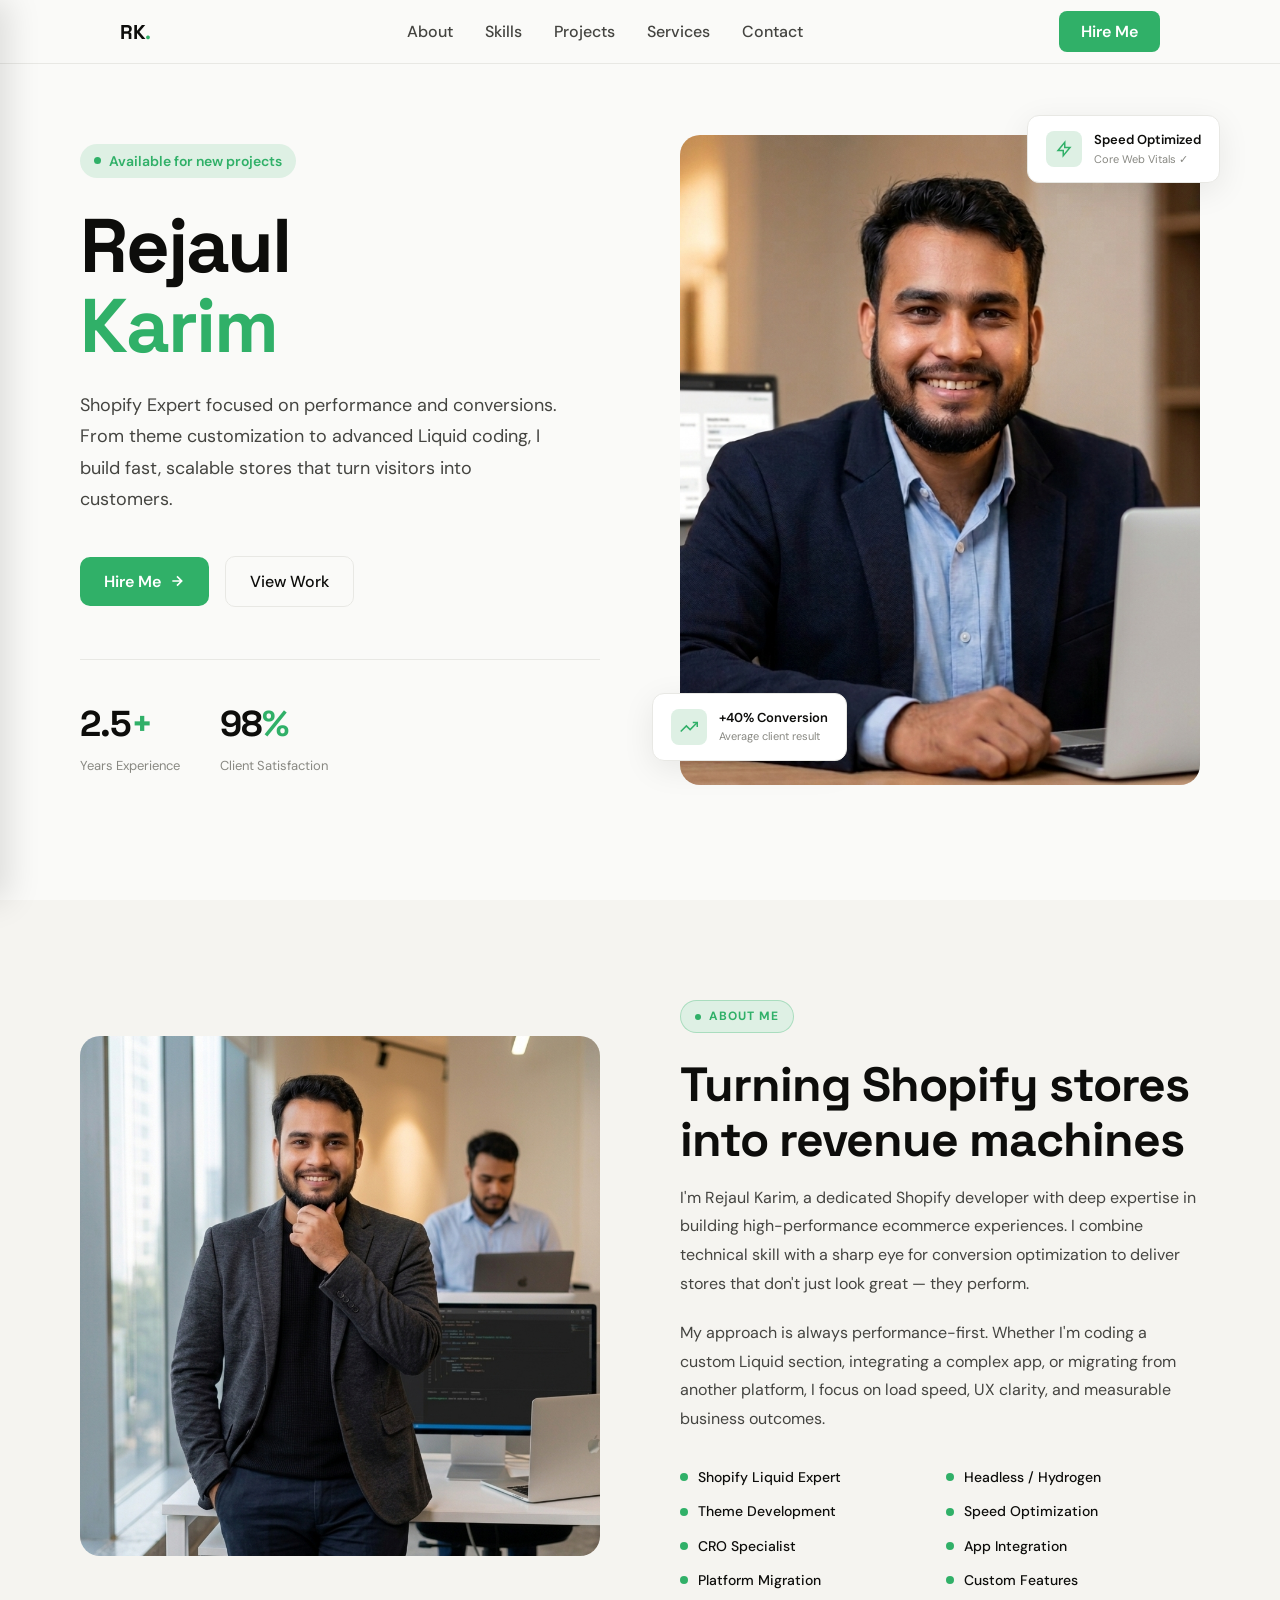
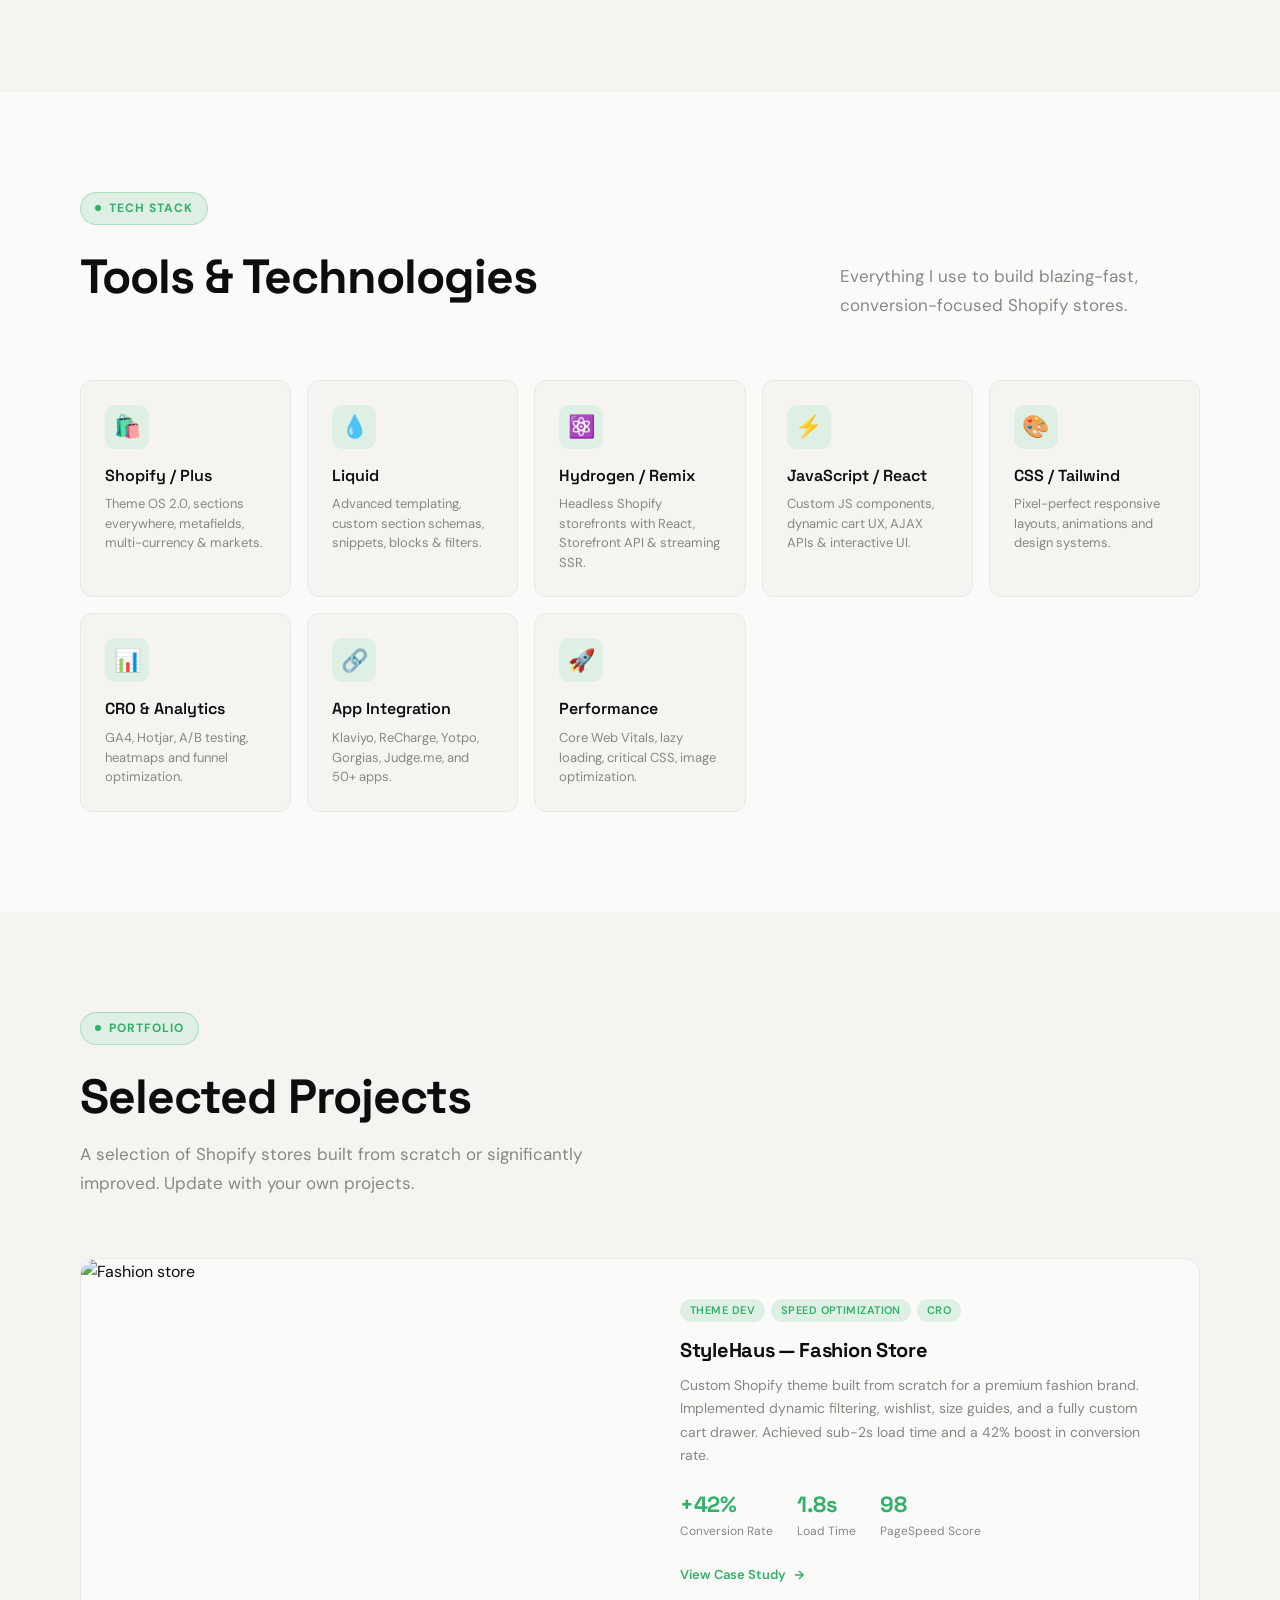
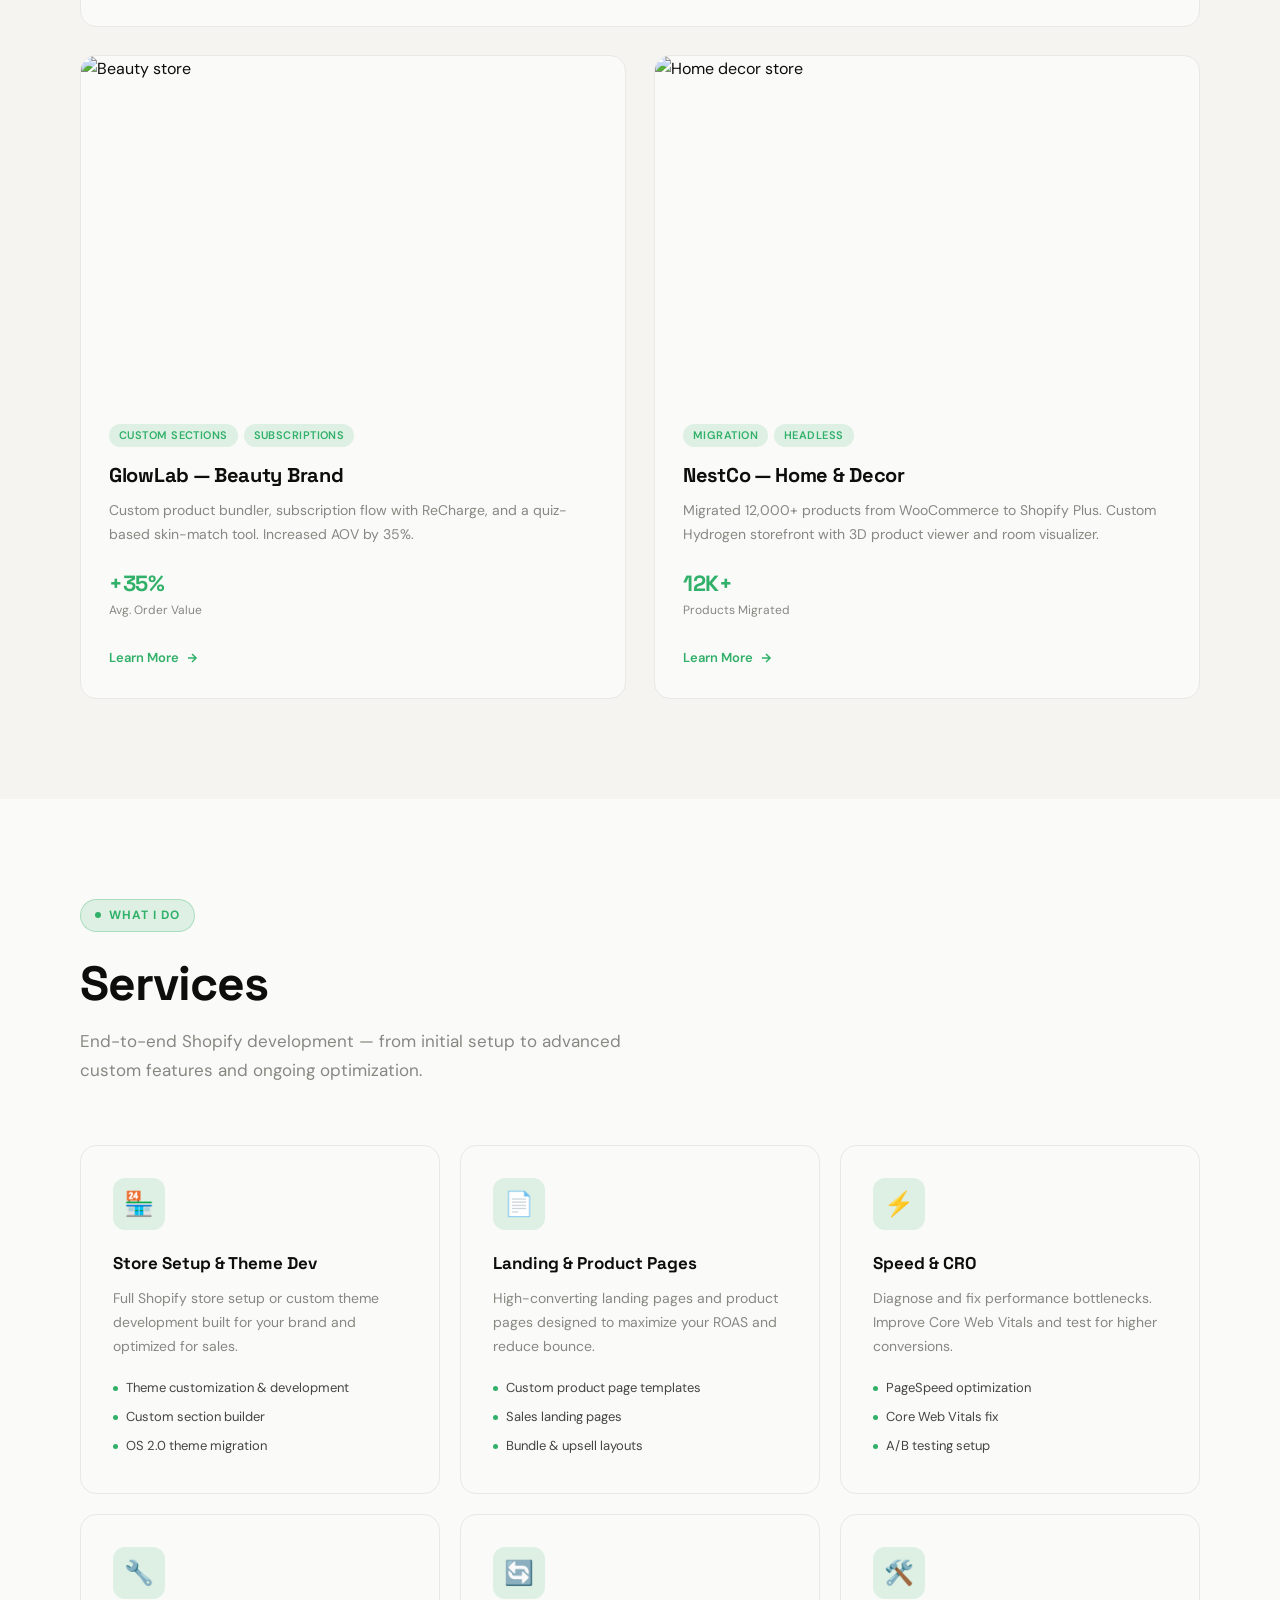
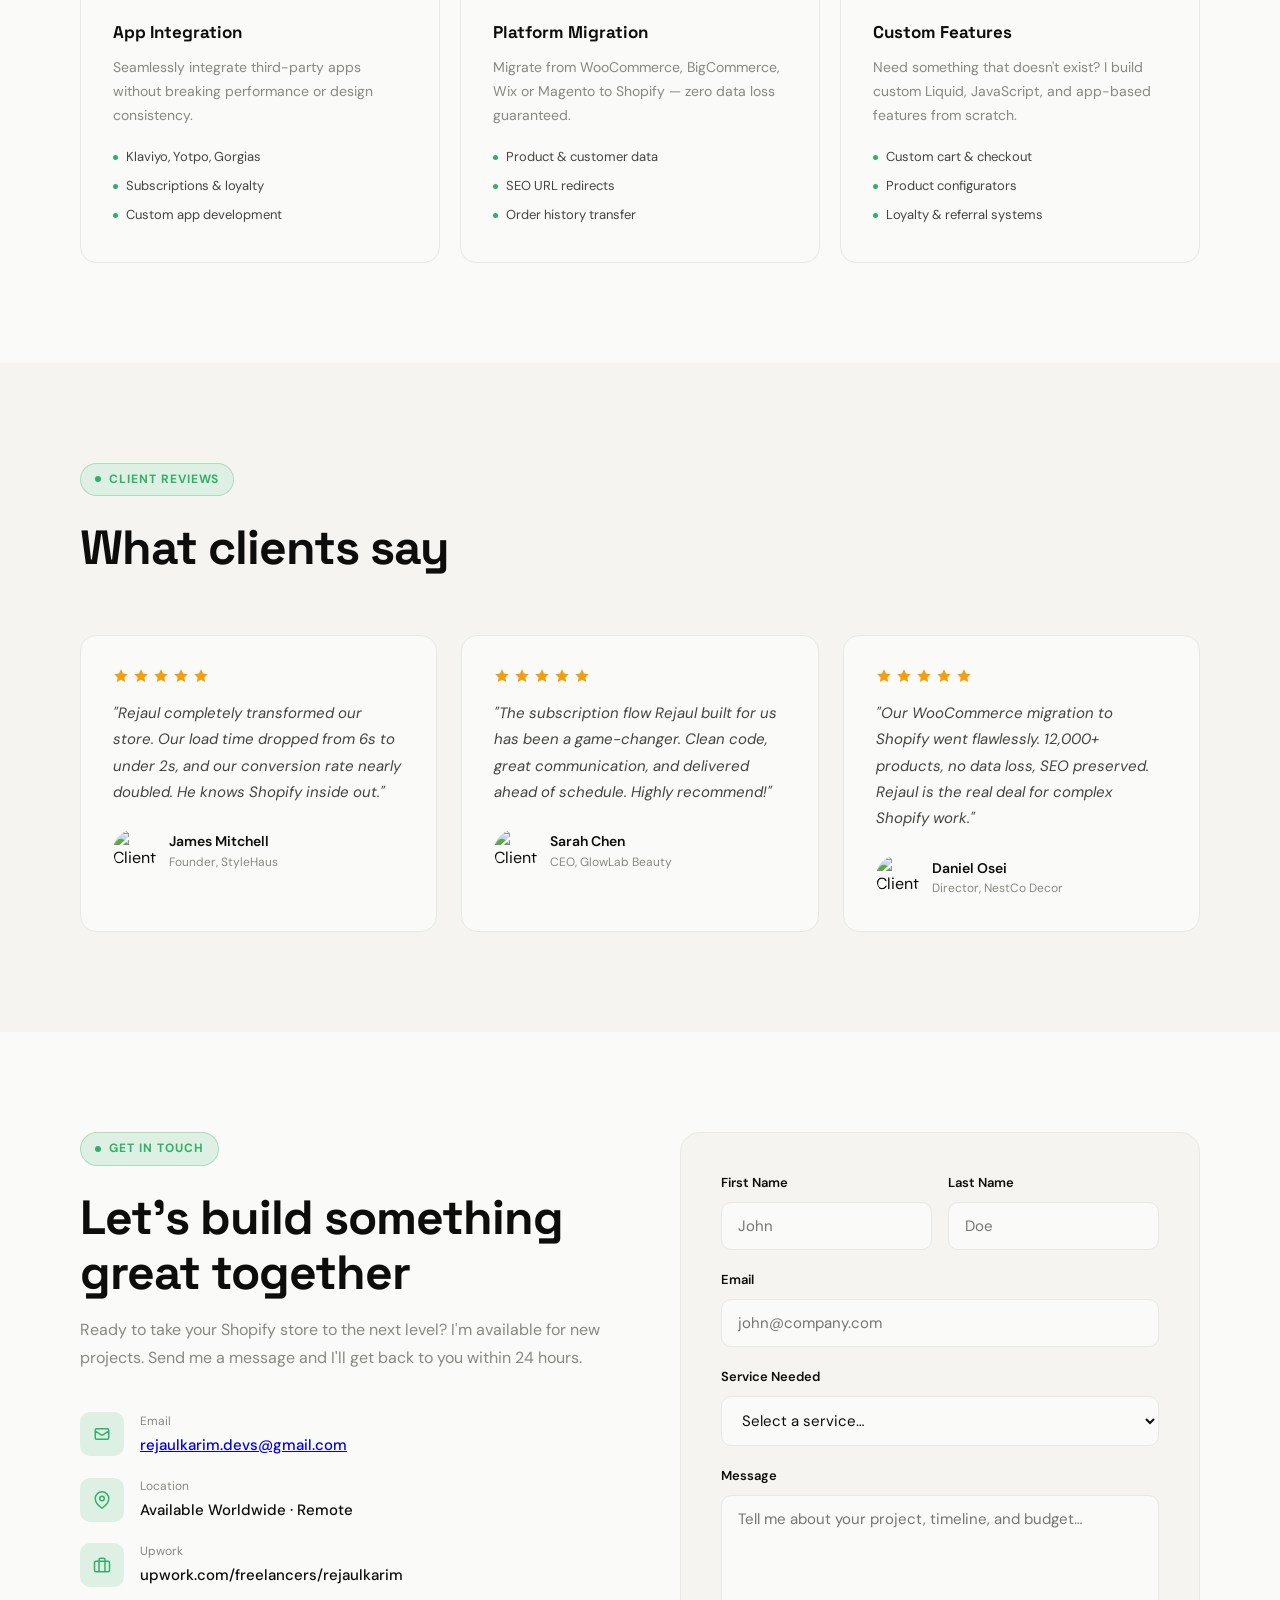
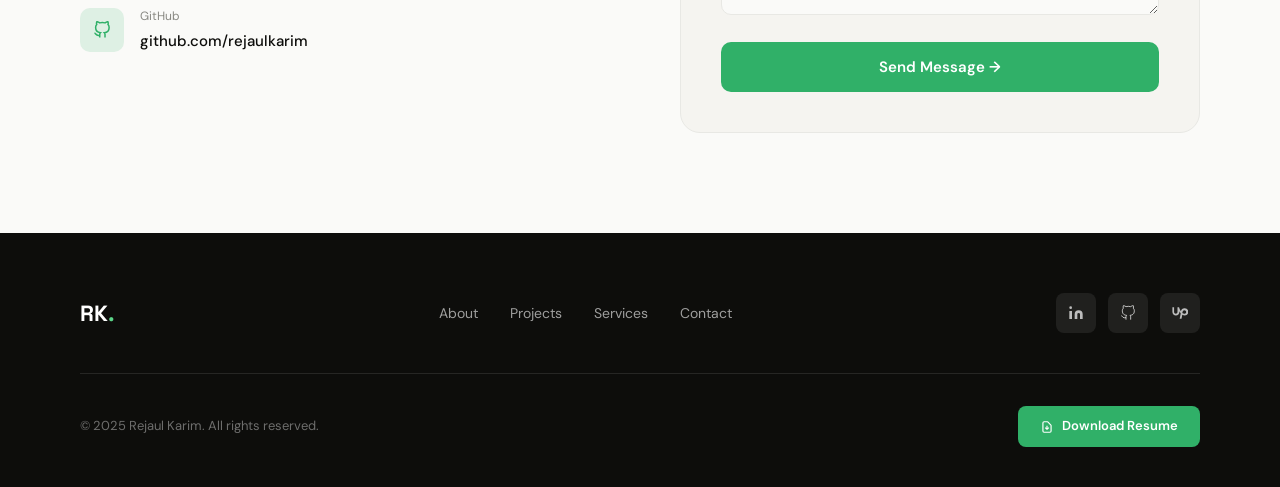
==== index.html @ ac7f1961 "Move Web3Forms key to JS, clean up hidden inputs" ====
<!doctype html>
<html lang="en">
  <head>
    <meta charset="UTF-8" />
    <meta name="viewport" content="width=device-width, initial-scale=1.0" />
    <title>Rejaul Karim — Shopify Developer</title>
    <link rel="preconnect" href="https://fonts.googleapis.com" />
    <link rel="preconnect" href="https://fonts.gstatic.com" crossorigin />
    <link
      href="https://fonts.googleapis.com/css2?family=Space+Grotesk:wght@300;400;500;600;700&family=DM+Sans:ital,wght@0,300;0,400;0,500;1,300&display=swap"
      rel="stylesheet"
    />

    <link rel="stylesheet" href="assets/css/style.css" />
  </head>
  <body>
    <!-- NAV -->
    <header>
      <nav>
        <div class="nav-inner">
          <a class="nav-logo" href="#hero">RK<span>.</span></a>
          <ul class="nav-links">
            <li><a href="#about">About</a></li>
            <li><a href="#skills">Skills</a></li>
            <li><a href="#projects">Projects</a></li>
            <li><a href="#services">Services</a></li>
            <li><a href="#contact">Contact</a></li>
          </ul>
          <div style="display: flex; align-items: center; gap: 12px">
            <a class="nav-cta desktop-only" href="#contact">Hire Me</a>
            <button class="nav-hamburger" id="menuBtn" aria-label="Open menu">
              <span></span><span></span><span></span>
            </button>
          </div>
        </div>
      </nav>
    </header>
    <main>
      <!-- MOBILE DRAWER -->
      <div class="drawer-overlay" id="drawerOverlay"></div>
      <div class="drawer" id="drawer">
        <div class="drawer-header">
          <a class="nav-logo" href="#hero">RK<span>.</span></a>
          <button class="drawer-close" id="drawerClose" aria-label="Close menu">
            <svg
              fill="none"
              viewBox="0 0 24 24"
              stroke="currentColor"
              stroke-width="2.5"
            >
              <path d="M18 6L6 18M6 6l12 12" />
            </svg>
          </button>
        </div>
        <ul class="drawer-nav">
          <li><a href="#about" class="drawer-link">About</a></li>
          <li><a href="#skills" class="drawer-link">Skills</a></li>
          <li><a href="#projects" class="drawer-link">Projects</a></li>
          <li><a href="#services" class="drawer-link">Services</a></li>
          <li><a href="#testimonials" class="drawer-link">Testimonials</a></li>
          <li><a href="#contact" class="drawer-link">Contact</a></li>
        </ul>
        <div class="drawer-footer">
          <a class="btn-primary drawer-link" href="#contact">Hire Me →</a>
        </div>
      </div>

      <!-- HERO -->
      <section id="hero">
        <div class="container">
          <div class="hero-grid">
            <div>
              <div class="hero-badge fade-up fade-up-1">
                <span class="hero-badge-dot"></span>
                Available for new projects
              </div>
              <h1 class="hero-name fade-up fade-up-2">
                Rejaul<br /><em>Karim</em>
              </h1>
              <p class="hero-desc fade-up fade-up-3">
                Shopify Expert focused on performance and conversions. From
                theme customization to advanced Liquid coding, I build fast,
                scalable stores that turn visitors into customers.
              </p>
              <div class="hero-actions fade-up fade-up-4">
                <a class="btn-primary" href="#contact"
                  >Hire Me
                  <svg
                    fill="none"
                    viewBox="0 0 24 24"
                    width="16"
                    height="16"
                    stroke="currentColor"
                    stroke-width="2.5"
                  >
                    <path d="M5 12h14M12 5l7 7-7 7" />
                  </svg>
                </a>
                <a class="btn-secondary" href="#projects">View Work</a>
              </div>
              <div class="hero-stats fade-up fade-up-4">
                <div>
                  <div class="stat-num">2.5<span>+</span></div>
                  <div class="stat-label">Years Experience</div>
                </div>

                <div>
                  <div class="stat-num">98<span>%</span></div>
                  <div class="stat-label">Client Satisfaction</div>
                </div>
              </div>
            </div>
            <div class="hero-image-wrap" style="position: relative">
              <div class="hero-img-card">
                <img
                  src="assets/images/profile.png"
                  alt="Shopify store development"
                />
              </div>
              <div class="hero-float-badge top">
                <div class="hfb-icon">
                  <svg
                    fill="none"
                    viewBox="0 0 24 24"
                    stroke="currentColor"
                    stroke-width="2"
                  >
                    <path d="M13 10V3L4 14h7v7l9-11h-7z" />
                  </svg>
                </div>
                <div>
                  <div class="hfb-text">Speed Optimized</div>
                  <div class="hfb-sub">Core Web Vitals ✓</div>
                </div>
              </div>
              <div class="hero-float-badge bottom">
                <div class="hfb-icon">
                  <svg
                    fill="none"
                    viewBox="0 0 24 24"
                    stroke="currentColor"
                    stroke-width="2"
                  >
                    <polyline points="23 6 13.5 15.5 8.5 10.5 1 18"></polyline>
                    <polyline points="17 6 23 6 23 12"></polyline>
                  </svg>
                </div>
                <div>
                  <div class="hfb-text">+40% Conversion</div>
                  <div class="hfb-sub">Average client result</div>
                </div>
              </div>
            </div>
          </div>
        </div>
      </section>

      <!-- ABOUT -->
      <section id="about">
        <div class="container">
          <div class="about-grid">
            <div class="about-img">
              <img src="assets/images/me.png" alt="Developer workspace" />
            </div>
            <div class="about-text">
              <div class="section-tag">About Me</div>
              <h2 class="section-title">
                Turning Shopify stores into revenue machines
              </h2>
              <p>
                I'm Rejaul Karim, a dedicated Shopify developer with deep
                expertise in building high-performance ecommerce experiences. I
                combine technical skill with a sharp eye for conversion
                optimization to deliver stores that don't just look great — they
                perform.
              </p>
              <p>
                My approach is always performance-first. Whether I'm coding a
                custom Liquid section, integrating a complex app, or migrating
                from another platform, I focus on load speed, UX clarity, and
                measurable business outcomes.
              </p>
              <div class="about-highlights">
                <div class="highlight-item">Shopify Liquid Expert</div>
                <div class="highlight-item">Headless / Hydrogen</div>
                <div class="highlight-item">Theme Development</div>
                <div class="highlight-item">Speed Optimization</div>
                <div class="highlight-item">CRO Specialist</div>
                <div class="highlight-item">App Integration</div>
                <div class="highlight-item">Platform Migration</div>
                <div class="highlight-item">Custom Features</div>
              </div>
            </div>
          </div>
        </div>
      </section>

      <!-- SKILLS -->
      <section id="skills">
        <div class="container">
          <div class="skills-header">
            <div>
              <div class="section-tag">Tech Stack</div>
              <h2 class="section-title">Tools &amp; Technologies</h2>
            </div>
            <p class="section-sub" style="max-width: 360px">
              Everything I use to build blazing-fast, conversion-focused Shopify
              stores.
            </p>
          </div>
          <div class="skills-grid">
            <div class="skill-card">
              <div class="skill-icon">🛍️</div>
              <div class="skill-name">Shopify / Plus</div>
              <div class="skill-desc">
                Theme OS 2.0, sections everywhere, metafields, multi-currency
                &amp; markets.
              </div>
            </div>
            <div class="skill-card">
              <div class="skill-icon">💧</div>
              <div class="skill-name">Liquid</div>
              <div class="skill-desc">
                Advanced templating, custom section schemas, snippets, blocks
                &amp; filters.
              </div>
            </div>
            <div class="skill-card">
              <div class="skill-icon">⚛️</div>
              <div class="skill-name">Hydrogen / Remix</div>
              <div class="skill-desc">
                Headless Shopify storefronts with React, Storefront API &amp;
                streaming SSR.
              </div>
            </div>
            <div class="skill-card">
              <div class="skill-icon">⚡</div>
              <div class="skill-name">JavaScript / React</div>
              <div class="skill-desc">
                Custom JS components, dynamic cart UX, AJAX APIs &amp;
                interactive UI.
              </div>
            </div>
            <div class="skill-card">
              <div class="skill-icon">🎨</div>
              <div class="skill-name">CSS / Tailwind</div>
              <div class="skill-desc">
                Pixel-perfect responsive layouts, animations and design systems.
              </div>
            </div>
            <div class="skill-card">
              <div class="skill-icon">📊</div>
              <div class="skill-name">CRO &amp; Analytics</div>
              <div class="skill-desc">
                GA4, Hotjar, A/B testing, heatmaps and funnel optimization.
              </div>
            </div>
            <div class="skill-card">
              <div class="skill-icon">🔗</div>
              <div class="skill-name">App Integration</div>
              <div class="skill-desc">
                Klaviyo, ReCharge, Yotpo, Gorgias, Judge.me, and 50+ apps.
              </div>
            </div>
            <div class="skill-card">
              <div class="skill-icon">🚀</div>
              <div class="skill-name">Performance</div>
              <div class="skill-desc">
                Core Web Vitals, lazy loading, critical CSS, image optimization.
              </div>
            </div>
          </div>
        </div>
      </section>

      <!-- PROJECTS -->
      <section id="projects">
        <div class="container">
          <div class="projects-header">
            <div class="section-tag">Portfolio</div>
            <h2 class="section-title">Selected Projects</h2>
            <p class="section-sub">
              A selection of Shopify stores built from scratch or significantly
              improved. Update with your own projects.
            </p>
          </div>
          <div class="projects-grid">
            <div class="project-card featured">
              <div class="project-img">
                <img
                  src="https://images.unsplash.com/photo-1441986300917-64674bd600d8?w=800&q=80&fit=crop"
                  alt="Fashion store"
                />
              </div>
              <div class="project-body">
                <div class="project-tags">
                  <span class="p-tag">Theme Dev</span
                  ><span class="p-tag">Speed Optimization</span
                  ><span class="p-tag">CRO</span>
                </div>
                <div class="project-title">StyleHaus — Fashion Store</div>
                <div class="project-desc">
                  Custom Shopify theme built from scratch for a premium fashion
                  brand. Implemented dynamic filtering, wishlist, size guides,
                  and a fully custom cart drawer. Achieved sub-2s load time and
                  a 42% boost in conversion rate.
                </div>
                <div class="project-metrics">
                  <div class="metric">
                    <div class="metric-val">+42%</div>
                    <div class="metric-label">Conversion Rate</div>
                  </div>
                  <div class="metric">
                    <div class="metric-val">1.8s</div>
                    <div class="metric-label">Load Time</div>
                  </div>
                  <div class="metric">
                    <div class="metric-val">98</div>
                    <div class="metric-label">PageSpeed Score</div>
                  </div>
                </div>
                <a class="project-link" href="#contact"
                  >View Case Study
                  <svg
                    fill="none"
                    viewBox="0 0 24 24"
                    stroke="currentColor"
                    stroke-width="2.5"
                  >
                    <path d="M5 12h14M12 5l7 7-7 7" />
                  </svg>
                </a>
              </div>
            </div>
            <div class="project-card">
              <div class="project-img">
                <img
                  src="https://images.unsplash.com/photo-1522335789203-aabd1fc54bc9?w=700&q=80&fit=crop"
                  alt="Beauty store"
                />
              </div>
              <div class="project-body">
                <div class="project-tags">
                  <span class="p-tag">Custom Sections</span
                  ><span class="p-tag">Subscriptions</span>
                </div>
                <div class="project-title">GlowLab — Beauty Brand</div>
                <div class="project-desc">
                  Custom product bundler, subscription flow with ReCharge, and a
                  quiz-based skin-match tool. Increased AOV by 35%.
                </div>
                <div class="project-metrics">
                  <div class="metric">
                    <div class="metric-val">+35%</div>
                    <div class="metric-label">Avg. Order Value</div>
                  </div>
                </div>
                <a class="project-link" href="#contact"
                  >Learn More
                  <svg
                    fill="none"
                    viewBox="0 0 24 24"
                    stroke="currentColor"
                    stroke-width="2.5"
                  >
                    <path d="M5 12h14M12 5l7 7-7 7" />
                  </svg>
                </a>
              </div>
            </div>
            <div class="project-card">
              <div class="project-img">
                <img
                  src="https://images.unsplash.com/photo-1555041469-a586c61ea9bc?w=700&q=80&fit=crop"
                  alt="Home decor store"
                />
              </div>
              <div class="project-body">
                <div class="project-tags">
                  <span class="p-tag">Migration</span
                  ><span class="p-tag">Headless</span>
                </div>
                <div class="project-title">NestCo — Home &amp; Decor</div>
                <div class="project-desc">
                  Migrated 12,000+ products from WooCommerce to Shopify Plus.
                  Custom Hydrogen storefront with 3D product viewer and room
                  visualizer.
                </div>
                <div class="project-metrics">
                  <div class="metric">
                    <div class="metric-val">12K+</div>
                    <div class="metric-label">Products Migrated</div>
                  </div>
                </div>
                <a class="project-link" href="#contact"
                  >Learn More
                  <svg
                    fill="none"
                    viewBox="0 0 24 24"
                    stroke="currentColor"
                    stroke-width="2.5"
                  >
                    <path d="M5 12h14M12 5l7 7-7 7" />
                  </svg>
                </a>
              </div>
            </div>
          </div>
        </div>
      </section>

      <!-- SERVICES -->
      <section id="services">
        <div class="container">
          <div class="services-header">
            <div class="section-tag">What I Do</div>
            <h2 class="section-title">Services</h2>
            <p class="section-sub">
              End-to-end Shopify development — from initial setup to advanced
              custom features and ongoing optimization.
            </p>
          </div>
          <div class="services-grid">
            <div class="service-card">
              <div class="service-icon">🏪</div>
              <div class="service-name">Store Setup &amp; Theme Dev</div>
              <div class="service-desc">
                Full Shopify store setup or custom theme development built for
                your brand and optimized for sales.
              </div>
              <ul class="service-list">
                <li>Theme customization &amp; development</li>
                <li>Custom section builder</li>
                <li>OS 2.0 theme migration</li>
              </ul>
            </div>
            <div class="service-card">
              <div class="service-icon">📄</div>
              <div class="service-name">Landing &amp; Product Pages</div>
              <div class="service-desc">
                High-converting landing pages and product pages designed to
                maximize your ROAS and reduce bounce.
              </div>
              <ul class="service-list">
                <li>Custom product page templates</li>
                <li>Sales landing pages</li>
                <li>Bundle &amp; upsell layouts</li>
              </ul>
            </div>
            <div class="service-card">
              <div class="service-icon">⚡</div>
              <div class="service-name">Speed &amp; CRO</div>
              <div class="service-desc">
                Diagnose and fix performance bottlenecks. Improve Core Web
                Vitals and test for higher conversions.
              </div>
              <ul class="service-list">
                <li>PageSpeed optimization</li>
                <li>Core Web Vitals fix</li>
                <li>A/B testing setup</li>
              </ul>
            </div>
            <div class="service-card">
              <div class="service-icon">🔧</div>
              <div class="service-name">App Integration</div>
              <div class="service-desc">
                Seamlessly integrate third-party apps without breaking
                performance or design consistency.
              </div>
              <ul class="service-list">
                <li>Klaviyo, Yotpo, Gorgias</li>
                <li>Subscriptions &amp; loyalty</li>
                <li>Custom app development</li>
              </ul>
            </div>
            <div class="service-card">
              <div class="service-icon">🔄</div>
              <div class="service-name">Platform Migration</div>
              <div class="service-desc">
                Migrate from WooCommerce, BigCommerce, Wix or Magento to Shopify
                — zero data loss guaranteed.
              </div>
              <ul class="service-list">
                <li>Product &amp; customer data</li>
                <li>SEO URL redirects</li>
                <li>Order history transfer</li>
              </ul>
            </div>
            <div class="service-card">
              <div class="service-icon">🛠️</div>
              <div class="service-name">Custom Features</div>
              <div class="service-desc">
                Need something that doesn't exist? I build custom Liquid,
                JavaScript, and app-based features from scratch.
              </div>
              <ul class="service-list">
                <li>Custom cart &amp; checkout</li>
                <li>Product configurators</li>
                <li>Loyalty &amp; referral systems</li>
              </ul>
            </div>
          </div>
        </div>
      </section>

      <!-- TESTIMONIALS -->
      <section id="testimonials">
        <div class="container">
          <div class="testimonials-header">
            <div class="section-tag">Client Reviews</div>
            <h2 class="section-title">What clients say</h2>
          </div>
          <div class="testimonials-grid">
            <div class="testi-card">
              <div class="testi-stars">
                <svg viewBox="0 0 24 24">
                  <path
                    d="M12 2l3.09 6.26L22 9.27l-5 4.87 1.18 6.88L12 17.77l-6.18 3.25L7 14.14 2 9.27l6.91-1.01L12 2z"
                  />
                </svg>
                <svg viewBox="0 0 24 24">
                  <path
                    d="M12 2l3.09 6.26L22 9.27l-5 4.87 1.18 6.88L12 17.77l-6.18 3.25L7 14.14 2 9.27l6.91-1.01L12 2z"
                  />
                </svg>
                <svg viewBox="0 0 24 24">
                  <path
                    d="M12 2l3.09 6.26L22 9.27l-5 4.87 1.18 6.88L12 17.77l-6.18 3.25L7 14.14 2 9.27l6.91-1.01L12 2z"
                  />
                </svg>
                <svg viewBox="0 0 24 24">
                  <path
                    d="M12 2l3.09 6.26L22 9.27l-5 4.87 1.18 6.88L12 17.77l-6.18 3.25L7 14.14 2 9.27l6.91-1.01L12 2z"
                  />
                </svg>
                <svg viewBox="0 0 24 24">
                  <path
                    d="M12 2l3.09 6.26L22 9.27l-5 4.87 1.18 6.88L12 17.77l-6.18 3.25L7 14.14 2 9.27l6.91-1.01L12 2z"
                  />
                </svg>
              </div>
              <p class="testi-text">
                "Rejaul completely transformed our store. Our load time dropped
                from 6s to under 2s, and our conversion rate nearly doubled. He
                knows Shopify inside out."
              </p>
              <div class="testi-author">
                <div class="testi-avatar">
                  <img
                    src="https://images.unsplash.com/photo-1472099645785-5658abf4ff4e?w=100&q=80&fit=crop&crop=face"
                    alt="Client"
                  />
                </div>
                <div>
                  <div class="testi-name">James Mitchell</div>
                  <div class="testi-role">Founder, StyleHaus</div>
                </div>
              </div>
            </div>
            <div class="testi-card">
              <div class="testi-stars">
                <svg viewBox="0 0 24 24">
                  <path
                    d="M12 2l3.09 6.26L22 9.27l-5 4.87 1.18 6.88L12 17.77l-6.18 3.25L7 14.14 2 9.27l6.91-1.01L12 2z"
                  />
                </svg>
                <svg viewBox="0 0 24 24">
                  <path
                    d="M12 2l3.09 6.26L22 9.27l-5 4.87 1.18 6.88L12 17.77l-6.18 3.25L7 14.14 2 9.27l6.91-1.01L12 2z"
                  />
                </svg>
                <svg viewBox="0 0 24 24">
                  <path
                    d="M12 2l3.09 6.26L22 9.27l-5 4.87 1.18 6.88L12 17.77l-6.18 3.25L7 14.14 2 9.27l6.91-1.01L12 2z"
                  />
                </svg>
                <svg viewBox="0 0 24 24">
                  <path
                    d="M12 2l3.09 6.26L22 9.27l-5 4.87 1.18 6.88L12 17.77l-6.18 3.25L7 14.14 2 9.27l6.91-1.01L12 2z"
                  />
                </svg>
                <svg viewBox="0 0 24 24">
                  <path
                    d="M12 2l3.09 6.26L22 9.27l-5 4.87 1.18 6.88L12 17.77l-6.18 3.25L7 14.14 2 9.27l6.91-1.01L12 2z"
                  />
                </svg>
              </div>
              <p class="testi-text">
                "The subscription flow Rejaul built for us has been a
                game-changer. Clean code, great communication, and delivered
                ahead of schedule. Highly recommend!"
              </p>
              <div class="testi-author">
                <div class="testi-avatar">
                  <img
                    src="https://images.unsplash.com/photo-1438761681033-6461ffad8d80?w=100&q=80&fit=crop&crop=face"
                    alt="Client"
                  />
                </div>
                <div>
                  <div class="testi-name">Sarah Chen</div>
                  <div class="testi-role">CEO, GlowLab Beauty</div>
                </div>
              </div>
            </div>
            <div class="testi-card">
              <div class="testi-stars">
                <svg viewBox="0 0 24 24">
                  <path
                    d="M12 2l3.09 6.26L22 9.27l-5 4.87 1.18 6.88L12 17.77l-6.18 3.25L7 14.14 2 9.27l6.91-1.01L12 2z"
                  />
                </svg>
                <svg viewBox="0 0 24 24">
                  <path
                    d="M12 2l3.09 6.26L22 9.27l-5 4.87 1.18 6.88L12 17.77l-6.18 3.25L7 14.14 2 9.27l6.91-1.01L12 2z"
                  />
                </svg>
                <svg viewBox="0 0 24 24">
                  <path
                    d="M12 2l3.09 6.26L22 9.27l-5 4.87 1.18 6.88L12 17.77l-6.18 3.25L7 14.14 2 9.27l6.91-1.01L12 2z"
                  />
                </svg>
                <svg viewBox="0 0 24 24">
                  <path
                    d="M12 2l3.09 6.26L22 9.27l-5 4.87 1.18 6.88L12 17.77l-6.18 3.25L7 14.14 2 9.27l6.91-1.01L12 2z"
                  />
                </svg>
                <svg viewBox="0 0 24 24">
                  <path
                    d="M12 2l3.09 6.26L22 9.27l-5 4.87 1.18 6.88L12 17.77l-6.18 3.25L7 14.14 2 9.27l6.91-1.01L12 2z"
                  />
                </svg>
              </div>
              <p class="testi-text">
                "Our WooCommerce migration to Shopify went flawlessly. 12,000+
                products, no data loss, SEO preserved. Rejaul is the real deal
                for complex Shopify work."
              </p>
              <div class="testi-author">
                <div class="testi-avatar">
                  <img
                    src="https://images.unsplash.com/photo-1507003211169-0a1dd7228f2d?w=100&q=80&fit=crop&crop=face"
                    alt="Client"
                  />
                </div>
                <div>
                  <div class="testi-name">Daniel Osei</div>
                  <div class="testi-role">Director, NestCo Decor</div>
                </div>
              </div>
            </div>
          </div>
        </div>
      </section>

      <!-- CONTACT -->
      <section id="contact">
        <div class="container">
          <div class="contact-grid">
            <div class="contact-info">
              <div class="section-tag">Get In Touch</div>
              <h2 class="section-title">
                Let's build something great together
              </h2>
              <p>
                Ready to take your Shopify store to the next level? I'm
                available for new projects. Send me a message and I'll get back
                to you within 24 hours.
              </p>
              <div class="contact-items">
                <div class="contact-item">
                  <div class="ci-icon">
                    <svg
                      fill="none"
                      viewBox="0 0 24 24"
                      stroke="currentColor"
                      stroke-width="2"
                    >
                      <path
                        d="M3 8l7.89 5.26a2 2 0 002.22 0L21 8M5 19h14a2 2 0 002-2V7a2 2 0 00-2-2H5a2 2 0 00-2 2v10a2 2 0 002 2z"
                      />
                    </svg>
                  </div>
                  <div>
                    <div class="ci-label">Email</div>
                    <div class="ci-value">
                      <a href="mail-to:rejaulkarim.devs@gmail.com"
                        >rejaulkarim.devs@gmail.com</a
                      >
                    </div>
                  </div>
                </div>
                <div class="contact-item">
                  <div class="ci-icon">
                    <svg
                      fill="none"
                      viewBox="0 0 24 24"
                      stroke="currentColor"
                      stroke-width="2"
                    >
                      <path d="M21 10c0 7-9 13-9 13s-9-6-9-13a9 9 0 0118 0z" />
                      <circle cx="12" cy="10" r="3" />
                    </svg>
                  </div>
                  <div>
                    <div class="ci-label">Location</div>
                    <div class="ci-value">Available Worldwide · Remote</div>
                  </div>
                </div>
                <div class="contact-item">
                  <div class="ci-icon">
                    <svg
                      fill="none"
                      viewBox="0 0 24 24"
                      stroke="currentColor"
                      stroke-width="2"
                    >
                      <rect x="2" y="7" width="20" height="14" rx="2" />
                      <path d="M16 21V5a2 2 0 00-2-2h-4a2 2 0 00-2 2v16" />
                    </svg>
                  </div>
                  <div>
                    <div class="ci-label">Upwork</div>
                    <div class="ci-value">
                      upwork.com/freelancers/rejaulkarim
                    </div>
                  </div>
                </div>
                <div class="contact-item">
                  <div class="ci-icon">
                    <svg
                      fill="none"
                      viewBox="0 0 24 24"
                      stroke="currentColor"
                      stroke-width="2"
                    >
                      <path
                        d="M9 19c-5 1.5-5-2.5-7-3m14 6v-3.87a3.37 3.37 0 00-.94-2.61c3.14-.35 6.44-1.54 6.44-7A5.44 5.44 0 0020 4.77 5.07 5.07 0 0019.91 1S18.73.65 16 2.48a13.38 13.38 0 00-7 0C6.27.65 5.09 1 5.09 1A5.07 5.07 0 005 4.77a5.44 5.44 0 00-1.5 3.78c0 5.42 3.3 6.61 6.44 7A3.37 3.37 0 009 18.13V22"
                      />
                    </svg>
                  </div>
                  <div>
                    <div class="ci-label">GitHub</div>
                    <div class="ci-value">github.com/rejaulkarim</div>
                  </div>
                </div>
              </div>
            </div>
            <div>
              <form class="contact-form" id="contactForm">
                <input type="checkbox" name="botcheck" style="display:none" />

                <div class="form-row">
                  <div class="form-group">
                    <label class="form-label">First Name</label>
                    <input class="form-input" type="text" name="first_name" placeholder="John" required />
                  </div>
                  <div class="form-group">
                    <label class="form-label">Last Name</label>
                    <input class="form-input" type="text" name="last_name" placeholder="Doe" required />
                  </div>
                </div>
                <div class="form-group">
                  <label class="form-label">Email</label>
                  <input class="form-input" type="email" name="email" placeholder="john@company.com" required />
                </div>
                <div class="form-group">
                  <label class="form-label">Service Needed</label>
                  <select class="form-select" name="service" required>
                    <option value="">Select a service…</option>
                    <option>Store Setup &amp; Theme Development</option>
                    <option>Custom Sections / Features</option>
                    <option>Landing / Product Page</option>
                    <option>Speed Optimization</option>
                    <option>App Integration</option>
                    <option>Platform Migration</option>
                    <option>Ongoing Support</option>
                    <option>Other</option>
                  </select>
                </div>
                <div class="form-group">
                  <label class="form-label">Message</label>
                  <textarea class="form-textarea" name="message" placeholder="Tell me about your project, timeline, and budget…" required></textarea>
                </div>
                <button class="form-submit" type="submit" id="formSubmitBtn">
                  Send Message →
                </button>
                <div id="formStatus" class="form-status"></div>
              </form>
            </div>
          </div>
        </div>
      </section>
    </main>
    <!-- FOOTER -->
    <footer>
      <div class="footer-inner">
        <div class="footer-top">
          <div class="footer-logo">RK<span>.</span></div>
          <ul class="footer-links">
            <li><a href="#about">About</a></li>
            <li><a href="#projects">Projects</a></li>
            <li><a href="#services">Services</a></li>
            <li><a href="#contact">Contact</a></li>
          </ul>
          <div class="footer-socials">
            <a class="social-btn" href="#" title="LinkedIn"
              ><svg fill="currentColor" viewBox="0 0 24 24">
                <path
                  d="M16 8a6 6 0 016 6v7h-4v-7a2 2 0 00-2-2 2 2 0 00-2 2v7h-4v-7a6 6 0 016-6zM2 9h4v12H2z"
                />
                <circle cx="4" cy="4" r="2" />
              </svg>
            </a>
            <a class="social-btn" href="#" title="GitHub"
              ><svg
                fill="none"
                viewBox="0 0 24 24"
                stroke="currentColor"
                stroke-width="1.5"
              >
                <path
                  d="M9 19c-5 1.5-5-2.5-7-3m14 6v-3.87a3.37 3.37 0 00-.94-2.61c3.14-.35 6.44-1.54 6.44-7A5.44 5.44 0 0020 4.77 5.07 5.07 0 0019.91 1S18.73.65 16 2.48a13.38 13.38 0 00-7 0C6.27.65 5.09 1 5.09 1A5.07 5.07 0 005 4.77a5.44 5.44 0 00-1.5 3.78c0 5.42 3.3 6.61 6.44 7A3.37 3.37 0 009 18.13V22"
                />
              </svg>
            </a>
            <a class="social-btn" href="#" title="Upwork"
              ><svg fill="currentColor" viewBox="0 0 24 24">
                <path
                  d="M18.561 13.158c-1.102 0-2.135-.467-3.074-1.227l.228-1.076.008-.042c.207-1.143.849-3.06 2.839-3.06 1.492 0 2.703 1.212 2.703 2.703-.001 1.489-1.212 2.702-2.704 2.702zm0-8.14c-2.539 0-4.51 1.649-5.31 4.366-1.22-1.834-2.148-4.036-2.687-5.892H8.227v7.104c-.002 1.405-1.141 2.543-2.547 2.543-1.405 0-2.543-1.138-2.543-2.543V3.492H.595v7.104c0 2.914 2.37 5.303 5.285 5.303 2.913 0 5.283-2.389 5.283-5.303v-1.19c.529 1.107 1.182 2.229 1.974 3.221l-1.673 7.873h2.797l1.213-5.71c1.063.679 2.285 1.109 3.686 1.109 3 0 5.439-2.452 5.439-5.45 0-3-2.439-5.439-5.439-5.439z"
                />
              </svg>
            </a>
          </div>
        </div>
        <div class="footer-bottom">
          <div class="footer-copy">
            © 2025 Rejaul Karim. All rights reserved.
          </div>
          <a class="resume-btn" href="#" download>
            <svg
              fill="none"
              viewBox="0 0 24 24"
              stroke="currentColor"
              stroke-width="2"
            >
              <path
                d="M12 10v6m0 0l-3-3m3 3l3-3m2 8H7a2 2 0 01-2-2V5a2 2 0 012-2h5.586a1 1 0 01.707.293l5.414 5.414a1 1 0 01.293.707V19a2 2 0 01-2 2z"
              />
            </svg>
            Download Resume
          </a>
        </div>
      </div>
    </footer>

    <script src="assets/js/main.js"></script>
  </body>
</html>
---- assets/css/style.css ----
*,
*::before,
*::after {
  box-sizing: border-box;
  margin: 0;
  padding: 0;
}

:root {
  --green: #30b068;
  --green-light: color-mix(in srgb, #30b068 14%, #fafaf8);
  --green-mid: color-mix(in srgb, #30b068 55%, #fafaf8);
  --ink: #0d0d0b;
  --ink-soft: #444440;
  --ink-muted: #888882;
  --bg: #fafaf8;
  --bg-warm: #f5f4f0;
  --border: #e8e8e4;
  --font-head: "Space Grotesk", sans-serif;
  --font-body: "DM Sans", sans-serif;
  --radius: 12px;
  --max: 1120px;
}

html {
  scroll-behavior: smooth;
}
body {
  font-family: var(--font-body);
  background: var(--bg);
  color: var(--ink);
  line-height: 1.6;
  -webkit-font-smoothing: antialiased;
}

/* NAV */
nav {
  position: fixed;
  top: 0;
  left: 0;
  right: 0;
  z-index: 100;
  background: rgba(250, 250, 248, 0.92);
  backdrop-filter: blur(12px);
  border-bottom: 1px solid var(--border);
  height: 64px;
}
.nav-inner {
  max-width: var(--max);
  margin: 0 auto;
  padding: 0 40px;
  height: 100%;
  display: flex;
  align-items: center;
  justify-content: space-between;
}
.nav-logo {
  font-family: var(--font-head);
  font-weight: 700;
  font-size: 20px;
  letter-spacing: -0.4px;
  color: var(--ink);
  text-decoration: none;
}
.nav-logo span {
  color: var(--green);
}
.nav-links {
  display: flex;
  gap: 32px;
  list-style: none;
}
.nav-links a {
  font-size: 16px;
  font-weight: 500;
  color: var(--ink-soft);
  text-decoration: none;
  transition: color 0.2s;
}
.nav-links a:hover {
  color: var(--ink);
}
.nav-links a.active {
  color: var(--green);
  position: relative;
}
.nav-links a.active::after {
  content: "";
  position: absolute;
  left: 0;
  bottom: -4px;
  width: 100%;
  height: 2px;
  background: var(--green);
  border-radius: 2px;
}
.nav-cta {
  background: var(--green);
  color: #fff;
  padding: 8px 22px;
  border-radius: 8px;
  font-size: 16px;
  font-weight: 600;
  text-decoration: none;
  transition: opacity 0.2s;
}
.nav-cta:hover {
  opacity: 0.85;
}

/* HAMBURGER */
.nav-hamburger {
  display: none;
  flex-direction: column;
  justify-content: center;
  align-items: center;
  gap: 5px;
  width: 40px;
  height: 40px;
  background: none;
  border: none;
  cursor: pointer;
  padding: 4px;
}
.nav-hamburger span {
  display: block;
  width: 22px;
  height: 2px;
  background: var(--ink);
  border-radius: 2px;
  transition: all 0.3s;
}

/* MOBILE DRAWER */
.drawer-overlay {
  position: fixed;
  inset: 0;
  z-index: 200;
  background: rgba(0, 0, 0, 0.4);
  opacity: 0;
  pointer-events: none;
  transition: opacity 0.3s;
}
.drawer-overlay.open {
  opacity: 1;
  pointer-events: all;
}
.drawer {
  position: fixed;
  top: 0;
  left: 0;
  bottom: 0;
  z-index: 201;
  width: 280px;
  background: var(--bg);
  box-shadow: 8px 0 32px rgba(0, 0, 0, 0.12);
  transform: translateX(-100%);
  transition: transform 0.32s cubic-bezier(0.4, 0, 0.2, 1);
  display: flex;
  flex-direction: column;
}
.drawer.open {
  transform: translateX(0);
}
.drawer-header {
  display: flex;
  align-items: center;
  justify-content: space-between;
  padding: 0 24px;
  height: 64px;
  border-bottom: 1px solid var(--border);
  flex-shrink: 0;
}
.drawer-close {
  width: 36px;
  height: 36px;
  background: var(--bg-warm);
  border: none;
  border-radius: 8px;
  cursor: pointer;
  display: flex;
  align-items: center;
  justify-content: center;
  color: var(--ink);
}
.drawer-close svg {
  width: 16px;
  height: 16px;
}
.drawer-nav {
  list-style: none;
  padding: 16px 0;
  flex: 1;
}
.drawer-nav li a {
  display: block;
  padding: 14px 28px;
  font-size: 16px;
  font-weight: 500;
  color: var(--ink-soft);
  text-decoration: none;
  border-left: 3px solid transparent;
  transition: all 0.18s;
}
.drawer-nav li a:hover {
  color: var(--ink);
  border-left-color: var(--green);
  background: var(--green-light);
  padding-left: 32px;
}
.drawer-footer {
  padding: 24px;
  border-top: 1px solid var(--border);
  flex-shrink: 0;
}
.drawer-footer .btn-primary {
  width: 100%;
  justify-content: center;
  text-align: center;
}

/* SECTION BASE */
section {
  padding: 100px 40px;
}
.container {
  max-width: var(--max);
  margin: 0 auto;
}

.section-tag {
  display: inline-flex;
  align-items: center;
  gap: 8px;
  background: var(--green-light);
  border: 1.5px solid color-mix(in srgb, var(--green) 30%, transparent);
  color: var(--green);
  font-size: 12px;
  font-weight: 700;
  letter-spacing: 0.08em;
  text-transform: uppercase;
  padding: 6px 14px;
  border-radius: 100px;
  margin-bottom: 24px;
}
.section-tag::before {
  content: "";
  width: 6px;
  height: 6px;
  background: var(--green);
  border-radius: 50%;
  flex-shrink: 0;
}

h2.section-title {
  font-family: var(--font-head);
  font-size: clamp(32px, 4vw, 48px);
  font-weight: 700;
  letter-spacing: -1px;
  line-height: 1.15;
  color: var(--ink);
  margin-bottom: 16px;
}
.section-sub {
  font-size: 17px;
  color: var(--ink-muted);
  max-width: 560px;
  line-height: 1.7;
}

/* HERO */
#hero {
  min-height: 100vh;
  display: flex;
  align-items: center;
  padding-top: 120px;
  position: relative;
  overflow: hidden;
}
.hero-grid {
  display: grid;
  grid-template-columns: 1fr 1fr;
  gap: 80px;
  align-items: center;
}
.hero-badge {
  display: inline-flex;
  align-items: center;
  gap: 8px;
  background: var(--green-light);
  color: var(--green);
  font-size: 14px;
  font-weight: 600;
  padding: 6px 14px;
  border-radius: 100px;
  margin-bottom: 28px;
}
.hero-badge-dot {
  width: 7px;
  height: 7px;
  background: var(--green);
  border-radius: 50%;
  animation: pulse 2s infinite;
}
@keyframes pulse {
  0%,
  100% {
    opacity: 1;
    transform: scale(1);
  }
  50% {
    opacity: 0.5;
    transform: scale(0.8);
  }
}
.hero-name {
  font-family: var(--font-head);
  font-size: clamp(44px, 6vw, 76px);
  font-weight: 700;
  letter-spacing: -2px;
  line-height: 1.05;
  color: var(--ink);
  margin-bottom: 24px;
}
.hero-name em {
  font-style: normal;
  color: var(--green);
}
.hero-desc {
  font-size: 18px;
  color: var(--ink-soft);
  line-height: 1.75;
  max-width: 480px;
  margin-bottom: 40px;
}
.hero-actions {
  display: flex;
  gap: 16px;
  flex-wrap: wrap;
  align-items: center;
}
.btn-primary {
  background: var(--green);
  color: #fff;
  padding: 12px 24px;
  border-radius: 10px;
  font-size: 16px;
  font-weight: 600;
  text-decoration: none;
  transition: all 0.2s;
  display: inline-flex;
  align-items: center;
  gap: 8px;
}
.btn-primary:hover {
  opacity: 0.88;
  transform: translateY(-1px);
}
.btn-secondary {
  background: transparent;
  color: var(--ink);
  padding: 12px 24px;
  border-radius: 10px;
  font-size: 16px;
  font-weight: 500;
  text-decoration: none;
  border: 1.5px solid var(--border);
  transition: all 0.2s;
}
.btn-secondary:hover {
  border-color: var(--ink);
  background: var(--bg-warm);
}
.hero-stats {
  display: flex;
  gap: 40px;
  margin-top: 52px;
  padding-top: 36px;
  border-top: 1px solid var(--border);
}
.stat-num {
  font-family: var(--font-head);
  font-size: 36px;
  font-weight: 700;
  color: var(--ink);
  letter-spacing: -1px;
}
.stat-num span {
  color: var(--green);
}
.stat-label {
  font-size: 13px;
  color: var(--ink-muted);
  margin-top: 2px;
}
.hero-img-card {
  border-radius: 20px;
  overflow: hidden;
  aspect-ratio: 4/5;
  position: relative;
}
.hero-img-card img {
  width: 100%;
  height: 100%;
  object-fit: cover;
}
.hero-float-badge {
  position: absolute;
  background: #fff;
  border: 1px solid var(--border);
  border-radius: 12px;
  padding: 14px 18px;
  box-shadow: 0 8px 32px rgba(0, 0, 0, 0.08);
  display: flex;
  align-items: center;
  gap: 12px;
}
.hero-float-badge.top {
  top: -20px;
  right: -20px;
}
.hero-float-badge.bottom {
  bottom: 24px;
  left: -28px;
}
.hfb-icon {
  width: 36px;
  height: 36px;
  background: var(--green-light);
  border-radius: 8px;
  display: flex;
  align-items: center;
  justify-content: center;
}
.hfb-icon svg {
  width: 18px;
  height: 18px;
  color: var(--green);
}
.hfb-text {
  font-size: 13px;
  font-weight: 600;
  color: var(--ink);
}
.hfb-sub {
  font-size: 11px;
  color: var(--ink-muted);
}

/* ABOUT */
#about {
  background: var(--bg-warm);
}
.about-grid {
  display: grid;
  grid-template-columns: 1fr 1fr;
  gap: 80px;
  align-items: center;
}
.about-img {
  border-radius: 20px;
  overflow: hidden;
  aspect-ratio: 1;
}
.about-img img {
  width: 100%;
  height: 100%;
  object-fit: cover;
}
.about-text p {
  font-size: 16px;
  color: var(--ink-soft);
  line-height: 1.8;
  margin-bottom: 20px;
}
.about-highlights {
  display: grid;
  grid-template-columns: 1fr 1fr;
  gap: 12px;
  margin-top: 32px;
}
.highlight-item {
  display: flex;
  align-items: center;
  gap: 10px;
  font-size: 14px;
  font-weight: 500;
  color: var(--ink);
}
.highlight-item::before {
  content: "";
  width: 8px;
  height: 8px;
  background: var(--green);
  border-radius: 50%;
  flex-shrink: 0;
}

/* SKILLS */
.skills-header {
  display: flex;
  justify-content: space-between;
  align-items: flex-end;
  margin-bottom: 60px;
  flex-wrap: wrap;
  gap: 20px;
}
.skills-grid {
  display: grid;
  grid-template-columns: repeat(auto-fill, minmax(200px, 1fr));
  gap: 16px;
}
.skill-card {
  background: var(--bg-warm);
  border: 1px solid var(--border);
  border-radius: var(--radius);
  padding: 24px;
  transition: all 0.2s;
}
.skill-card:hover {
  border-color: var(--green-mid);
  transform: translateY(-2px);
  box-shadow: 0 8px 24px rgba(0, 0, 0, 0.06);
}
.skill-icon {
  width: 44px;
  height: 44px;
  background: var(--green-light);
  border-radius: 10px;
  display: flex;
  align-items: center;
  justify-content: center;
  margin-bottom: 14px;
  font-size: 22px;
}
.skill-name {
  font-family: var(--font-head);
  font-size: 16px;
  font-weight: 600;
  color: var(--ink);
  margin-bottom: 6px;
}
.skill-desc {
  font-size: 13px;
  color: var(--ink-muted);
  line-height: 1.5;
}

/* PROJECTS */
#projects {
  background: var(--bg-warm);
}
.projects-header {
  margin-bottom: 60px;
}
.projects-grid {
  display: grid;
  grid-template-columns: repeat(2, 1fr);
  gap: 28px;
}
.project-card {
  background: var(--bg);
  border: 1px solid var(--border);
  border-radius: 16px;
  overflow: hidden;
  transition: all 0.25s;
}
.project-card:hover {
  transform: translateY(-4px);
  box-shadow: 0 20px 48px rgba(0, 0, 0, 0.08);
  border-color: var(--green-mid);
}
.project-card.featured {
  grid-column: span 2;
  display: grid;
  grid-template-columns: 1fr 1fr;
}
.project-img {
  aspect-ratio: 16/10;
  overflow: hidden;
}
.project-card.featured .project-img {
  aspect-ratio: auto;
}
.project-img img {
  width: 100%;
  height: 100%;
  object-fit: cover;
  transition: transform 0.4s;
}
.project-card:hover .project-img img {
  transform: scale(1.04);
}
.project-body {
  padding: 28px;
}
.project-card.featured .project-body {
  display: flex;
  flex-direction: column;
  justify-content: center;
  padding: 40px;
}
.project-tags {
  display: flex;
  flex-wrap: wrap;
  gap: 6px;
  margin-bottom: 12px;
}
.p-tag {
  background: var(--green-light);
  color: var(--green);
  font-size: 11px;
  font-weight: 600;
  letter-spacing: 0.04em;
  padding: 3px 10px;
  border-radius: 100px;
  text-transform: uppercase;
}
.project-title {
  font-family: var(--font-head);
  font-size: 20px;
  font-weight: 700;
  color: var(--ink);
  margin-bottom: 8px;
  letter-spacing: -0.3px;
}
.project-desc {
  font-size: 14px;
  color: var(--ink-muted);
  line-height: 1.65;
  margin-bottom: 20px;
}
.project-metrics {
  display: flex;
  gap: 24px;
  flex-wrap: wrap;
  margin-bottom: 24px;
}
.metric-val {
  font-family: var(--font-head);
  font-size: 22px;
  font-weight: 700;
  color: var(--green);
  letter-spacing: -0.5px;
}
.metric-label {
  font-size: 12px;
  color: var(--ink-muted);
}
.project-link {
  display: inline-flex;
  align-items: center;
  gap: 6px;
  font-size: 13px;
  font-weight: 600;
  color: var(--green);
  text-decoration: none;
  transition: gap 0.2s;
}
.project-link:hover {
  gap: 10px;
}
.project-link svg {
  width: 14px;
  height: 14px;
}

/* SERVICES */
.services-header {
  margin-bottom: 60px;
}
.services-grid {
  display: grid;
  grid-template-columns: repeat(3, 1fr);
  gap: 20px;
}
.service-card {
  border: 1.5px solid var(--border);
  border-radius: 16px;
  padding: 32px;
  transition: all 0.22s;
  position: relative;
  overflow: hidden;
}
.service-card::before {
  content: "";
  position: absolute;
  top: 0;
  left: 0;
  right: 0;
  height: 3px;
  background: var(--green);
  transform: scaleX(0);
  transition: transform 0.3s;
  transform-origin: left;
}
.service-card:hover::before {
  transform: scaleX(1);
}
.service-card:hover {
  border-color: var(--green-mid);
  transform: translateY(-3px);
  box-shadow: 0 12px 36px rgba(0, 0, 0, 0.07);
}
.service-icon {
  width: 52px;
  height: 52px;
  background: var(--green-light);
  border-radius: 12px;
  display: flex;
  align-items: center;
  justify-content: center;
  font-size: 24px;
  margin-bottom: 20px;
}
.service-name {
  font-family: var(--font-head);
  font-size: 17px;
  font-weight: 700;
  color: var(--ink);
  margin-bottom: 10px;
}
.service-desc {
  font-size: 14px;
  color: var(--ink-muted);
  line-height: 1.7;
}
.service-list {
  margin-top: 16px;
  list-style: none;
}
.service-list li {
  font-size: 13px;
  color: var(--ink-soft);
  padding: 4px 0;
  display: flex;
  align-items: center;
  gap: 8px;
}
.service-list li::before {
  content: "";
  width: 5px;
  height: 5px;
  background: var(--green);
  border-radius: 50%;
}

/* TESTIMONIALS */
#testimonials {
  background: var(--bg-warm);
}
.testimonials-header {
  margin-bottom: 60px;
}
.testimonials-grid {
  display: grid;
  grid-template-columns: repeat(3, 1fr);
  gap: 24px;
}
.testi-card {
  background: var(--bg);
  border: 1px solid var(--border);
  border-radius: 16px;
  padding: 32px;
}
.testi-stars {
  display: flex;
  gap: 4px;
  margin-bottom: 16px;
}
.testi-stars svg {
  width: 16px;
  height: 16px;
  fill: #f59e0b;
  color: #f59e0b;
}
.testi-text {
  font-size: 15px;
  color: var(--ink-soft);
  line-height: 1.75;
  font-style: italic;
  margin-bottom: 24px;
}
.testi-author {
  display: flex;
  align-items: center;
  gap: 12px;
}
.testi-avatar {
  width: 44px;
  height: 44px;
  border-radius: 50%;
  overflow: hidden;
  flex-shrink: 0;
}
.testi-avatar img {
  width: 100%;
  height: 100%;
  object-fit: cover;
}
.testi-name {
  font-size: 14px;
  font-weight: 600;
  color: var(--ink);
}
.testi-role {
  font-size: 12px;
  color: var(--ink-muted);
}

/* CONTACT */
.contact-grid {
  display: grid;
  grid-template-columns: 1fr 1fr;
  gap: 80px;
  align-items: start;
}
.contact-info p {
  font-size: 16px;
  color: var(--ink-muted);
  line-height: 1.75;
  margin-bottom: 40px;
}
.contact-items {
  display: flex;
  flex-direction: column;
  gap: 20px;
}
.contact-item {
  display: flex;
  align-items: center;
  gap: 16px;
}
.ci-icon {
  width: 44px;
  height: 44px;
  background: var(--green-light);
  border-radius: 10px;
  display: flex;
  align-items: center;
  justify-content: center;
  flex-shrink: 0;
}
.ci-icon svg {
  width: 18px;
  height: 18px;
  color: var(--green);
}
.ci-label {
  font-size: 12px;
  color: var(--ink-muted);
  margin-bottom: 2px;
}
.ci-value {
  font-size: 15px;
  font-weight: 500;
  color: var(--ink);
}
.contact-form {
  background: var(--bg-warm);
  border: 1px solid var(--border);
  border-radius: 20px;
  padding: 40px;
}
.form-group {
  margin-bottom: 20px;
}
.form-label {
  display: block;
  font-size: 13px;
  font-weight: 600;
  color: var(--ink);
  margin-bottom: 8px;
}
.form-input,
.form-textarea,
.form-select {
  width: 100%;
  background: var(--bg);
  border: 1.5px solid var(--border);
  border-radius: 10px;
  padding: 13px 16px;
  font-family: var(--font-body);
  font-size: 15px;
  color: var(--ink);
  outline: none;
  transition: border-color 0.2s;
}
.form-input:focus,
.form-textarea:focus,
.form-select:focus {
  border-color: var(--green);
}
.form-textarea {
  resize: vertical;
  min-height: 120px;
}
.form-row {
  display: grid;
  grid-template-columns: 1fr 1fr;
  gap: 16px;
}
.form-submit {
  width: 100%;
  background: var(--green);
  color: #fff;
  padding: 15px;
  border-radius: 10px;
  font-family: var(--font-body);
  font-size: 15px;
  font-weight: 600;
  border: none;
  cursor: pointer;
  transition: opacity 0.2s;
}
.form-submit:hover {
  opacity: 0.88;
}
.form-submit:disabled {
  opacity: 0.6;
  cursor: not-allowed;
}
.form-status {
  display: none;
  margin-top: 14px;
  padding: 12px 16px;
  border-radius: 8px;
  font-size: 14px;
  font-weight: 500;
}
.form-status.success {
  display: block;
  background: #d1fae5;
  color: #065f46;
}
.form-status.error {
  display: block;
  background: #fee2e2;
  color: #991b1b;
}

/* FOOTER */
footer {
  background: var(--ink);
  color: #fff;
  padding: 60px 40px 40px;
}
.footer-inner {
  max-width: var(--max);
  margin: 0 auto;
}
.footer-top {
  display: flex;
  justify-content: space-between;
  align-items: center;
  padding-bottom: 40px;
  border-bottom: 1px solid rgba(255, 255, 255, 0.1);
  flex-wrap: wrap;
  gap: 24px;
}
.footer-logo {
  font-family: var(--font-head);
  font-size: 22px;
  font-weight: 700;
  color: #fff;
}
.footer-logo span {
  color: #5cd68a;
}
.footer-links {
  display: flex;
  gap: 32px;
  list-style: none;
}
.footer-links a {
  font-size: 14px;
  color: rgba(255, 255, 255, 0.6);
  text-decoration: none;
  transition: color 0.2s;
}
.footer-links a:hover {
  color: #fff;
}
.footer-socials {
  display: flex;
  gap: 12px;
}
.social-btn {
  width: 40px;
  height: 40px;
  background: rgba(255, 255, 255, 0.08);
  border-radius: 8px;
  display: flex;
  align-items: center;
  justify-content: center;
  text-decoration: none;
  color: rgba(255, 255, 255, 0.7);
  transition: all 0.2s;
}
.social-btn:hover {
  background: rgba(255, 255, 255, 0.15);
  color: #fff;
}
.social-btn svg {
  width: 16px;
  height: 16px;
}
.footer-bottom {
  padding-top: 32px;
  display: flex;
  justify-content: space-between;
  align-items: center;
  flex-wrap: wrap;
  gap: 16px;
}
.footer-copy {
  font-size: 13px;
  color: rgba(255, 255, 255, 0.4);
}
.resume-btn {
  display: inline-flex;
  align-items: center;
  gap: 8px;
  background: var(--green);
  color: #fff;
  padding: 10px 22px;
  border-radius: 8px;
  font-size: 13px;
  font-weight: 600;
  text-decoration: none;
  transition: opacity 0.2s;
}
.resume-btn:hover {
  opacity: 0.85;
}
.resume-btn svg {
  width: 14px;
  height: 14px;
}

/* TWEAKS PANEL */
#tweaks-root {
  position: fixed;
  bottom: 24px;
  right: 24px;
  z-index: 9999;
}

/* ANIMATIONS */
@keyframes fadeUp {
  from {
    opacity: 0;
    transform: translateY(24px);
  }
  to {
    opacity: 1;
    transform: translateY(0);
  }
}
.fade-up {
  animation: fadeUp 0.7s ease forwards;
}
.fade-up-1 {
  animation-delay: 0.1s;
  opacity: 0;
}
.fade-up-2 {
  animation-delay: 0.2s;
  opacity: 0;
}
.fade-up-3 {
  animation-delay: 0.3s;
  opacity: 0;
}
.fade-up-4 {
  animation-delay: 0.4s;
  opacity: 0;
}

/* RESPONSIVE */
@media (max-width: 900px) {
  .nav-inner {
    padding: 0 20px;
  }
  .nav-links {
    display: none;
  }
  .desktop-only {
    display: none !important;
  }
  .nav-hamburger {
    display: flex;
  }
  section {
    padding: 70px 20px;
  }
  .hero-grid,
  .about-grid,
  .contact-grid {
    grid-template-columns: 1fr;
    gap: 40px;
  }
  .hero-image-wrap {
    order: -1;
  }
  .hero-float-badge.top {
    top: 10px;
    right: 0;
  }
  .hero-float-badge.bottom {
    bottom: 10px;
    left: 0;
  }
  .projects-grid {
    grid-template-columns: 1fr;
  }
  .project-card.featured {
    grid-column: span 1;
    grid-template-columns: 1fr;
  }
  .services-grid {
    grid-template-columns: 1fr;
  }
  .testimonials-grid {
    grid-template-columns: 1fr;
  }
  .footer-top {
    flex-direction: column;
    align-items: flex-start;
  }
  .skills-grid {
    grid-template-columns: repeat(2, 1fr);
  }
}
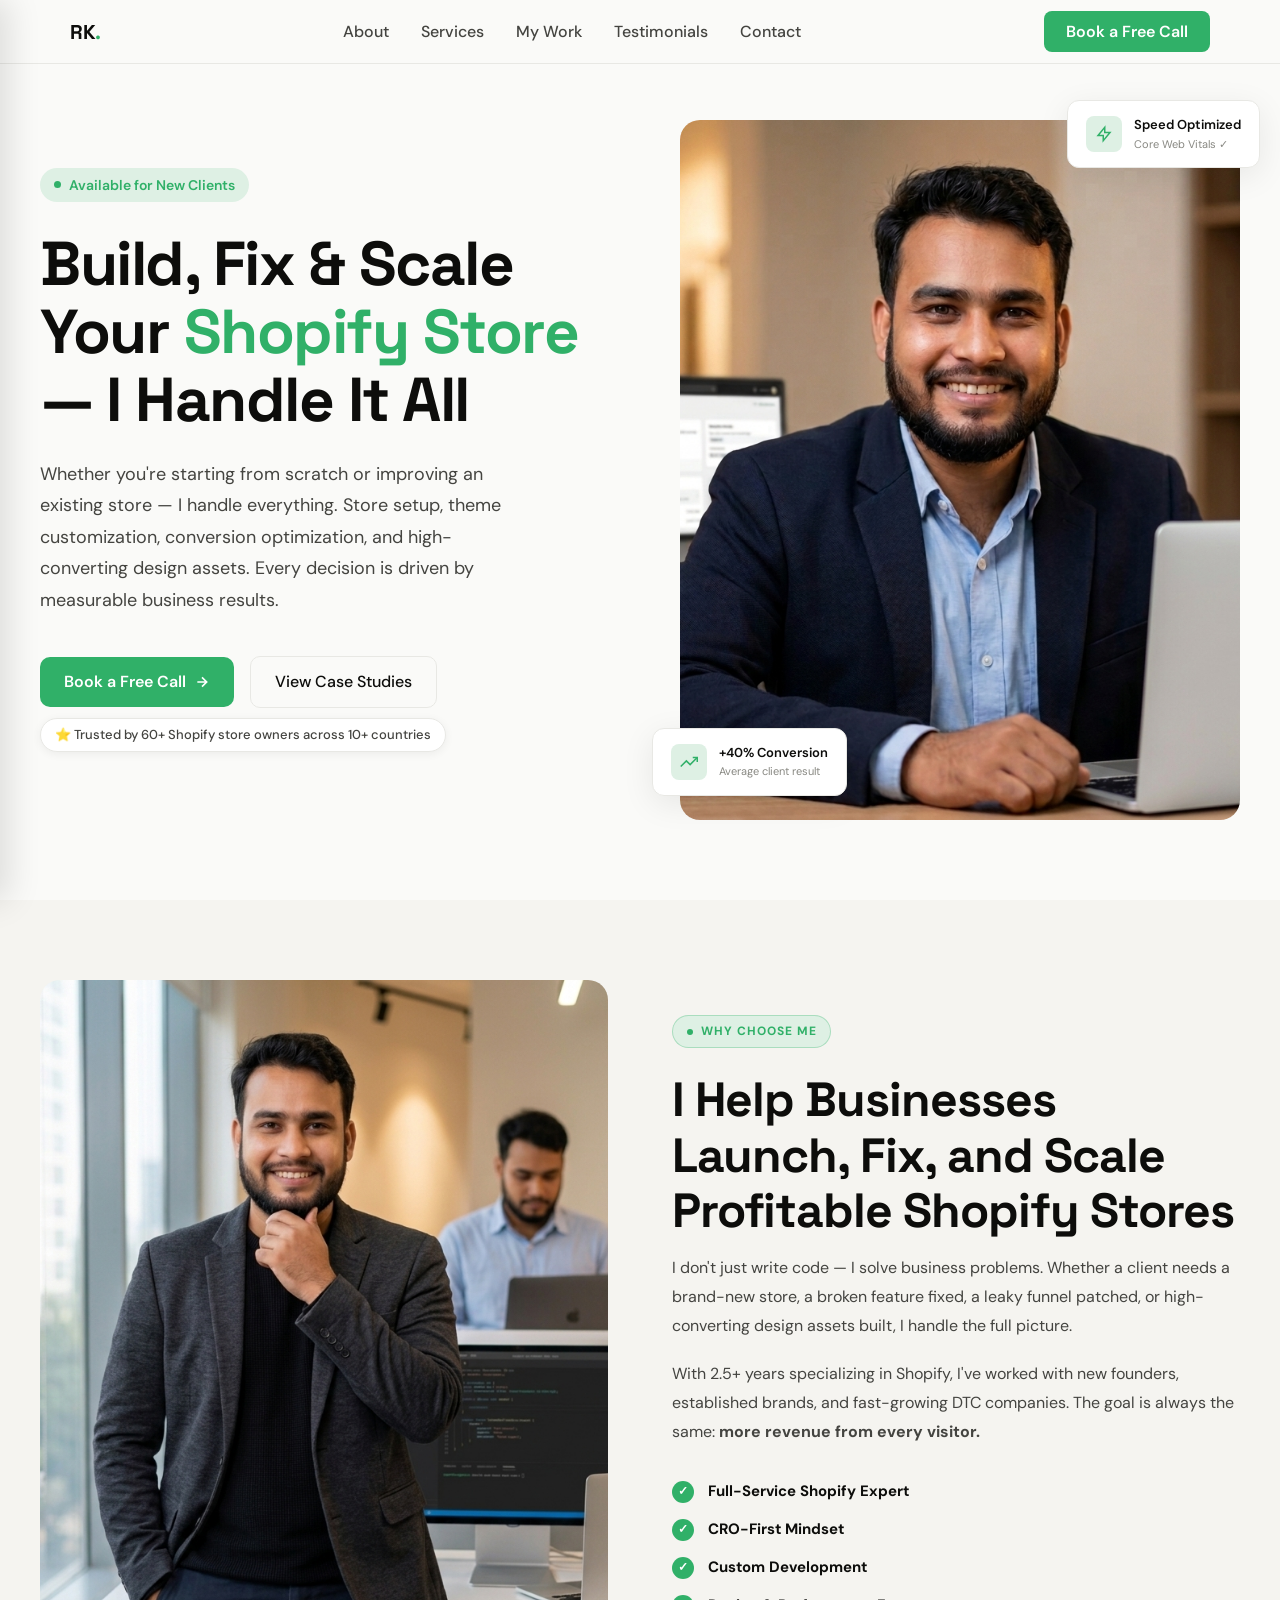
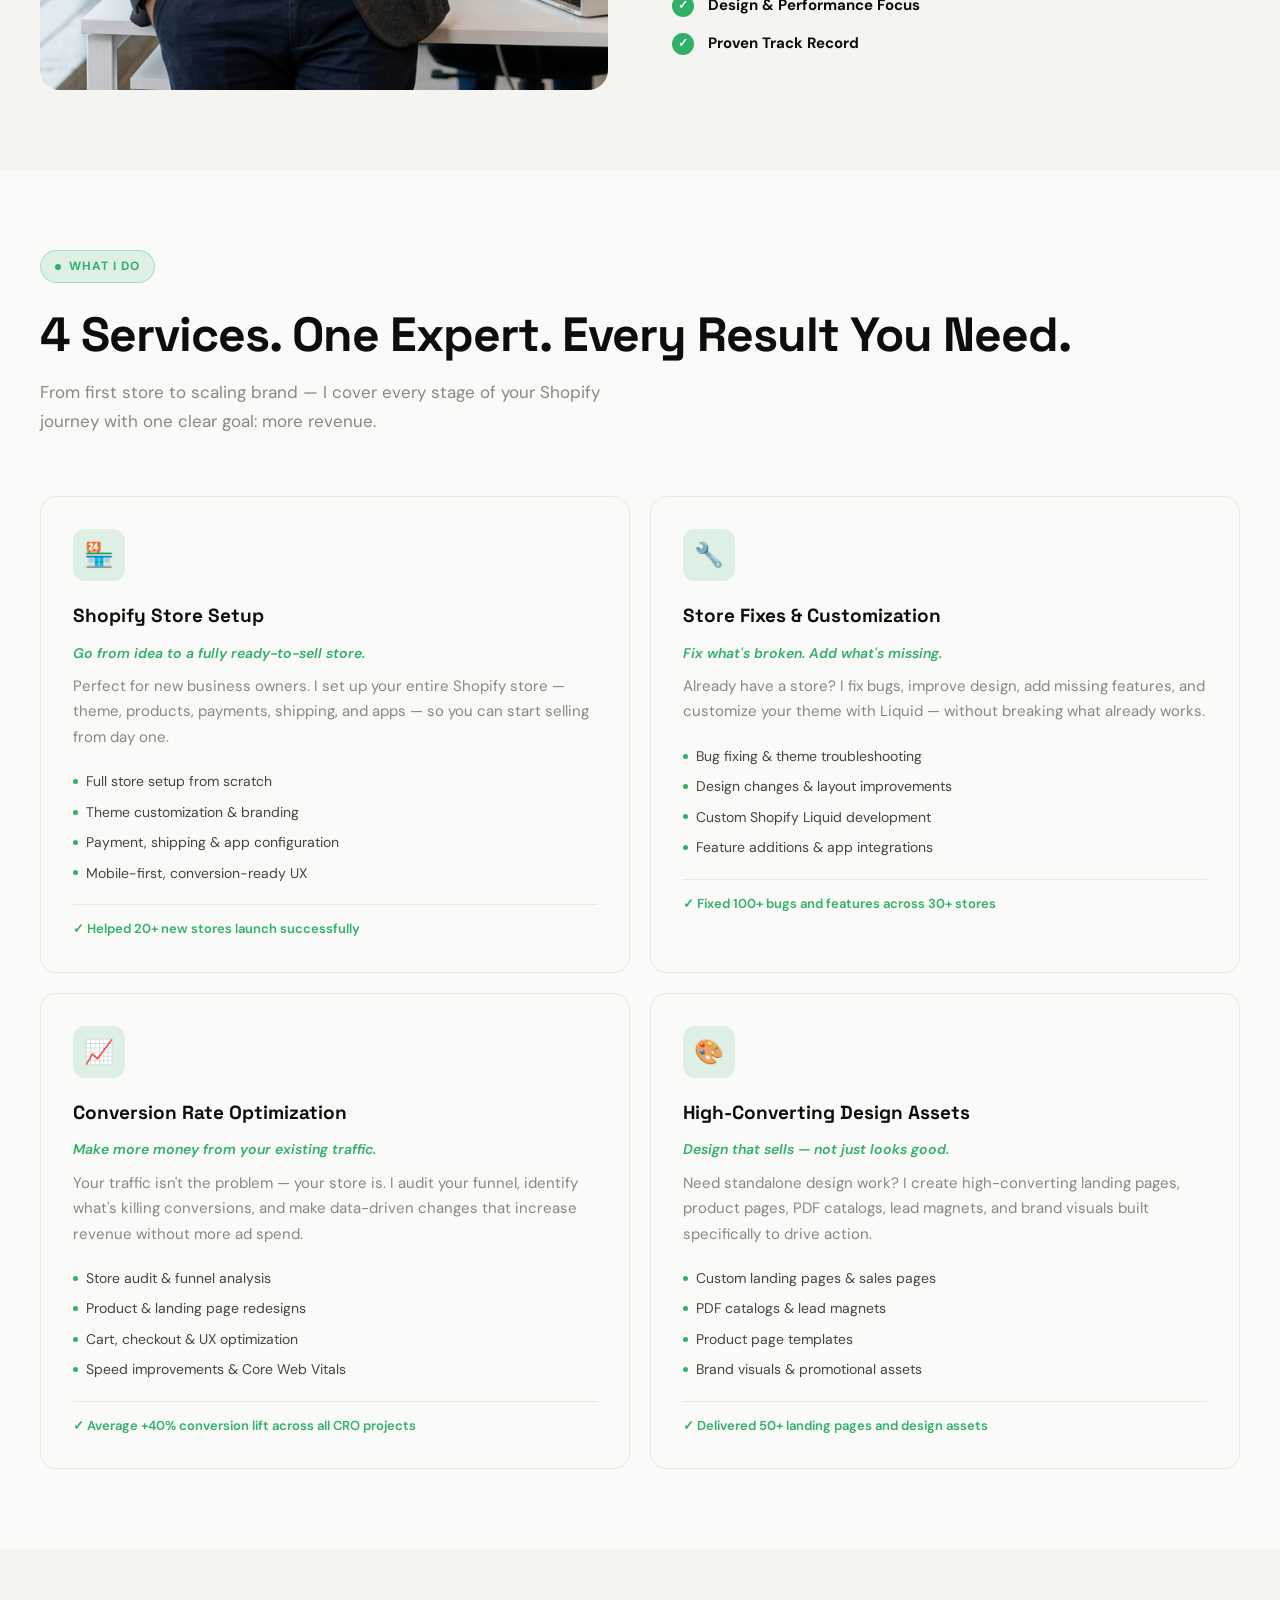
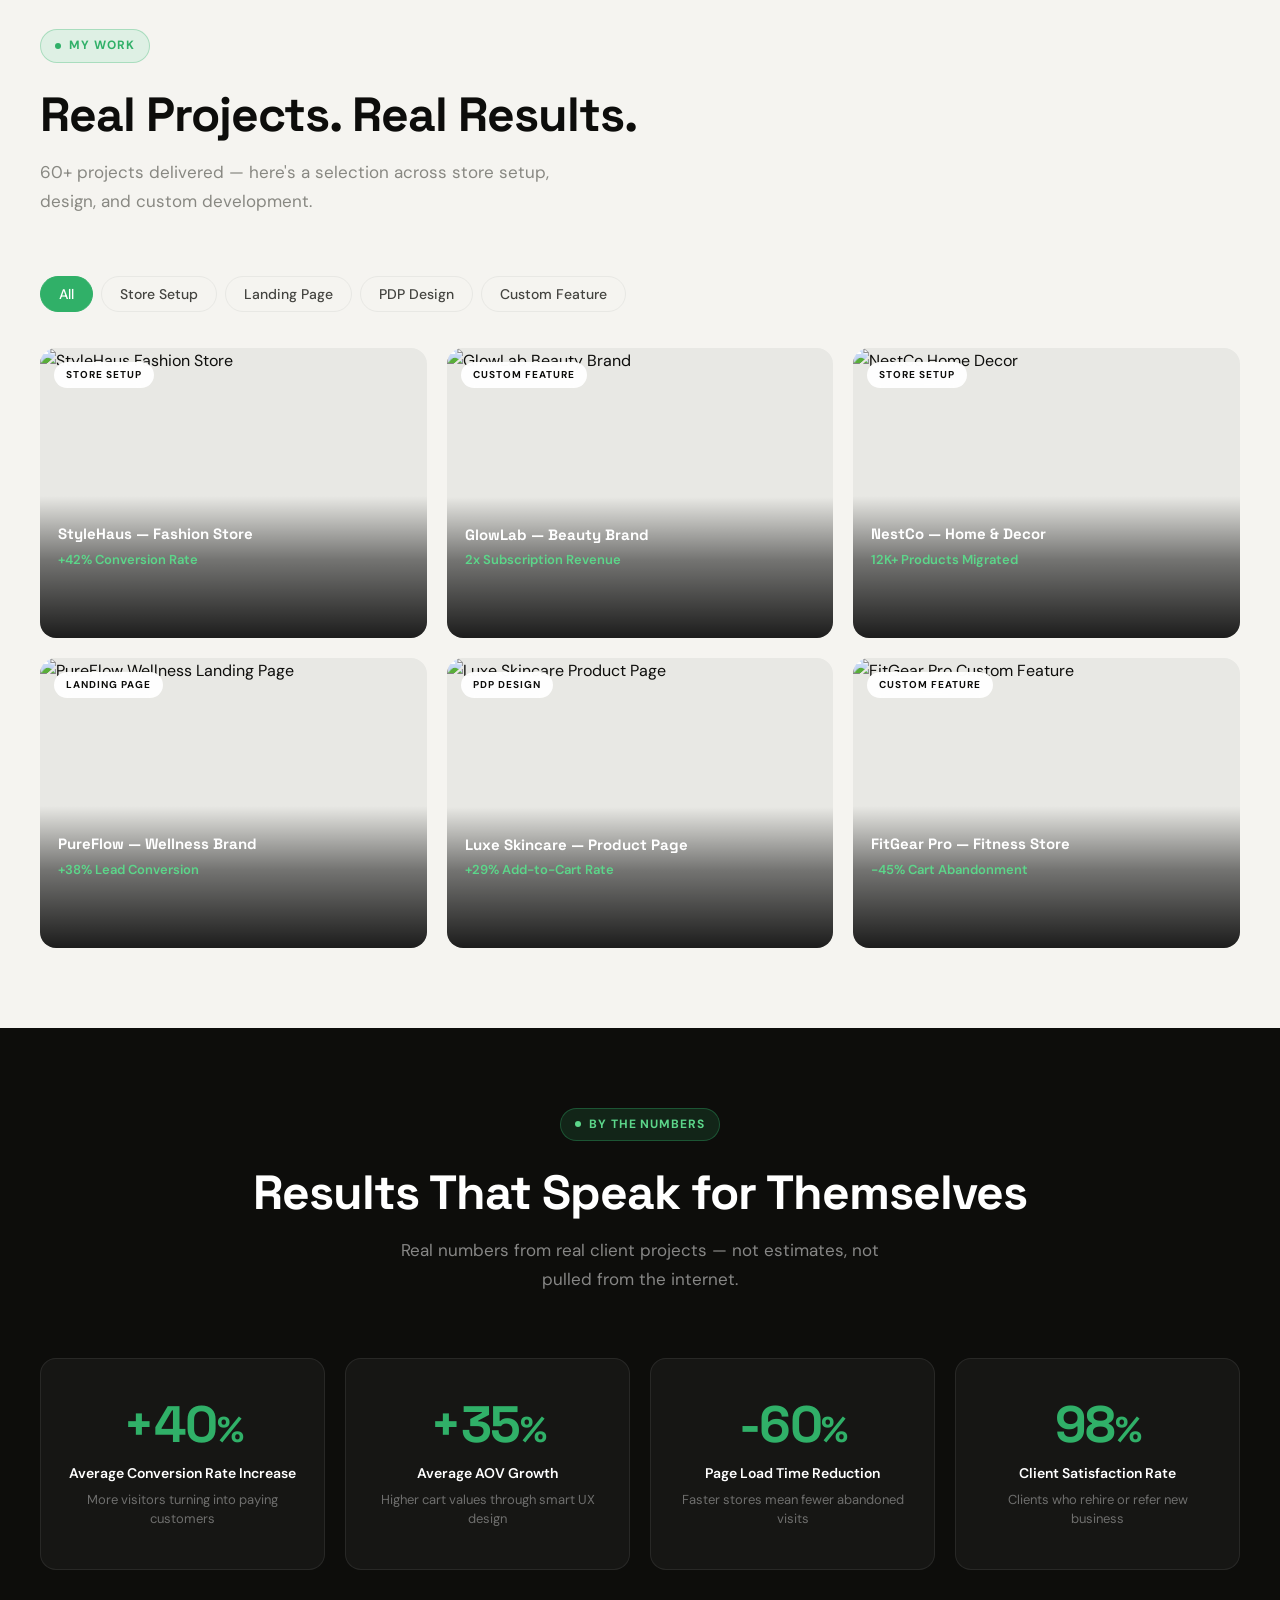
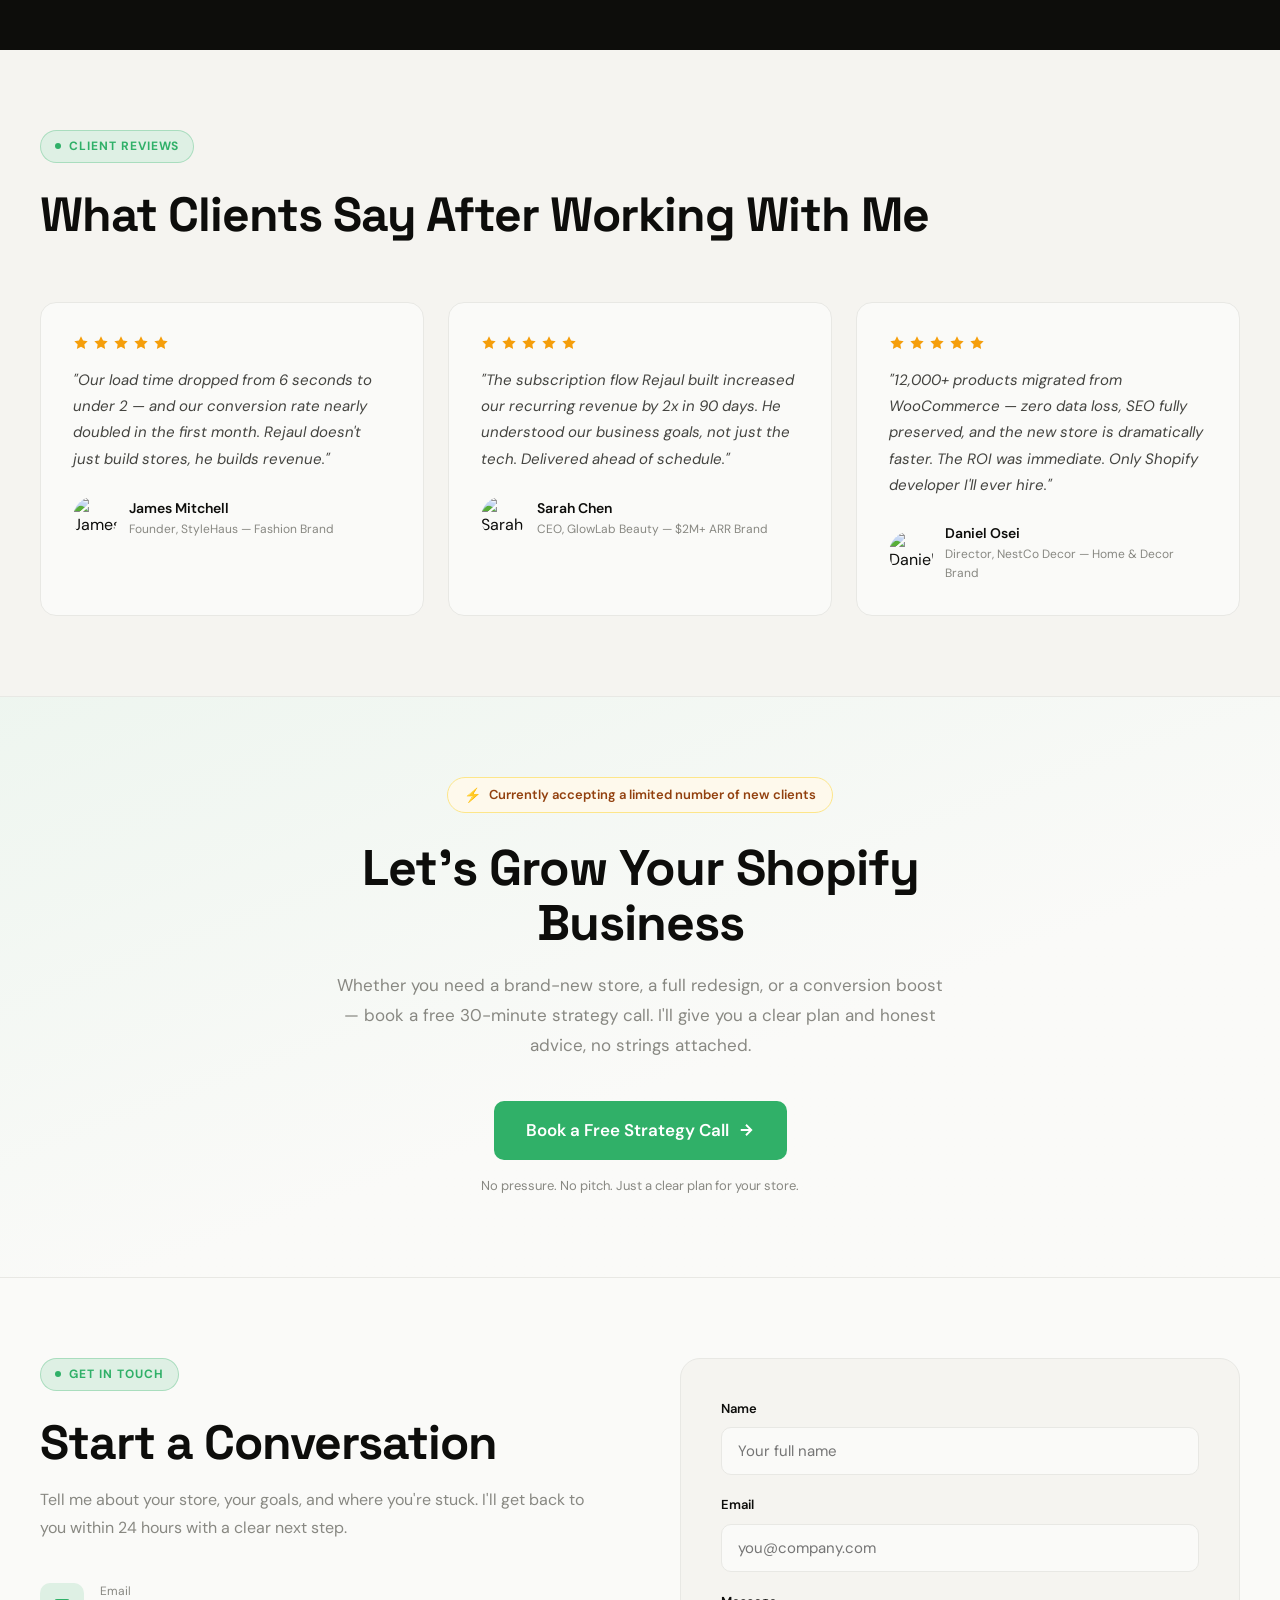
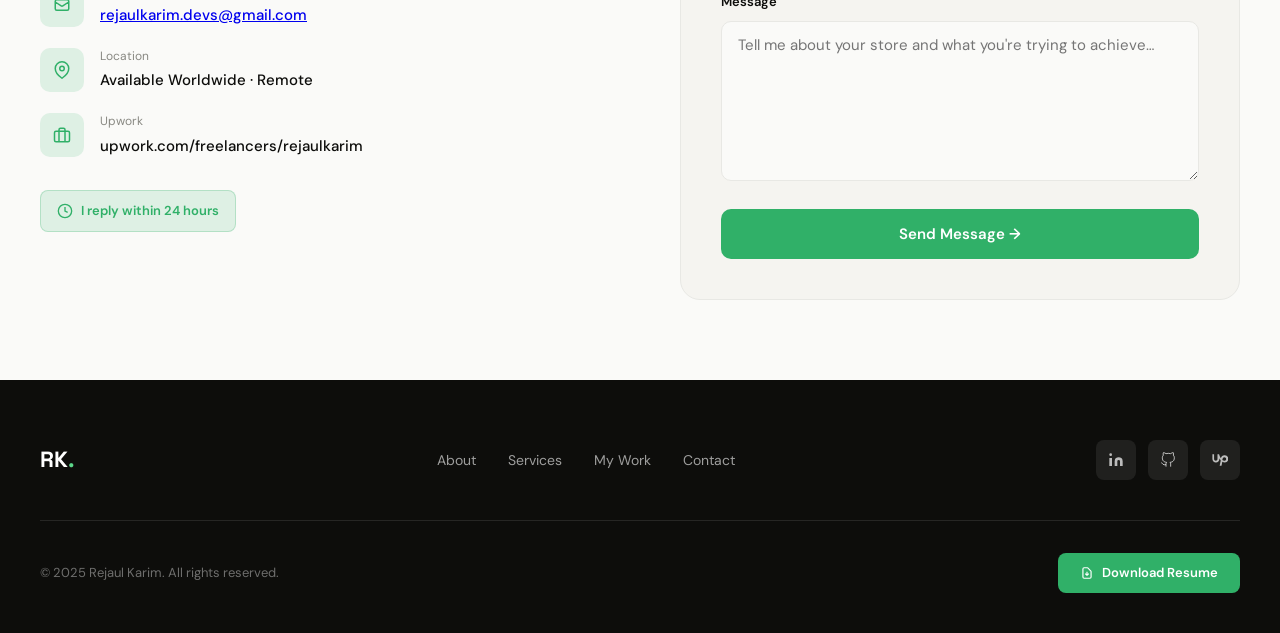
==== commit 6bc5089c: "Update nav, hero, services, stats, and portfolio layout - Rename "Case Studies" to "My Work" across " ====
--- a/index.html
+++ b/index.html
@@ -3,14 +3,17 @@
   <head>
     <meta charset="UTF-8" />
     <meta name="viewport" content="width=device-width, initial-scale=1.0" />
-    <title>Rejaul Karim — Shopify Developer</title>
+    <title>Rejaul Karim — Shopify Developer &amp; CRO Expert</title>
+    <meta
+      name="description"
+      content="Expert Shopify developer specializing in high-converting stores, CRO, and custom development. Average +40% conversion lift. Book a free strategy call today."
+    />
     <link rel="preconnect" href="https://fonts.googleapis.com" />
     <link rel="preconnect" href="https://fonts.gstatic.com" crossorigin />
     <link
       href="https://fonts.googleapis.com/css2?family=Space+Grotesk:wght@300;400;500;600;700&family=DM+Sans:ital,wght@0,300;0,400;0,500;1,300&display=swap"
       rel="stylesheet"
     />
-
     <link rel="stylesheet" href="assets/css/style.css" />
   </head>
   <body>
@@ -21,13 +24,13 @@
           <a class="nav-logo" href="#hero">RK<span>.</span></a>
           <ul class="nav-links">
             <li><a href="#about">About</a></li>
-            <li><a href="#skills">Skills</a></li>
-            <li><a href="#projects">Projects</a></li>
             <li><a href="#services">Services</a></li>
+            <li><a href="#case-studies">My Work</a></li>
+            <li><a href="#testimonials">Testimonials</a></li>
             <li><a href="#contact">Contact</a></li>
           </ul>
           <div style="display: flex; align-items: center; gap: 12px">
-            <a class="nav-cta desktop-only" href="#contact">Hire Me</a>
+            <a class="nav-cta desktop-only" href="#contact">Book a Free Call</a>
             <button class="nav-hamburger" id="menuBtn" aria-label="Open menu">
               <span></span><span></span><span></span>
             </button>
@@ -35,6 +38,7 @@
         </div>
       </nav>
     </header>
+
     <main>
       <!-- MOBILE DRAWER -->
       <div class="drawer-overlay" id="drawerOverlay"></div>
@@ -54,14 +58,15 @@
         </div>
         <ul class="drawer-nav">
           <li><a href="#about" class="drawer-link">About</a></li>
-          <li><a href="#skills" class="drawer-link">Skills</a></li>
-          <li><a href="#projects" class="drawer-link">Projects</a></li>
           <li><a href="#services" class="drawer-link">Services</a></li>
+          <li><a href="#case-studies" class="drawer-link">My Work</a></li>
           <li><a href="#testimonials" class="drawer-link">Testimonials</a></li>
           <li><a href="#contact" class="drawer-link">Contact</a></li>
         </ul>
         <div class="drawer-footer">
-          <a class="btn-primary drawer-link" href="#contact">Hire Me →</a>
+          <a class="btn-primary drawer-link" href="#contact"
+            >Book a Free Call →</a
+          >
         </div>
       </div>
 
@@ -72,19 +77,21 @@
             <div>
               <div class="hero-badge fade-up fade-up-1">
                 <span class="hero-badge-dot"></span>
-                Available for new projects
-              </div>
-              <h1 class="hero-name fade-up fade-up-2">
-                Rejaul<br /><em>Karim</em>
+                Available for New Clients
+              </div>
+              <h1 class="hero-headline fade-up fade-up-2">
+                Build, Fix &amp; Scale Your <em>Shopify Store</em> — I Handle It
+                All
               </h1>
               <p class="hero-desc fade-up fade-up-3">
-                Shopify Expert focused on performance and conversions. From
-                theme customization to advanced Liquid coding, I build fast,
-                scalable stores that turn visitors into customers.
+                Whether you're starting from scratch or improving an existing
+                store — I handle everything. Store setup, theme customization,
+                conversion optimization, and high-converting design assets.
+                Every decision is driven by measurable business results.
               </p>
               <div class="hero-actions fade-up fade-up-4">
-                <a class="btn-primary" href="#contact"
-                  >Hire Me
+                <a class="btn-primary" href="#contact">
+                  Book a Free Call
                   <svg
                     fill="none"
                     viewBox="0 0 24 24"
@@ -96,25 +103,19 @@
                     <path d="M5 12h14M12 5l7 7-7 7" />
                   </svg>
                 </a>
-                <a class="btn-secondary" href="#projects">View Work</a>
-              </div>
-              <div class="hero-stats fade-up fade-up-4">
-                <div>
-                  <div class="stat-num">2.5<span>+</span></div>
-                  <div class="stat-label">Years Experience</div>
-                </div>
-
-                <div>
-                  <div class="stat-num">98<span>%</span></div>
-                  <div class="stat-label">Client Satisfaction</div>
-                </div>
+                <a class="btn-secondary" href="#case-studies"
+                  >View Case Studies</a
+                >
+              </div>
+              <div class="hero-social-proof fade-up fade-up-4">
+                ⭐ Trusted by 60+ Shopify store owners across 10+ countries
               </div>
             </div>
             <div class="hero-image-wrap" style="position: relative">
               <div class="hero-img-card">
                 <img
                   src="assets/images/profile.png"
-                  alt="Shopify store development"
+                  alt="Rejaul Karim — Shopify Developer"
                 />
               </div>
               <div class="hero-float-badge top">
@@ -160,249 +161,47 @@
         <div class="container">
           <div class="about-grid">
             <div class="about-img">
-              <img src="assets/images/me.png" alt="Developer workspace" />
+              <img src="assets/images/me.png" alt="Rejaul Karim at work" />
             </div>
             <div class="about-text">
-              <div class="section-tag">About Me</div>
+              <div class="section-tag">Why Choose Me</div>
               <h2 class="section-title">
-                Turning Shopify stores into revenue machines
+                I Help Businesses Launch, Fix, and Scale Profitable Shopify
+                Stores
               </h2>
               <p>
-                I'm Rejaul Karim, a dedicated Shopify developer with deep
-                expertise in building high-performance ecommerce experiences. I
-                combine technical skill with a sharp eye for conversion
-                optimization to deliver stores that don't just look great — they
-                perform.
+                I don't just write code — I solve business problems. Whether a
+                client needs a brand-new store, a broken feature fixed, a leaky
+                funnel patched, or high-converting design assets built, I handle
+                the full picture.
               </p>
               <p>
-                My approach is always performance-first. Whether I'm coding a
-                custom Liquid section, integrating a complex app, or migrating
-                from another platform, I focus on load speed, UX clarity, and
-                measurable business outcomes.
+                With 2.5+ years specializing in Shopify, I've worked with new
+                founders, established brands, and fast-growing DTC companies.
+                The goal is always the same:
+                <strong>more revenue from every visitor.</strong>
               </p>
-              <div class="about-highlights">
-                <div class="highlight-item">Shopify Liquid Expert</div>
-                <div class="highlight-item">Headless / Hydrogen</div>
-                <div class="highlight-item">Theme Development</div>
-                <div class="highlight-item">Speed Optimization</div>
-                <div class="highlight-item">CRO Specialist</div>
-                <div class="highlight-item">App Integration</div>
-                <div class="highlight-item">Platform Migration</div>
-                <div class="highlight-item">Custom Features</div>
-              </div>
-            </div>
-          </div>
-        </div>
-      </section>
-
-      <!-- SKILLS -->
-      <section id="skills">
-        <div class="container">
-          <div class="skills-header">
-            <div>
-              <div class="section-tag">Tech Stack</div>
-              <h2 class="section-title">Tools &amp; Technologies</h2>
-            </div>
-            <p class="section-sub" style="max-width: 360px">
-              Everything I use to build blazing-fast, conversion-focused Shopify
-              stores.
-            </p>
-          </div>
-          <div class="skills-grid">
-            <div class="skill-card">
-              <div class="skill-icon">🛍️</div>
-              <div class="skill-name">Shopify / Plus</div>
-              <div class="skill-desc">
-                Theme OS 2.0, sections everywhere, metafields, multi-currency
-                &amp; markets.
-              </div>
-            </div>
-            <div class="skill-card">
-              <div class="skill-icon">💧</div>
-              <div class="skill-name">Liquid</div>
-              <div class="skill-desc">
-                Advanced templating, custom section schemas, snippets, blocks
-                &amp; filters.
-              </div>
-            </div>
-            <div class="skill-card">
-              <div class="skill-icon">⚛️</div>
-              <div class="skill-name">Hydrogen / Remix</div>
-              <div class="skill-desc">
-                Headless Shopify storefronts with React, Storefront API &amp;
-                streaming SSR.
-              </div>
-            </div>
-            <div class="skill-card">
-              <div class="skill-icon">⚡</div>
-              <div class="skill-name">JavaScript / React</div>
-              <div class="skill-desc">
-                Custom JS components, dynamic cart UX, AJAX APIs &amp;
-                interactive UI.
-              </div>
-            </div>
-            <div class="skill-card">
-              <div class="skill-icon">🎨</div>
-              <div class="skill-name">CSS / Tailwind</div>
-              <div class="skill-desc">
-                Pixel-perfect responsive layouts, animations and design systems.
-              </div>
-            </div>
-            <div class="skill-card">
-              <div class="skill-icon">📊</div>
-              <div class="skill-name">CRO &amp; Analytics</div>
-              <div class="skill-desc">
-                GA4, Hotjar, A/B testing, heatmaps and funnel optimization.
-              </div>
-            </div>
-            <div class="skill-card">
-              <div class="skill-icon">🔗</div>
-              <div class="skill-name">App Integration</div>
-              <div class="skill-desc">
-                Klaviyo, ReCharge, Yotpo, Gorgias, Judge.me, and 50+ apps.
-              </div>
-            </div>
-            <div class="skill-card">
-              <div class="skill-icon">🚀</div>
-              <div class="skill-name">Performance</div>
-              <div class="skill-desc">
-                Core Web Vitals, lazy loading, critical CSS, image optimization.
-              </div>
-            </div>
-          </div>
-        </div>
-      </section>
-
-      <!-- PROJECTS -->
-      <section id="projects">
-        <div class="container">
-          <div class="projects-header">
-            <div class="section-tag">Portfolio</div>
-            <h2 class="section-title">Selected Projects</h2>
-            <p class="section-sub">
-              A selection of Shopify stores built from scratch or significantly
-              improved. Update with your own projects.
-            </p>
-          </div>
-          <div class="projects-grid">
-            <div class="project-card featured">
-              <div class="project-img">
-                <img
-                  src="https://images.unsplash.com/photo-1441986300917-64674bd600d8?w=800&q=80&fit=crop"
-                  alt="Fashion store"
-                />
-              </div>
-              <div class="project-body">
-                <div class="project-tags">
-                  <span class="p-tag">Theme Dev</span
-                  ><span class="p-tag">Speed Optimization</span
-                  ><span class="p-tag">CRO</span>
-                </div>
-                <div class="project-title">StyleHaus — Fashion Store</div>
-                <div class="project-desc">
-                  Custom Shopify theme built from scratch for a premium fashion
-                  brand. Implemented dynamic filtering, wishlist, size guides,
-                  and a fully custom cart drawer. Achieved sub-2s load time and
-                  a 42% boost in conversion rate.
-                </div>
-                <div class="project-metrics">
-                  <div class="metric">
-                    <div class="metric-val">+42%</div>
-                    <div class="metric-label">Conversion Rate</div>
-                  </div>
-                  <div class="metric">
-                    <div class="metric-val">1.8s</div>
-                    <div class="metric-label">Load Time</div>
-                  </div>
-                  <div class="metric">
-                    <div class="metric-val">98</div>
-                    <div class="metric-label">PageSpeed Score</div>
-                  </div>
-                </div>
-                <a class="project-link" href="#contact"
-                  >View Case Study
-                  <svg
-                    fill="none"
-                    viewBox="0 0 24 24"
-                    stroke="currentColor"
-                    stroke-width="2.5"
-                  >
-                    <path d="M5 12h14M12 5l7 7-7 7" />
-                  </svg>
-                </a>
-              </div>
-            </div>
-            <div class="project-card">
-              <div class="project-img">
-                <img
-                  src="https://images.unsplash.com/photo-1522335789203-aabd1fc54bc9?w=700&q=80&fit=crop"
-                  alt="Beauty store"
-                />
-              </div>
-              <div class="project-body">
-                <div class="project-tags">
-                  <span class="p-tag">Custom Sections</span
-                  ><span class="p-tag">Subscriptions</span>
-                </div>
-                <div class="project-title">GlowLab — Beauty Brand</div>
-                <div class="project-desc">
-                  Custom product bundler, subscription flow with ReCharge, and a
-                  quiz-based skin-match tool. Increased AOV by 35%.
-                </div>
-                <div class="project-metrics">
-                  <div class="metric">
-                    <div class="metric-val">+35%</div>
-                    <div class="metric-label">Avg. Order Value</div>
-                  </div>
-                </div>
-                <a class="project-link" href="#contact"
-                  >Learn More
-                  <svg
-                    fill="none"
-                    viewBox="0 0 24 24"
-                    stroke="currentColor"
-                    stroke-width="2.5"
-                  >
-                    <path d="M5 12h14M12 5l7 7-7 7" />
-                  </svg>
-                </a>
-              </div>
-            </div>
-            <div class="project-card">
-              <div class="project-img">
-                <img
-                  src="https://images.unsplash.com/photo-1555041469-a586c61ea9bc?w=700&q=80&fit=crop"
-                  alt="Home decor store"
-                />
-              </div>
-              <div class="project-body">
-                <div class="project-tags">
-                  <span class="p-tag">Migration</span
-                  ><span class="p-tag">Headless</span>
-                </div>
-                <div class="project-title">NestCo — Home &amp; Decor</div>
-                <div class="project-desc">
-                  Migrated 12,000+ products from WooCommerce to Shopify Plus.
-                  Custom Hydrogen storefront with 3D product viewer and room
-                  visualizer.
-                </div>
-                <div class="project-metrics">
-                  <div class="metric">
-                    <div class="metric-val">12K+</div>
-                    <div class="metric-label">Products Migrated</div>
-                  </div>
-                </div>
-                <a class="project-link" href="#contact"
-                  >Learn More
-                  <svg
-                    fill="none"
-                    viewBox="0 0 24 24"
-                    stroke="currentColor"
-                    stroke-width="2.5"
-                  >
-                    <path d="M5 12h14M12 5l7 7-7 7" />
-                  </svg>
-                </a>
+              <div class="about-bullets">
+                <div class="about-bullet">
+                  <div class="ab-icon">✓</div>
+                  <div><strong>Full-Service Shopify Expert</strong></div>
+                </div>
+                <div class="about-bullet">
+                  <div class="ab-icon">✓</div>
+                  <div><strong>CRO-First Mindset</strong></div>
+                </div>
+                <div class="about-bullet">
+                  <div class="ab-icon">✓</div>
+                  <div><strong>Custom Development</strong></div>
+                </div>
+                <div class="about-bullet">
+                  <div class="ab-icon">✓</div>
+                  <div><strong>Design &amp; Performance Focus</strong></div>
+                </div>
+                <div class="about-bullet">
+                  <div class="ab-icon">✓</div>
+                  <div><strong>Proven Track Record</strong></div>
+                </div>
               </div>
             </div>
           </div>
@@ -414,90 +213,270 @@
         <div class="container">
           <div class="services-header">
             <div class="section-tag">What I Do</div>
-            <h2 class="section-title">Services</h2>
+            <h2 class="section-title">
+              4 Services. One Expert. Every Result You Need.
+            </h2>
             <p class="section-sub">
-              End-to-end Shopify development — from initial setup to advanced
-              custom features and ongoing optimization.
+              From first store to scaling brand — I cover every stage of your
+              Shopify journey with one clear goal: more revenue.
             </p>
           </div>
-          <div class="services-grid">
+          <div class="services-grid services-grid-4">
             <div class="service-card">
               <div class="service-icon">🏪</div>
-              <div class="service-name">Store Setup &amp; Theme Dev</div>
+              <div class="service-name">Shopify Store Setup</div>
+              <div class="service-outcome">
+                Go from idea to a fully ready-to-sell store.
+              </div>
               <div class="service-desc">
-                Full Shopify store setup or custom theme development built for
-                your brand and optimized for sales.
+                Perfect for new business owners. I set up your entire Shopify
+                store — theme, products, payments, shipping, and apps — so you
+                can start selling from day one.
               </div>
               <ul class="service-list">
-                <li>Theme customization &amp; development</li>
-                <li>Custom section builder</li>
-                <li>OS 2.0 theme migration</li>
+                <li>Full store setup from scratch</li>
+                <li>Theme customization &amp; branding</li>
+                <li>Payment, shipping &amp; app configuration</li>
+                <li>Mobile-first, conversion-ready UX</li>
               </ul>
-            </div>
-            <div class="service-card">
-              <div class="service-icon">📄</div>
-              <div class="service-name">Landing &amp; Product Pages</div>
-              <div class="service-desc">
-                High-converting landing pages and product pages designed to
-                maximize your ROAS and reduce bounce.
-              </div>
-              <ul class="service-list">
-                <li>Custom product page templates</li>
-                <li>Sales landing pages</li>
-                <li>Bundle &amp; upsell layouts</li>
-              </ul>
-            </div>
-            <div class="service-card">
-              <div class="service-icon">⚡</div>
-              <div class="service-name">Speed &amp; CRO</div>
-              <div class="service-desc">
-                Diagnose and fix performance bottlenecks. Improve Core Web
-                Vitals and test for higher conversions.
-              </div>
-              <ul class="service-list">
-                <li>PageSpeed optimization</li>
-                <li>Core Web Vitals fix</li>
-                <li>A/B testing setup</li>
-              </ul>
+              <div class="service-proof">
+                ✓ Helped 20+ new stores launch successfully
+              </div>
             </div>
             <div class="service-card">
               <div class="service-icon">🔧</div>
-              <div class="service-name">App Integration</div>
+              <div class="service-name">Store Fixes &amp; Customization</div>
+              <div class="service-outcome">
+                Fix what's broken. Add what's missing.
+              </div>
               <div class="service-desc">
-                Seamlessly integrate third-party apps without breaking
-                performance or design consistency.
+                Already have a store? I fix bugs, improve design, add missing
+                features, and customize your theme with Liquid — without
+                breaking what already works.
               </div>
               <ul class="service-list">
-                <li>Klaviyo, Yotpo, Gorgias</li>
-                <li>Subscriptions &amp; loyalty</li>
-                <li>Custom app development</li>
+                <li>Bug fixing &amp; theme troubleshooting</li>
+                <li>Design changes &amp; layout improvements</li>
+                <li>Custom Shopify Liquid development</li>
+                <li>Feature additions &amp; app integrations</li>
               </ul>
+              <div class="service-proof">
+                ✓ Fixed 100+ bugs and features across 30+ stores
+              </div>
             </div>
             <div class="service-card">
-              <div class="service-icon">🔄</div>
-              <div class="service-name">Platform Migration</div>
+              <div class="service-icon">📈</div>
+              <div class="service-name">Conversion Rate Optimization</div>
+              <div class="service-outcome">
+                Make more money from your existing traffic.
+              </div>
               <div class="service-desc">
-                Migrate from WooCommerce, BigCommerce, Wix or Magento to Shopify
-                — zero data loss guaranteed.
+                Your traffic isn't the problem — your store is. I audit your
+                funnel, identify what's killing conversions, and make
+                data-driven changes that increase revenue without more ad spend.
               </div>
               <ul class="service-list">
-                <li>Product &amp; customer data</li>
-                <li>SEO URL redirects</li>
-                <li>Order history transfer</li>
+                <li>Store audit &amp; funnel analysis</li>
+                <li>Product &amp; landing page redesigns</li>
+                <li>Cart, checkout &amp; UX optimization</li>
+                <li>Speed improvements &amp; Core Web Vitals</li>
               </ul>
+              <div class="service-proof">
+                ✓ Average +40% conversion lift across all CRO projects
+              </div>
             </div>
             <div class="service-card">
-              <div class="service-icon">🛠️</div>
-              <div class="service-name">Custom Features</div>
+              <div class="service-icon">🎨</div>
+              <div class="service-name">High-Converting Design Assets</div>
+              <div class="service-outcome">
+                Design that sells — not just looks good.
+              </div>
               <div class="service-desc">
-                Need something that doesn't exist? I build custom Liquid,
-                JavaScript, and app-based features from scratch.
+                Need standalone design work? I create high-converting landing
+                pages, product pages, PDF catalogs, lead magnets, and brand
+                visuals built specifically to drive action.
               </div>
               <ul class="service-list">
-                <li>Custom cart &amp; checkout</li>
-                <li>Product configurators</li>
-                <li>Loyalty &amp; referral systems</li>
+                <li>Custom landing pages &amp; sales pages</li>
+                <li>PDF catalogs &amp; lead magnets</li>
+                <li>Product page templates</li>
+                <li>Brand visuals &amp; promotional assets</li>
               </ul>
+              <div class="service-proof">
+                ✓ Delivered 50+ landing pages and design assets
+              </div>
+            </div>
+          </div>
+        </div>
+      </section>
+
+      <!-- CASE STUDIES / PORTFOLIO -->
+      <section id="case-studies">
+        <div class="container">
+          <div class="projects-header">
+            <div class="section-tag">My Work</div>
+            <h2 class="section-title">Real Projects. Real Results.</h2>
+            <p class="section-sub">
+              60+ projects delivered — here's a selection across store setup,
+              design, and custom development.
+            </p>
+          </div>
+
+          <!-- Filter Tabs -->
+          <div class="pf-filters">
+            <button class="pf-btn active" data-filter="all">All</button>
+            <button class="pf-btn" data-filter="store-setup">
+              Store Setup
+            </button>
+            <button class="pf-btn" data-filter="landing-page">
+              Landing Page
+            </button>
+            <button class="pf-btn" data-filter="pdp-design">PDP Design</button>
+            <button class="pf-btn" data-filter="custom-feature">
+              Custom Feature
+            </button>
+          </div>
+
+          <!-- Portfolio Grid -->
+          <div class="pf-grid">
+            <div class="pf-card" data-category="store-setup">
+              <div class="pf-img">
+                <img
+                  src="https://images.unsplash.com/photo-1441986300917-64674bd600d8?w=600&h=1067&q=80&fit=crop"
+                  alt="StyleHaus Fashion Store"
+                />
+                <div class="pf-cat-tag">Store Setup</div>
+                <div class="pf-overlay">
+                  <div class="pf-project-name">StyleHaus — Fashion Store</div>
+                  <div class="pf-result">+42% Conversion Rate</div>
+                  <a class="pf-live-btn" href="#contact">View Live →</a>
+                </div>
+              </div>
+            </div>
+
+            <div class="pf-card" data-category="custom-feature">
+              <div class="pf-img">
+                <img
+                  src="https://images.unsplash.com/photo-1522335789203-aabd1fc54bc9?w=600&h=1067&q=80&fit=crop"
+                  alt="GlowLab Beauty Brand"
+                />
+                <div class="pf-cat-tag">Custom Feature</div>
+                <div class="pf-overlay">
+                  <div class="pf-project-name">GlowLab — Beauty Brand</div>
+                  <div class="pf-result">2x Subscription Revenue</div>
+                  <a class="pf-live-btn" href="#contact">View Live →</a>
+                </div>
+              </div>
+            </div>
+
+            <div class="pf-card" data-category="store-setup">
+              <div class="pf-img">
+                <img
+                  src="https://images.unsplash.com/photo-1555041469-a586c61ea9bc?w=600&h=1067&q=80&fit=crop"
+                  alt="NestCo Home Decor"
+                />
+                <div class="pf-cat-tag">Store Setup</div>
+                <div class="pf-overlay">
+                  <div class="pf-project-name">NestCo — Home &amp; Decor</div>
+                  <div class="pf-result">12K+ Products Migrated</div>
+                  <a class="pf-live-btn" href="#contact">View Live →</a>
+                </div>
+              </div>
+            </div>
+
+            <div class="pf-card" data-category="landing-page">
+              <div class="pf-img">
+                <img
+                  src="https://images.unsplash.com/photo-1571019613454-1cb2f99b2d8b?w=600&h=1067&q=80&fit=crop"
+                  alt="PureFlow Wellness Landing Page"
+                />
+                <div class="pf-cat-tag">Landing Page</div>
+                <div class="pf-overlay">
+                  <div class="pf-project-name">PureFlow — Wellness Brand</div>
+                  <div class="pf-result">+38% Lead Conversion</div>
+                  <a class="pf-live-btn" href="#contact">View Live →</a>
+                </div>
+              </div>
+            </div>
+
+            <div class="pf-card" data-category="pdp-design">
+              <div class="pf-img">
+                <img
+                  src="https://images.unsplash.com/photo-1598440947619-2c35fc9aa908?w=600&h=1067&q=80&fit=crop"
+                  alt="Luxe Skincare Product Page"
+                />
+                <div class="pf-cat-tag">PDP Design</div>
+                <div class="pf-overlay">
+                  <div class="pf-project-name">
+                    Luxe Skincare — Product Page
+                  </div>
+                  <div class="pf-result">+29% Add-to-Cart Rate</div>
+                  <a class="pf-live-btn" href="#contact">View Live →</a>
+                </div>
+              </div>
+            </div>
+
+            <div class="pf-card" data-category="custom-feature">
+              <div class="pf-img">
+                <img
+                  src="https://images.unsplash.com/photo-1534438327276-14e5300c3a48?w=600&h=1067&q=80&fit=crop"
+                  alt="FitGear Pro Custom Feature"
+                />
+                <div class="pf-cat-tag">Custom Feature</div>
+                <div class="pf-overlay">
+                  <div class="pf-project-name">FitGear Pro — Fitness Store</div>
+                  <div class="pf-result">-45% Cart Abandonment</div>
+                  <a class="pf-live-btn" href="#contact">View Live →</a>
+                </div>
+              </div>
+            </div>
+          </div>
+        </div>
+      </section>
+
+      <!-- RESULTS (merged with stats) -->
+      <section id="results" class="results-section">
+        <div class="container">
+          <div class="results-header">
+            <div class="section-tag section-tag-light">By The Numbers</div>
+            <h2 class="section-title results-title">
+              Results That Speak for Themselves
+            </h2>
+            <p class="section-sub results-sub">
+              Real numbers from real client projects — not estimates, not pulled
+              from the internet.
+            </p>
+          </div>
+
+          <!-- Detailed outcome metrics -->
+          <div class="results-grid">
+            <div class="result-metric">
+              <div class="rm-num">+40<span>%</span></div>
+              <div class="rm-label">Average Conversion Rate Increase</div>
+              <div class="rm-desc">
+                More visitors turning into paying customers
+              </div>
+            </div>
+            <div class="result-metric">
+              <div class="rm-num">+35<span>%</span></div>
+              <div class="rm-label">Average AOV Growth</div>
+              <div class="rm-desc">
+                Higher cart values through smart UX design
+              </div>
+            </div>
+            <div class="result-metric">
+              <div class="rm-num">-60<span>%</span></div>
+              <div class="rm-label">Page Load Time Reduction</div>
+              <div class="rm-desc">
+                Faster stores mean fewer abandoned visits
+              </div>
+            </div>
+            <div class="result-metric">
+              <div class="rm-num">98<span>%</span></div>
+              <div class="rm-label">Client Satisfaction Rate</div>
+              <div class="rm-desc">
+                Clients who rehire or refer new business
+              </div>
             </div>
           </div>
         </div>
@@ -508,7 +487,9 @@
         <div class="container">
           <div class="testimonials-header">
             <div class="section-tag">Client Reviews</div>
-            <h2 class="section-title">What clients say</h2>
+            <h2 class="section-title">
+              What Clients Say After Working With Me
+            </h2>
           </div>
           <div class="testimonials-grid">
             <div class="testi-card">
@@ -540,20 +521,22 @@
                 </svg>
               </div>
               <p class="testi-text">
-                "Rejaul completely transformed our store. Our load time dropped
-                from 6s to under 2s, and our conversion rate nearly doubled. He
-                knows Shopify inside out."
+                "Our load time dropped from 6 seconds to under 2 — and our
+                conversion rate nearly doubled in the first month. Rejaul
+                doesn't just build stores, he builds revenue."
               </p>
               <div class="testi-author">
                 <div class="testi-avatar">
                   <img
                     src="https://images.unsplash.com/photo-1472099645785-5658abf4ff4e?w=100&q=80&fit=crop&crop=face"
-                    alt="Client"
+                    alt="James Mitchell"
                   />
                 </div>
                 <div>
                   <div class="testi-name">James Mitchell</div>
-                  <div class="testi-role">Founder, StyleHaus</div>
+                  <div class="testi-role">
+                    Founder, StyleHaus — Fashion Brand
+                  </div>
                 </div>
               </div>
             </div>
@@ -586,20 +569,22 @@
                 </svg>
               </div>
               <p class="testi-text">
-                "The subscription flow Rejaul built for us has been a
-                game-changer. Clean code, great communication, and delivered
-                ahead of schedule. Highly recommend!"
+                "The subscription flow Rejaul built increased our recurring
+                revenue by 2x in 90 days. He understood our business goals, not
+                just the tech. Delivered ahead of schedule."
               </p>
               <div class="testi-author">
                 <div class="testi-avatar">
                   <img
                     src="https://images.unsplash.com/photo-1438761681033-6461ffad8d80?w=100&q=80&fit=crop&crop=face"
-                    alt="Client"
+                    alt="Sarah Chen"
                   />
                 </div>
                 <div>
                   <div class="testi-name">Sarah Chen</div>
-                  <div class="testi-role">CEO, GlowLab Beauty</div>
+                  <div class="testi-role">
+                    CEO, GlowLab Beauty — $2M+ ARR Brand
+                  </div>
                 </div>
               </div>
             </div>
@@ -632,22 +617,57 @@
                 </svg>
               </div>
               <p class="testi-text">
-                "Our WooCommerce migration to Shopify went flawlessly. 12,000+
-                products, no data loss, SEO preserved. Rejaul is the real deal
-                for complex Shopify work."
+                "12,000+ products migrated from WooCommerce — zero data loss,
+                SEO fully preserved, and the new store is dramatically faster.
+                The ROI was immediate. Only Shopify developer I'll ever hire."
               </p>
               <div class="testi-author">
                 <div class="testi-avatar">
                   <img
                     src="https://images.unsplash.com/photo-1507003211169-0a1dd7228f2d?w=100&q=80&fit=crop&crop=face"
-                    alt="Client"
+                    alt="Daniel Osei"
                   />
                 </div>
                 <div>
                   <div class="testi-name">Daniel Osei</div>
-                  <div class="testi-role">Director, NestCo Decor</div>
-                </div>
-              </div>
+                  <div class="testi-role">
+                    Director, NestCo Decor — Home &amp; Decor Brand
+                  </div>
+                </div>
+              </div>
+            </div>
+          </div>
+        </div>
+      </section>
+
+      <!-- FINAL CTA -->
+      <section id="final-cta" class="final-cta-section">
+        <div class="container">
+          <div class="final-cta-inner">
+            <div class="fca-badge">
+              Currently accepting a limited number of new clients
+            </div>
+            <h2 class="fca-title">Let's Grow Your Shopify Business</h2>
+            <p class="fca-sub">
+              Whether you need a brand-new store, a full redesign, or a
+              conversion boost — book a free 30-minute strategy call. I'll give
+              you a clear plan and honest advice, no strings attached.
+            </p>
+            <a class="btn-primary fca-btn" href="#contact">
+              Book a Free Strategy Call
+              <svg
+                fill="none"
+                viewBox="0 0 24 24"
+                width="18"
+                height="18"
+                stroke="currentColor"
+                stroke-width="2.5"
+              >
+                <path d="M5 12h14M12 5l7 7-7 7" />
+              </svg>
+            </a>
+            <div class="fca-note">
+              No pressure. No pitch. Just a clear plan for your store.
             </div>
           </div>
         </div>
@@ -659,13 +679,10 @@
           <div class="contact-grid">
             <div class="contact-info">
               <div class="section-tag">Get In Touch</div>
-              <h2 class="section-title">
-                Let's build something great together
-              </h2>
+              <h2 class="section-title">Start a Conversation</h2>
               <p>
-                Ready to take your Shopify store to the next level? I'm
-                available for new projects. Send me a message and I'll get back
-                to you within 24 hours.
+                Tell me about your store, your goals, and where you're stuck.
+                I'll get back to you within 24 hours with a clear next step.
               </p>
               <div class="contact-items">
                 <div class="contact-item">
@@ -684,7 +701,7 @@
                   <div>
                     <div class="ci-label">Email</div>
                     <div class="ci-value">
-                      <a href="mail-to:rejaulkarim.devs@gmail.com"
+                      <a href="mailto:rejaulkarim.devs@gmail.com"
                         >rejaulkarim.devs@gmail.com</a
                       >
                     </div>
@@ -726,61 +743,53 @@
                     </div>
                   </div>
                 </div>
-                <div class="contact-item">
-                  <div class="ci-icon">
-                    <svg
-                      fill="none"
-                      viewBox="0 0 24 24"
-                      stroke="currentColor"
-                      stroke-width="2"
-                    >
-                      <path
-                        d="M9 19c-5 1.5-5-2.5-7-3m14 6v-3.87a3.37 3.37 0 00-.94-2.61c3.14-.35 6.44-1.54 6.44-7A5.44 5.44 0 0020 4.77 5.07 5.07 0 0019.91 1S18.73.65 16 2.48a13.38 13.38 0 00-7 0C6.27.65 5.09 1 5.09 1A5.07 5.07 0 005 4.77a5.44 5.44 0 00-1.5 3.78c0 5.42 3.3 6.61 6.44 7A3.37 3.37 0 009 18.13V22"
-                      />
-                    </svg>
-                  </div>
-                  <div>
-                    <div class="ci-label">GitHub</div>
-                    <div class="ci-value">github.com/rejaulkarim</div>
-                  </div>
-                </div>
+              </div>
+              <div class="contact-reply-note">
+                <svg
+                  fill="none"
+                  viewBox="0 0 24 24"
+                  stroke="currentColor"
+                  stroke-width="2"
+                  width="16"
+                  height="16"
+                >
+                  <circle cx="12" cy="12" r="10" />
+                  <path d="M12 6v6l4 2" />
+                </svg>
+                I reply within 24 hours
               </div>
             </div>
             <div>
               <form class="contact-form" id="contactForm">
-                <input type="checkbox" name="botcheck" style="display:none" />
-
-                <div class="form-row">
-                  <div class="form-group">
-                    <label class="form-label">First Name</label>
-                    <input class="form-input" type="text" name="first_name" placeholder="John" required />
-                  </div>
-                  <div class="form-group">
-                    <label class="form-label">Last Name</label>
-                    <input class="form-input" type="text" name="last_name" placeholder="Doe" required />
-                  </div>
+                <input type="checkbox" name="botcheck" style="display: none" />
+                <div class="form-group">
+                  <label class="form-label">Name</label>
+                  <input
+                    class="form-input"
+                    type="text"
+                    name="name"
+                    placeholder="Your full name"
+                    required
+                  />
                 </div>
                 <div class="form-group">
                   <label class="form-label">Email</label>
-                  <input class="form-input" type="email" name="email" placeholder="john@company.com" required />
-                </div>
-                <div class="form-group">
-                  <label class="form-label">Service Needed</label>
-                  <select class="form-select" name="service" required>
-                    <option value="">Select a service…</option>
-                    <option>Store Setup &amp; Theme Development</option>
-                    <option>Custom Sections / Features</option>
-                    <option>Landing / Product Page</option>
-                    <option>Speed Optimization</option>
-                    <option>App Integration</option>
-                    <option>Platform Migration</option>
-                    <option>Ongoing Support</option>
-                    <option>Other</option>
-                  </select>
+                  <input
+                    class="form-input"
+                    type="email"
+                    name="email"
+                    placeholder="you@company.com"
+                    required
+                  />
                 </div>
                 <div class="form-group">
                   <label class="form-label">Message</label>
-                  <textarea class="form-textarea" name="message" placeholder="Tell me about your project, timeline, and budget…" required></textarea>
+                  <textarea
+                    class="form-textarea form-textarea-lg"
+                    name="message"
+                    placeholder="Tell me about your store and what you're trying to achieve…"
+                    required
+                  ></textarea>
                 </div>
                 <button class="form-submit" type="submit" id="formSubmitBtn">
                   Send Message →
@@ -792,6 +801,7 @@
         </div>
       </section>
     </main>
+
     <!-- FOOTER -->
     <footer>
       <div class="footer-inner">
@@ -799,21 +809,21 @@
           <div class="footer-logo">RK<span>.</span></div>
           <ul class="footer-links">
             <li><a href="#about">About</a></li>
-            <li><a href="#projects">Projects</a></li>
             <li><a href="#services">Services</a></li>
+            <li><a href="#case-studies">My Work</a></li>
             <li><a href="#contact">Contact</a></li>
           </ul>
           <div class="footer-socials">
-            <a class="social-btn" href="#" title="LinkedIn"
-              ><svg fill="currentColor" viewBox="0 0 24 24">
+            <a class="social-btn" href="#" title="LinkedIn">
+              <svg fill="currentColor" viewBox="0 0 24 24">
                 <path
                   d="M16 8a6 6 0 016 6v7h-4v-7a2 2 0 00-2-2 2 2 0 00-2 2v7h-4v-7a6 6 0 016-6zM2 9h4v12H2z"
                 />
                 <circle cx="4" cy="4" r="2" />
               </svg>
             </a>
-            <a class="social-btn" href="#" title="GitHub"
-              ><svg
+            <a class="social-btn" href="#" title="GitHub">
+              <svg
                 fill="none"
                 viewBox="0 0 24 24"
                 stroke="currentColor"
@@ -824,8 +834,8 @@
                 />
               </svg>
             </a>
-            <a class="social-btn" href="#" title="Upwork"
-              ><svg fill="currentColor" viewBox="0 0 24 24">
+            <a class="social-btn" href="#" title="Upwork">
+              <svg fill="currentColor" viewBox="0 0 24 24">
                 <path
                   d="M18.561 13.158c-1.102 0-2.135-.467-3.074-1.227l.228-1.076.008-.042c.207-1.143.849-3.06 2.839-3.06 1.492 0 2.703 1.212 2.703 2.703-.001 1.489-1.212 2.702-2.704 2.702zm0-8.14c-2.539 0-4.51 1.649-5.31 4.366-1.22-1.834-2.148-4.036-2.687-5.892H8.227v7.104c-.002 1.405-1.141 2.543-2.547 2.543-1.405 0-2.543-1.138-2.543-2.543V3.492H.595v7.104c0 2.914 2.37 5.303 5.285 5.303 2.913 0 5.283-2.389 5.283-5.303v-1.19c.529 1.107 1.182 2.229 1.974 3.221l-1.673 7.873h2.797l1.213-5.71c1.063.679 2.285 1.109 3.686 1.109 3 0 5.439-2.452 5.439-5.45 0-3-2.439-5.439-5.439-5.439z"
                 />
@@ -837,7 +847,7 @@
           <div class="footer-copy">
             © 2025 Rejaul Karim. All rights reserved.
           </div>
-          <a class="resume-btn" href="#" download>
+          <a class="resume-btn" href="resume.html" target="_blank">
             <svg
               fill="none"
               viewBox="0 0 24 24"
--- a/assets/css/style.css
+++ b/assets/css/style.css
@@ -19,7 +19,7 @@
   --font-head: "Space Grotesk", sans-serif;
   --font-body: "DM Sans", sans-serif;
   --radius: 12px;
-  --max: 1120px;
+  --max: 1220px;
 }
 
 html {
@@ -221,7 +221,7 @@
 
 /* SECTION BASE */
 section {
-  padding: 100px 40px;
+  padding: 80px 40px;
 }
 .container {
   max-width: var(--max);
@@ -454,13 +454,13 @@
 .about-grid {
   display: grid;
   grid-template-columns: 1fr 1fr;
-  gap: 80px;
+  gap: 64px;
   align-items: center;
 }
 .about-img {
   border-radius: 20px;
   overflow: hidden;
-  aspect-ratio: 1;
+  aspect-ratio: 4/5;
 }
 .about-img img {
   width: 100%;
@@ -715,13 +715,13 @@
 }
 .service-name {
   font-family: var(--font-head);
-  font-size: 17px;
+  font-size: 19px;
   font-weight: 700;
   color: var(--ink);
   margin-bottom: 10px;
 }
 .service-desc {
-  font-size: 14px;
+  font-size: 15px;
   color: var(--ink-muted);
   line-height: 1.7;
 }
@@ -730,7 +730,7 @@
   list-style: none;
 }
 .service-list li {
-  font-size: 13px;
+  font-size: 14px;
   color: var(--ink-soft);
   padding: 4px 0;
   display: flex;
@@ -1077,6 +1077,473 @@
   opacity: 0;
 }
 
+/* HERO HEADLINE */
+.hero-headline {
+  font-family: var(--font-head);
+  font-size: clamp(34px, 5vw, 62px);
+  font-weight: 700;
+  letter-spacing: -1.5px;
+  line-height: 1.1;
+  color: var(--ink);
+  margin-bottom: 24px;
+}
+.hero-headline em {
+  font-style: normal;
+  color: var(--green);
+}
+
+/* STATS BAR */
+.stats-bar {
+  background: var(--ink);
+  padding: 64px 40px;
+}
+.stats-grid {
+  display: grid;
+  grid-template-columns: repeat(4, 1fr);
+  gap: 20px;
+}
+.stat-bar-item {
+  text-align: center;
+  padding: 16px;
+}
+.sbi-num {
+  font-family: var(--font-head);
+  font-size: clamp(40px, 5vw, 56px);
+  font-weight: 700;
+  color: #fff;
+  letter-spacing: -2px;
+  line-height: 1;
+}
+.sbi-num span {
+  color: var(--green);
+}
+.sbi-label {
+  font-size: 14px;
+  color: rgba(255, 255, 255, 0.45);
+  margin-top: 10px;
+  letter-spacing: 0.01em;
+}
+
+/* ABOUT BULLETS */
+.about-bullets {
+  display: flex;
+  flex-direction: column;
+  gap: 14px;
+  margin-top: 32px;
+}
+.about-bullet {
+  display: flex;
+  align-items: flex-start;
+  gap: 14px;
+  font-size: 15px;
+  color: var(--ink-soft);
+  line-height: 1.6;
+}
+.ab-icon {
+  width: 22px;
+  height: 22px;
+  background: var(--green);
+  color: #fff;
+  border-radius: 50%;
+  display: flex;
+  align-items: center;
+  justify-content: center;
+  font-size: 12px;
+  font-weight: 700;
+  flex-shrink: 0;
+  margin-top: 2px;
+}
+.about-bullet strong {
+  color: var(--ink);
+}
+
+/* SERVICE OUTCOME */
+.service-outcome {
+  font-size: 14px;
+  font-weight: 600;
+  color: var(--green);
+  margin-bottom: 10px;
+  font-style: italic;
+}
+.services-grid-3 {
+  grid-template-columns: repeat(3, 1fr);
+}
+.services-grid-4 {
+  grid-template-columns: repeat(2, 1fr);
+}
+
+/* CASE STUDY BLOCKS */
+.cs-block {
+  margin-bottom: 14px;
+}
+.cs-label {
+  font-size: 10px;
+  font-weight: 700;
+  letter-spacing: 0.08em;
+  text-transform: uppercase;
+  color: var(--green);
+  margin-bottom: 4px;
+}
+.cs-text {
+  font-size: 14px;
+  color: var(--ink-muted);
+  line-height: 1.65;
+}
+
+/* RESULTS SECTION */
+.results-section {
+  background: var(--ink);
+  padding: 80px 40px;
+}
+.results-header {
+  text-align: center;
+  margin-bottom: 64px;
+}
+.results-title {
+  color: #fff !important;
+}
+.results-sub {
+  color: rgba(255, 255, 255, 0.5) !important;
+  max-width: 520px;
+  margin: 0 auto;
+}
+.section-tag-light {
+  background: rgba(48, 176, 104, 0.15);
+  border-color: rgba(48, 176, 104, 0.35);
+  color: #5cd68a;
+}
+.section-tag-light::before {
+  background: #5cd68a;
+}
+.results-grid {
+  display: grid;
+  grid-template-columns: repeat(4, 1fr);
+  gap: 20px;
+}
+.result-metric {
+  background: rgba(255, 255, 255, 0.04);
+  border: 1px solid rgba(255, 255, 255, 0.08);
+  border-radius: 16px;
+  padding: 40px 24px;
+  text-align: center;
+  transition:
+    background 0.2s,
+    border-color 0.2s;
+}
+.result-metric:hover {
+  background: rgba(255, 255, 255, 0.07);
+  border-color: rgba(48, 176, 104, 0.3);
+}
+.rm-num {
+  font-family: var(--font-head);
+  font-size: clamp(40px, 4vw, 52px);
+  font-weight: 700;
+  color: var(--green);
+  letter-spacing: -1.5px;
+  line-height: 1;
+}
+.rm-num span {
+  font-size: 0.7em;
+}
+.rm-label {
+  font-size: 14px;
+  font-weight: 600;
+  color: #fff;
+  margin-top: 14px;
+  margin-bottom: 6px;
+  line-height: 1.4;
+}
+.rm-desc {
+  font-size: 13px;
+  color: rgba(255, 255, 255, 0.38);
+  line-height: 1.5;
+}
+
+/* TOOLS GROUPED */
+.tools-grid {
+  display: grid;
+  grid-template-columns: repeat(3, 1fr);
+  gap: 20px;
+}
+.tool-group-card {
+  padding: 28px;
+}
+.tg-header {
+  display: flex;
+  align-items: center;
+  gap: 14px;
+  margin-bottom: 20px;
+}
+.tg-category {
+  font-family: var(--font-head);
+  font-size: 17px;
+  font-weight: 700;
+  color: var(--ink);
+}
+.tg-tags {
+  display: flex;
+  flex-wrap: wrap;
+  gap: 8px;
+}
+.tg-tag {
+  background: var(--green-light);
+  border: 1px solid color-mix(in srgb, var(--green) 20%, transparent);
+  color: var(--ink-soft);
+  font-size: 13px;
+  font-weight: 500;
+  padding: 5px 12px;
+  border-radius: 100px;
+  transition:
+    background 0.15s,
+    border-color 0.15s;
+}
+.tg-tag:hover {
+  background: color-mix(in srgb, var(--green) 20%, var(--bg));
+  border-color: color-mix(in srgb, var(--green) 40%, transparent);
+}
+
+/* FINAL CTA SECTION */
+.final-cta-section {
+  background: linear-gradient(
+    160deg,
+    color-mix(in srgb, var(--green) 6%, var(--bg)) 0%,
+    var(--bg) 60%
+  );
+  border-top: 1px solid var(--border);
+  border-bottom: 1px solid var(--border);
+  padding: 80px 40px;
+  text-align: center;
+}
+.final-cta-inner {
+  max-width: 620px;
+  margin: 0 auto;
+}
+.fca-badge {
+  display: inline-flex;
+  align-items: center;
+  gap: 8px;
+  background: #fef9ec;
+  border: 1px solid #fde68a;
+  color: #92400e;
+  font-size: 13px;
+  font-weight: 600;
+  padding: 6px 16px;
+  border-radius: 100px;
+  margin-bottom: 28px;
+}
+.fca-badge::before {
+  content: "⚡";
+  font-size: 14px;
+}
+.fca-title {
+  font-family: var(--font-head);
+  font-size: clamp(30px, 4vw, 50px);
+  font-weight: 700;
+  letter-spacing: -1px;
+  line-height: 1.1;
+  color: var(--ink);
+  margin-bottom: 20px;
+}
+.fca-sub {
+  font-size: 17px;
+  color: var(--ink-muted);
+  line-height: 1.75;
+  margin-bottom: 40px;
+}
+.fca-btn {
+  font-size: 17px;
+  padding: 16px 32px;
+}
+.fca-note {
+  font-size: 13px;
+  color: var(--ink-muted);
+  margin-top: 16px;
+}
+
+/* CONTACT REPLY NOTE */
+.contact-reply-note {
+  display: inline-flex;
+  align-items: center;
+  gap: 8px;
+  font-size: 13px;
+  font-weight: 600;
+  color: var(--green);
+  margin-top: 32px;
+  padding: 10px 16px;
+  background: var(--green-light);
+  border-radius: 8px;
+  border: 1px solid color-mix(in srgb, var(--green) 25%, transparent);
+}
+.form-textarea-lg {
+  min-height: 160px !important;
+}
+
+/* CASE STUDIES / PORTFOLIO */
+#case-studies {
+  background: var(--bg-warm);
+}
+
+/* HERO SOCIAL PROOF */
+.hero-social-proof {
+  display: inline-flex;
+  align-items: center;
+  gap: 6px;
+  background: #fff;
+  border: 1px solid var(--border);
+  color: var(--ink-soft);
+  font-size: 13px;
+  font-weight: 500;
+  padding: 6px 14px;
+  border-radius: 100px;
+  margin-top: 10px;
+  margin-bottom: 20px;
+  box-shadow: 0 2px 10px rgba(0, 0, 0, 0.06);
+}
+
+/* SERVICE PROOF LINE */
+.service-proof {
+  font-size: 13px;
+  font-weight: 600;
+  color: var(--green);
+  margin-top: 16px;
+  padding-top: 14px;
+  border-top: 1px solid var(--green-light);
+}
+
+/* PORTFOLIO FILTER + CARDS */
+.pf-filters {
+  display: flex;
+  gap: 8px;
+  margin-bottom: 36px;
+  flex-wrap: wrap;
+}
+.pf-btn {
+  padding: 8px 18px;
+  border-radius: 100px;
+  border: 1.5px solid var(--border);
+  background: transparent;
+  font-family: var(--font-body);
+  font-size: 14px;
+  font-weight: 500;
+  color: var(--ink-soft);
+  cursor: pointer;
+  transition: all 0.2s;
+  white-space: nowrap;
+}
+.pf-btn:hover {
+  border-color: var(--green);
+  color: var(--green);
+}
+.pf-btn.active {
+  background: var(--green);
+  border-color: var(--green);
+  color: #fff;
+}
+.pf-grid {
+  display: grid;
+  grid-template-columns: repeat(3, 1fr);
+  gap: 20px;
+}
+.pf-card {
+  border-radius: 16px;
+  overflow: hidden;
+  position: relative;
+  cursor: pointer;
+  transition: transform 0.3s cubic-bezier(0.25, 0.46, 0.45, 0.94);
+}
+.pf-card:hover {
+  transform: scale(1.02);
+}
+.pf-img {
+  position: relative;
+  aspect-ratio: 4 / 3;
+  overflow: hidden;
+  background: var(--border);
+}
+.pf-img img {
+  width: 100%;
+  height: 100%;
+  object-fit: cover;
+  transition: transform 0.5s ease;
+}
+.pf-card:hover .pf-img img {
+  transform: scale(1.06);
+}
+.pf-cat-tag {
+  position: absolute;
+  top: 14px;
+  left: 14px;
+  background: rgba(255, 255, 255, 0.96);
+  backdrop-filter: blur(8px);
+  color: var(--ink);
+  font-size: 10px;
+  font-weight: 700;
+  letter-spacing: 0.1em;
+  text-transform: uppercase;
+  padding: 5px 12px;
+  border-radius: 100px;
+  z-index: 2;
+}
+.pf-overlay {
+  position: absolute;
+  bottom: 0;
+  left: 0;
+  right: 0;
+  background: linear-gradient(
+    to top,
+    rgba(0, 0, 0, 0.88) 0%,
+    rgba(0, 0, 0, 0.5) 55%,
+    transparent 100%
+  );
+  padding: 28px 18px 18px;
+  display: flex;
+  flex-direction: column;
+  gap: 6px;
+  z-index: 2;
+}
+.pf-project-name {
+  font-family: var(--font-head);
+  font-size: 15px;
+  font-weight: 700;
+  color: #fff;
+  line-height: 1.3;
+}
+.pf-result {
+  font-size: 13px;
+  font-weight: 600;
+  color: #5cd68a;
+  margin-bottom: 6px;
+}
+.pf-live-btn {
+  display: inline-flex;
+  align-items: center;
+  gap: 6px;
+  background: var(--green);
+  color: #fff;
+  font-size: 13px;
+  font-weight: 600;
+  padding: 8px 16px;
+  border-radius: 8px;
+  text-decoration: none;
+  align-self: flex-start;
+  opacity: 0;
+  transform: translateY(8px);
+  transition:
+    opacity 0.25s,
+    transform 0.25s;
+}
+.pf-card:hover .pf-live-btn {
+  opacity: 1;
+  transform: translateY(0);
+}
+
+/* MERGED RESULTS — stats row inside dark section */
+.results-stats-row {
+  padding-bottom: 52px;
+  margin-bottom: 52px;
+  border-bottom: 1px solid rgba(255, 255, 255, 0.08);
+}
+
 /* RESPONSIVE */
 @media (max-width: 900px) {
   .nav-inner {
@@ -1092,7 +1559,7 @@
     display: flex;
   }
   section {
-    padding: 70px 20px;
+    padding: 48px 20px;
   }
   .hero-grid,
   .about-grid,
@@ -1131,4 +1598,59 @@
   .skills-grid {
     grid-template-columns: repeat(2, 1fr);
   }
-}
+
+  .trust-divider {
+    display: none;
+  }
+  .trust-item {
+    padding-right: 24px;
+  }
+  .stats-bar {
+    padding: 50px 20px;
+  }
+  .stats-grid {
+    grid-template-columns: repeat(2, 1fr);
+    gap: 0;
+  }
+  .stat-bar-item {
+    border-bottom: 1px solid rgba(255, 255, 255, 0.07);
+    padding: 24px 16px;
+  }
+  .services-grid-3 {
+    grid-template-columns: 1fr;
+  }
+  .results-section {
+    padding: 70px 20px;
+  }
+  .results-grid {
+    grid-template-columns: repeat(2, 1fr);
+    gap: 16px;
+  }
+  .result-metric {
+    padding: 32px 20px;
+  }
+  .final-cta-section {
+    padding: 48px 20px;
+  }
+  .results-section {
+    padding: 48px 20px;
+  }
+  .pf-grid {
+    grid-template-columns: repeat(2, 1fr);
+    gap: 14px;
+  }
+  .pf-img {
+    aspect-ratio: 1 / 1;
+  }
+  .services-grid-4 {
+    grid-template-columns: 1fr;
+  }
+}
+@media (max-width: 600px) {
+  .pf-grid {
+    grid-template-columns: 1fr;
+  }
+  .pf-img {
+    aspect-ratio: 3 / 4;
+  }
+}
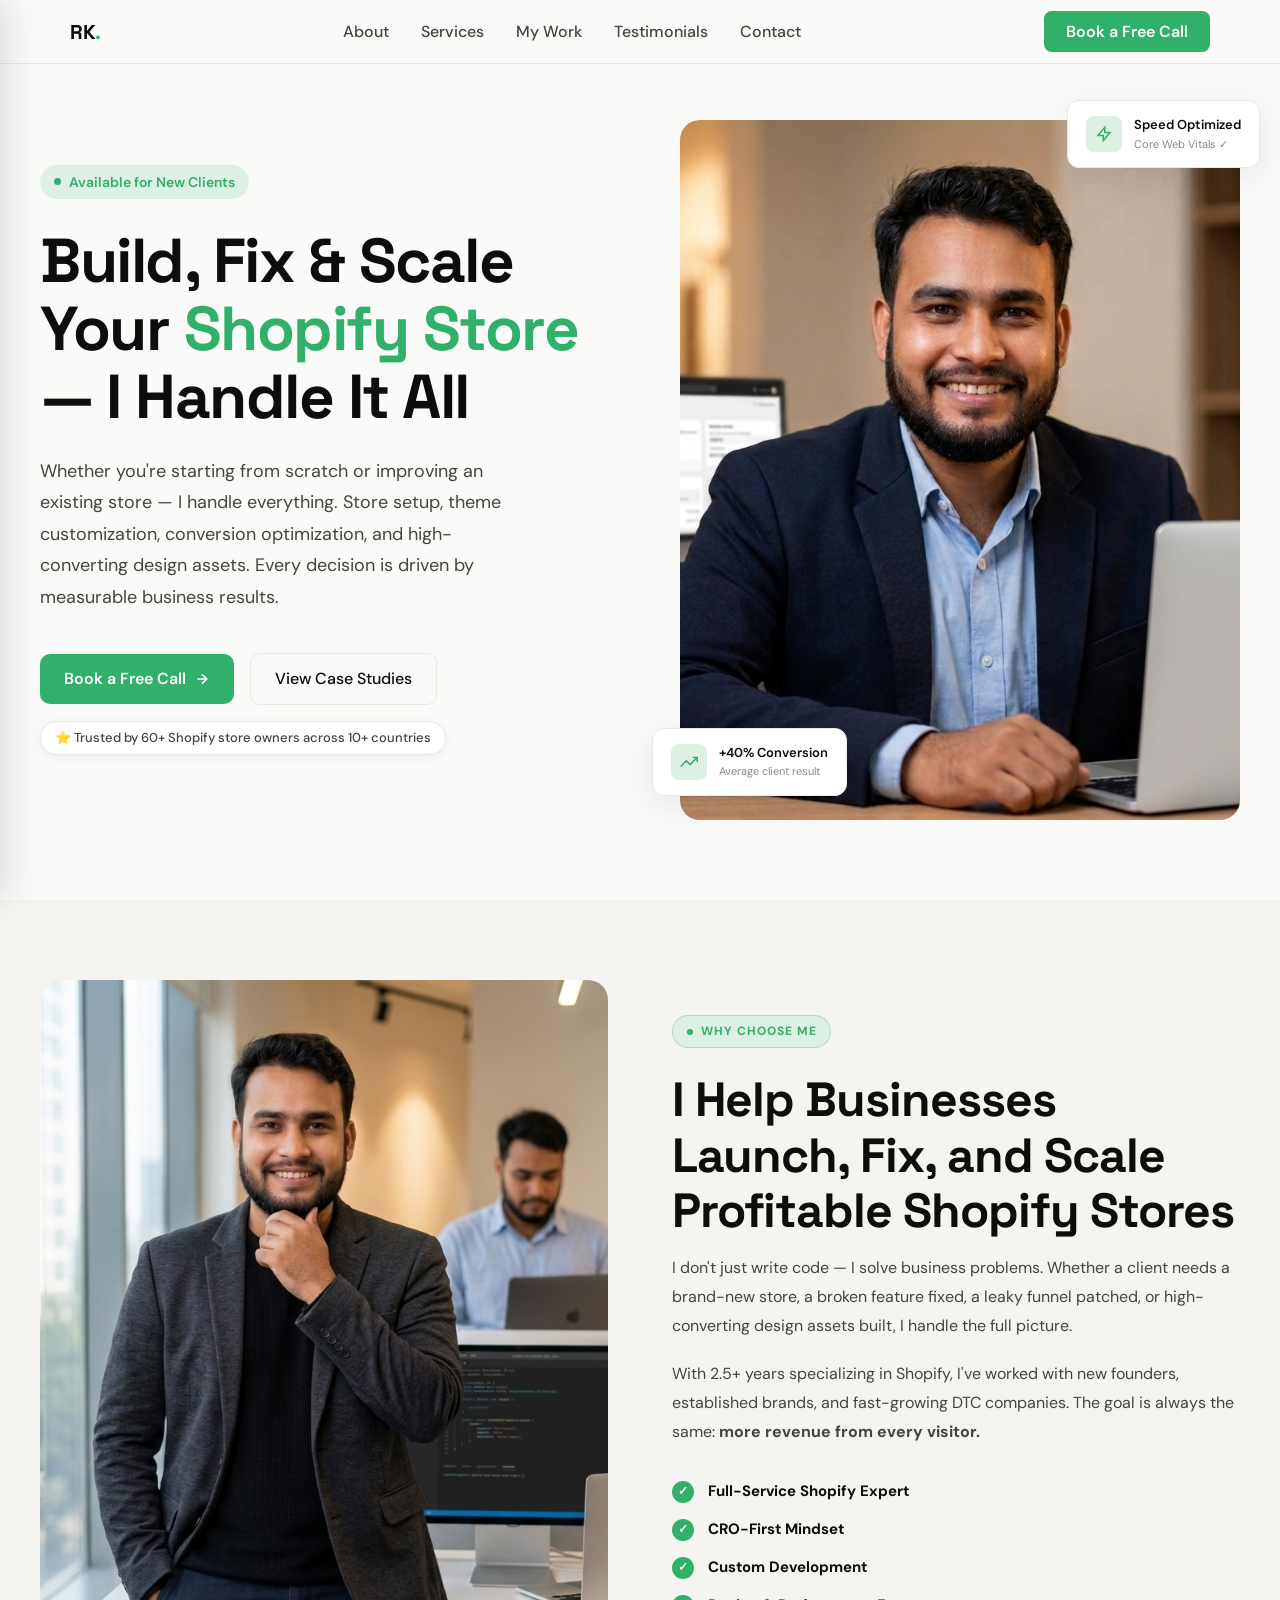
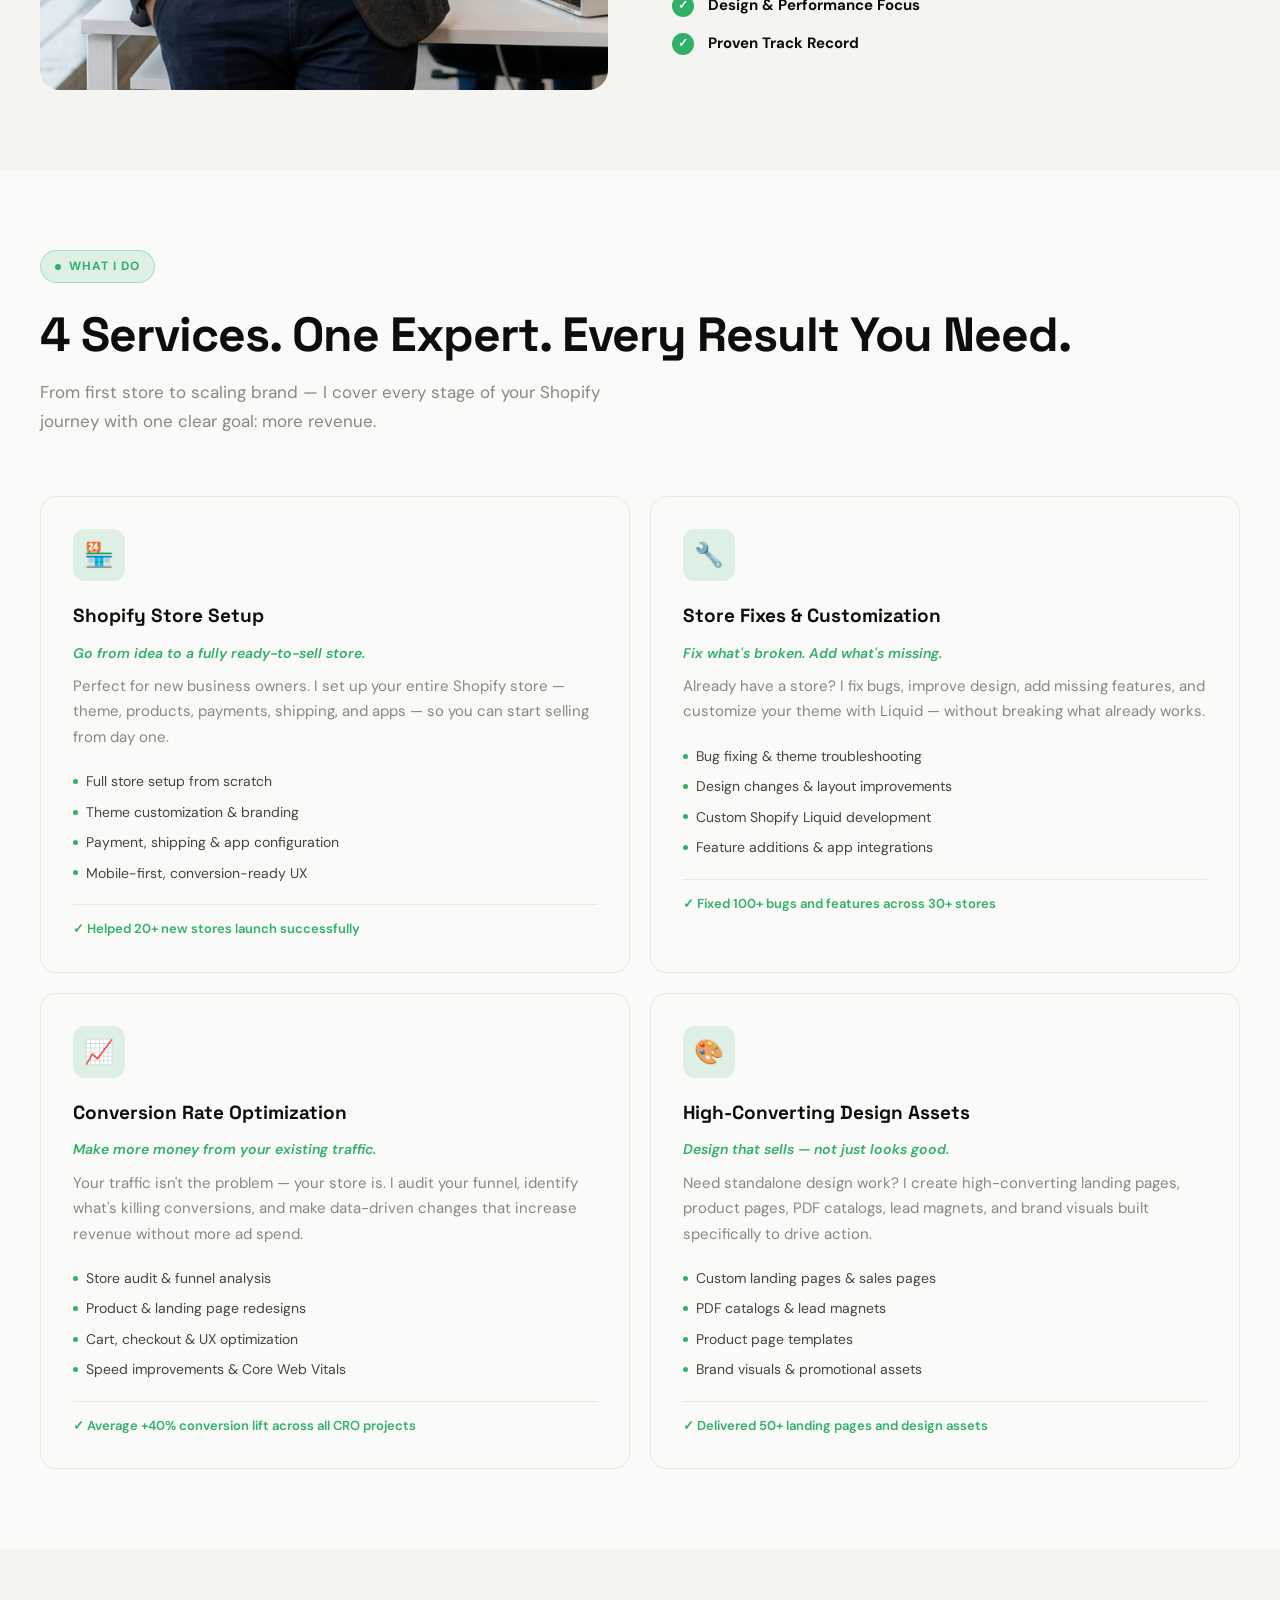
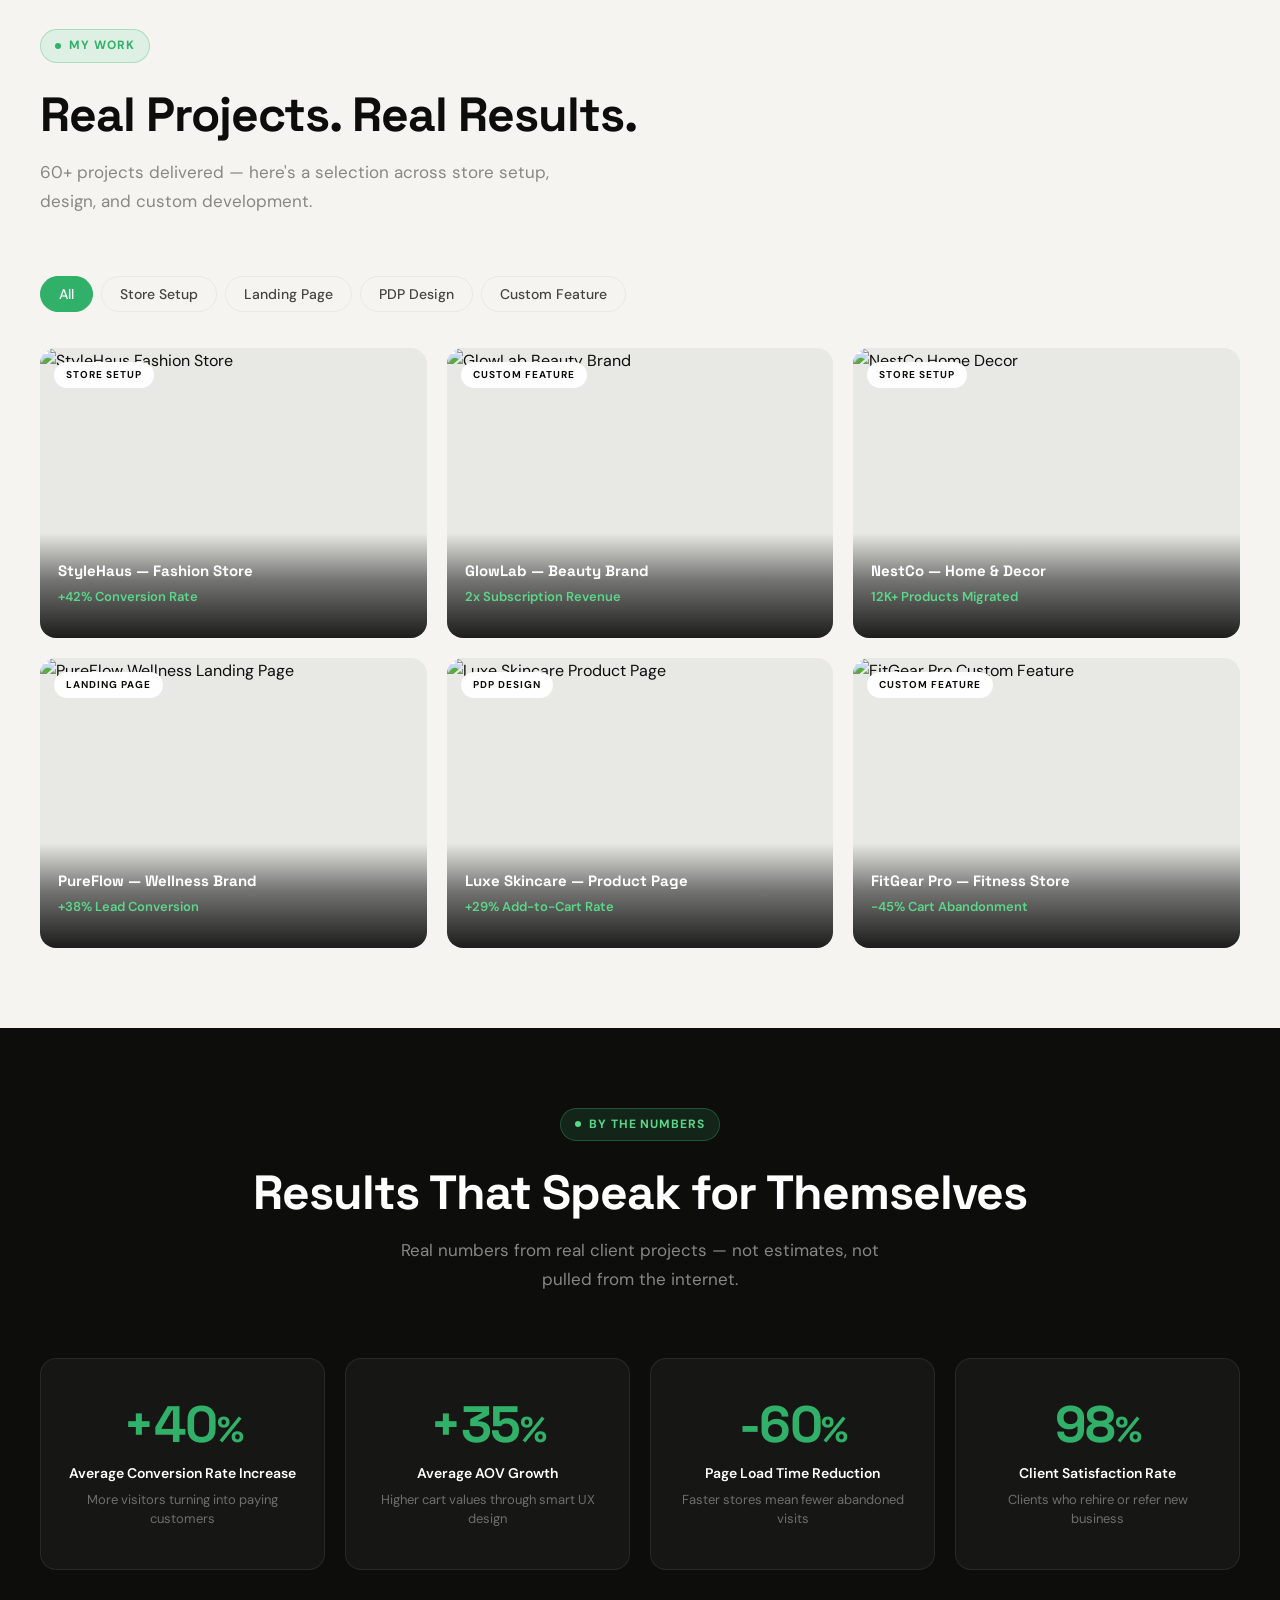
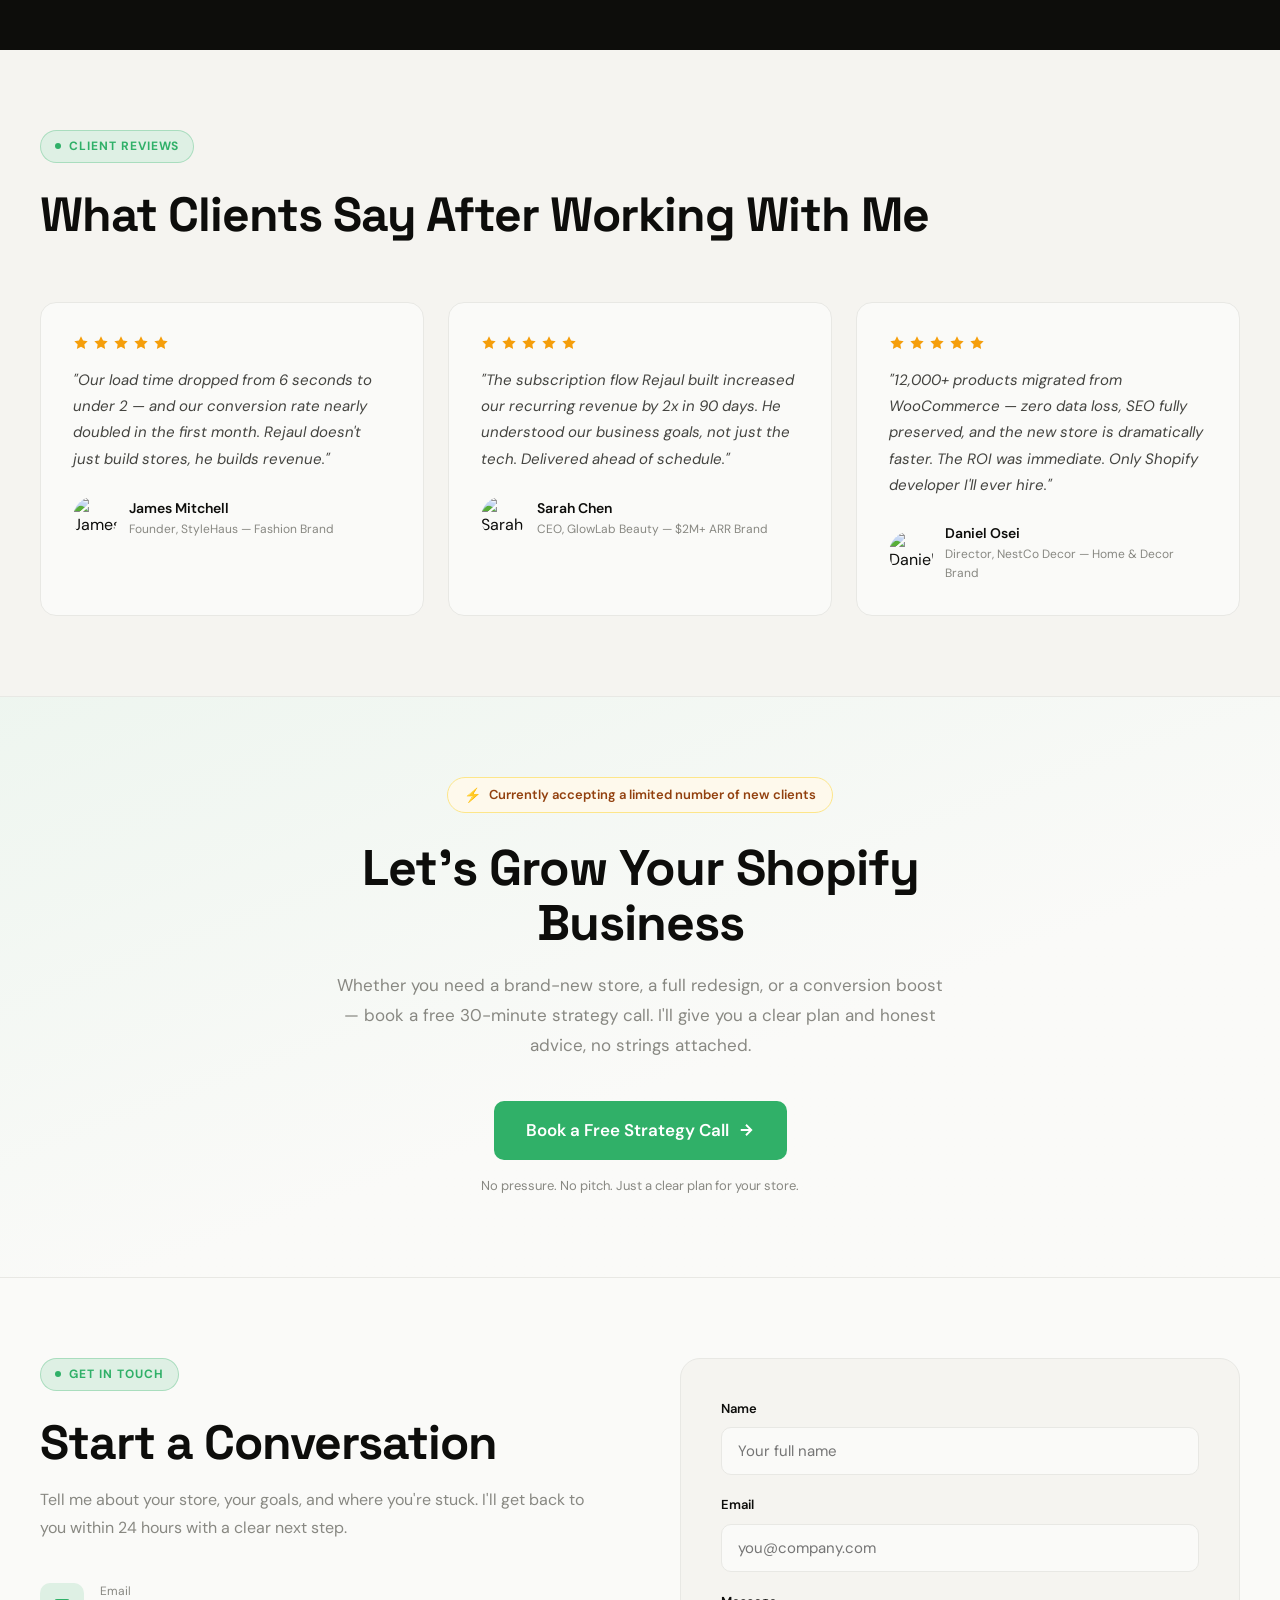
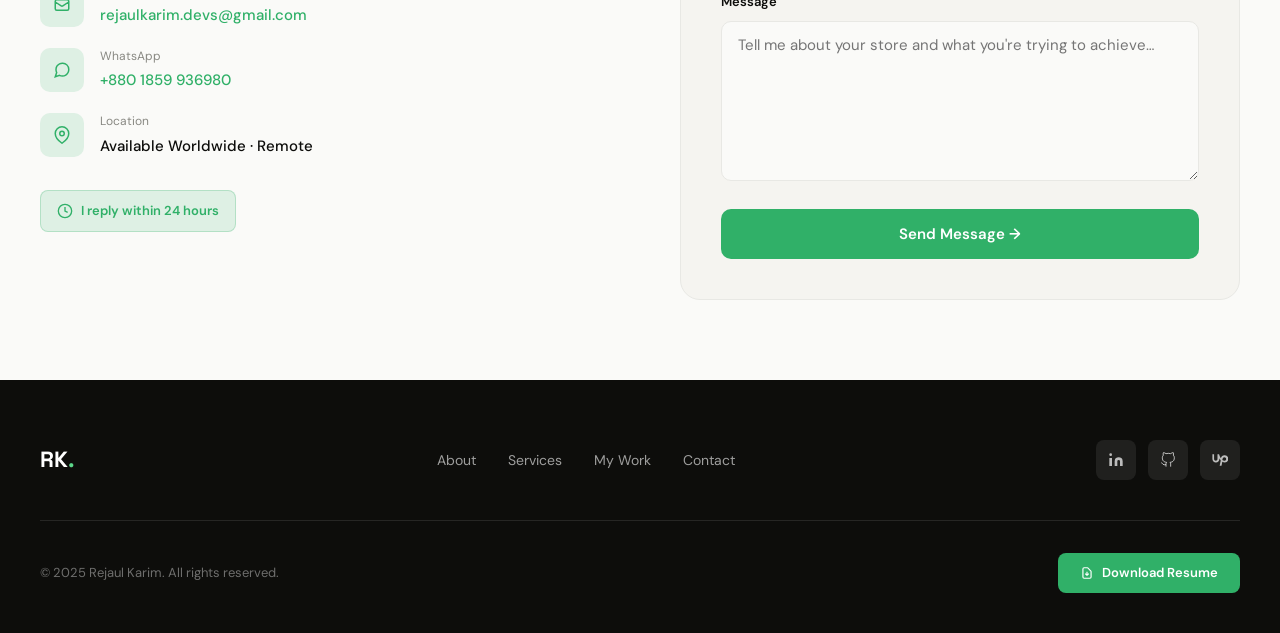
==== commit cea59f1d: "Responsive improvements and contact section updates - Mobile nav: hamburger left, logo center, Hire " ====
--- a/index.html
+++ b/index.html
@@ -21,6 +21,9 @@
     <header>
       <nav>
         <div class="nav-inner">
+          <button class="nav-hamburger" id="menuBtn" aria-label="Open menu">
+            <span></span><span></span><span></span>
+          </button>
           <a class="nav-logo" href="#hero">RK<span>.</span></a>
           <ul class="nav-links">
             <li><a href="#about">About</a></li>
@@ -30,10 +33,8 @@
             <li><a href="#contact">Contact</a></li>
           </ul>
           <div style="display: flex; align-items: center; gap: 12px">
-            <a class="nav-cta desktop-only" href="#contact">Book a Free Call</a>
-            <button class="nav-hamburger" id="menuBtn" aria-label="Open menu">
-              <span></span><span></span><span></span>
-            </button>
+            <a class="nav-cta" href="#contact">Book a Free Call</a>
+            <a class="nav-mobile-cta" href="#contact">Hire Me</a>
           </div>
         </div>
       </nav>
@@ -654,7 +655,8 @@
               you a clear plan and honest advice, no strings attached.
             </p>
             <a class="btn-primary fca-btn" href="#contact">
-              Book a Free Strategy Call
+              <span class="btn-text-desktop">Book a Free Strategy Call</span>
+              <span class="btn-text-mobile">Book a Free Call</span>
               <svg
                 fill="none"
                 viewBox="0 0 24 24"
@@ -715,6 +717,31 @@
                       stroke="currentColor"
                       stroke-width="2"
                     >
+                      <path
+                        d="M21 11.5a8.38 8.38 0 01-.9 3.8 8.5 8.5 0 01-7.6 4.7 8.38 8.38 0 01-3.8-.9L3 21l1.9-5.7a8.38 8.38 0 01-.9-3.8 8.5 8.5 0 014.7-7.6 8.38 8.38 0 013.8-.9h.5a8.48 8.48 0 018 8v.5z"
+                      />
+                    </svg>
+                  </div>
+                  <div>
+                    <div class="ci-label">WhatsApp</div>
+                    <div class="ci-value">
+                      <a
+                        href="https://wa.me/8801859936980"
+                        target="_blank"
+                        rel="noopener"
+                        >+880 1859 936980</a
+                      >
+                    </div>
+                  </div>
+                </div>
+                <div class="contact-item">
+                  <div class="ci-icon">
+                    <svg
+                      fill="none"
+                      viewBox="0 0 24 24"
+                      stroke="currentColor"
+                      stroke-width="2"
+                    >
                       <path d="M21 10c0 7-9 13-9 13s-9-6-9-13a9 9 0 0118 0z" />
                       <circle cx="12" cy="10" r="3" />
                     </svg>
@@ -724,7 +751,7 @@
                     <div class="ci-value">Available Worldwide · Remote</div>
                   </div>
                 </div>
-                <div class="contact-item">
+                <div class="contact-item" style="display: none">
                   <div class="ci-icon">
                     <svg
                       fill="none"
--- a/assets/css/style.css
+++ b/assets/css/style.css
@@ -107,6 +107,21 @@
 .nav-cta:hover {
   opacity: 0.85;
 }
+.nav-mobile-cta {
+  display: none;
+  background: var(--green);
+  color: #fff;
+  padding: 7px 14px;
+  border-radius: 8px;
+  font-size: 13px;
+  font-weight: 600;
+  text-decoration: none;
+  transition: opacity 0.2s;
+  white-space: nowrap;
+}
+.nav-mobile-cta:hover {
+  opacity: 0.85;
+}
 
 /* HAMBURGER */
 .nav-hamburger {
@@ -856,6 +871,13 @@
   font-weight: 500;
   color: var(--ink);
 }
+.ci-value a {
+  color: var(--green);
+  text-decoration: none;
+}
+.ci-value a:hover {
+  text-decoration: underline;
+}
 .contact-form {
   background: var(--bg-warm);
   border: 1px solid var(--border);
@@ -1395,7 +1417,7 @@
   font-weight: 500;
   padding: 6px 14px;
   border-radius: 100px;
-  margin-top: 10px;
+  margin-top: 16px;
   margin-bottom: 20px;
   box-shadow: 0 2px 10px rgba(0, 0, 0, 0.06);
 }
@@ -1522,19 +1544,22 @@
   color: #fff;
   font-size: 13px;
   font-weight: 600;
-  padding: 8px 16px;
+  padding: 0 16px;
   border-radius: 8px;
   text-decoration: none;
   align-self: flex-start;
+  height: 0;
+  overflow: hidden;
   opacity: 0;
-  transform: translateY(8px);
   transition:
-    opacity 0.25s,
-    transform 0.25s;
+    height 0.25s ease,
+    padding 0.25s ease,
+    opacity 0.2s ease;
 }
 .pf-card:hover .pf-live-btn {
+  height: 36px;
+  padding: 8px 16px;
   opacity: 1;
-  transform: translateY(0);
 }
 
 /* MERGED RESULTS — stats row inside dark section */
@@ -1547,16 +1572,26 @@
 /* RESPONSIVE */
 @media (max-width: 900px) {
   .nav-inner {
-    padding: 0 20px;
+    padding: 0 16px;
+    justify-content: space-between;
   }
   .nav-links {
     display: none;
   }
-  .desktop-only {
-    display: none !important;
-  }
   .nav-hamburger {
     display: flex;
+    order: -1;
+  }
+  .nav-logo {
+    position: absolute;
+    left: 50%;
+    transform: translateX(-50%);
+  }
+  .nav-cta {
+    display: none !important;
+  }
+  .nav-mobile-cta {
+    display: inline-flex !important;
   }
   section {
     padding: 48px 20px;
@@ -1654,3 +1689,51 @@
     aspect-ratio: 3 / 4;
   }
 }
+@media (max-width: 575px) {
+  .hero-float-badge {
+    display: none;
+  }
+  .services-header {
+    margin-bottom: 40px;
+  }
+  .hero-social-proof {
+    font-size: 12px;
+  }
+  .hero-actions {
+    flex-direction: column;
+  }
+  .hero-actions .btn-primary,
+  .hero-actions .btn-secondary {
+    width: 100%;
+    justify-content: center;
+    text-align: center;
+  }
+}
+@media (max-width: 475px) {
+  .footer-links {
+    flex-direction: column;
+    gap: 12px;
+    align-items: center;
+  }
+  .contact-form {
+    padding: 24px 20px;
+  }
+  .service-card,
+  .testi-card {
+    padding: 20px;
+  }
+  .result-metric {
+    padding: 24px 16px;
+  }
+  .btn-text-desktop {
+    display: none;
+  }
+  .btn-text-mobile {
+    display: inline;
+  }
+}
+@media (min-width: 476px) {
+  .btn-text-mobile {
+    display: none;
+  }
+}
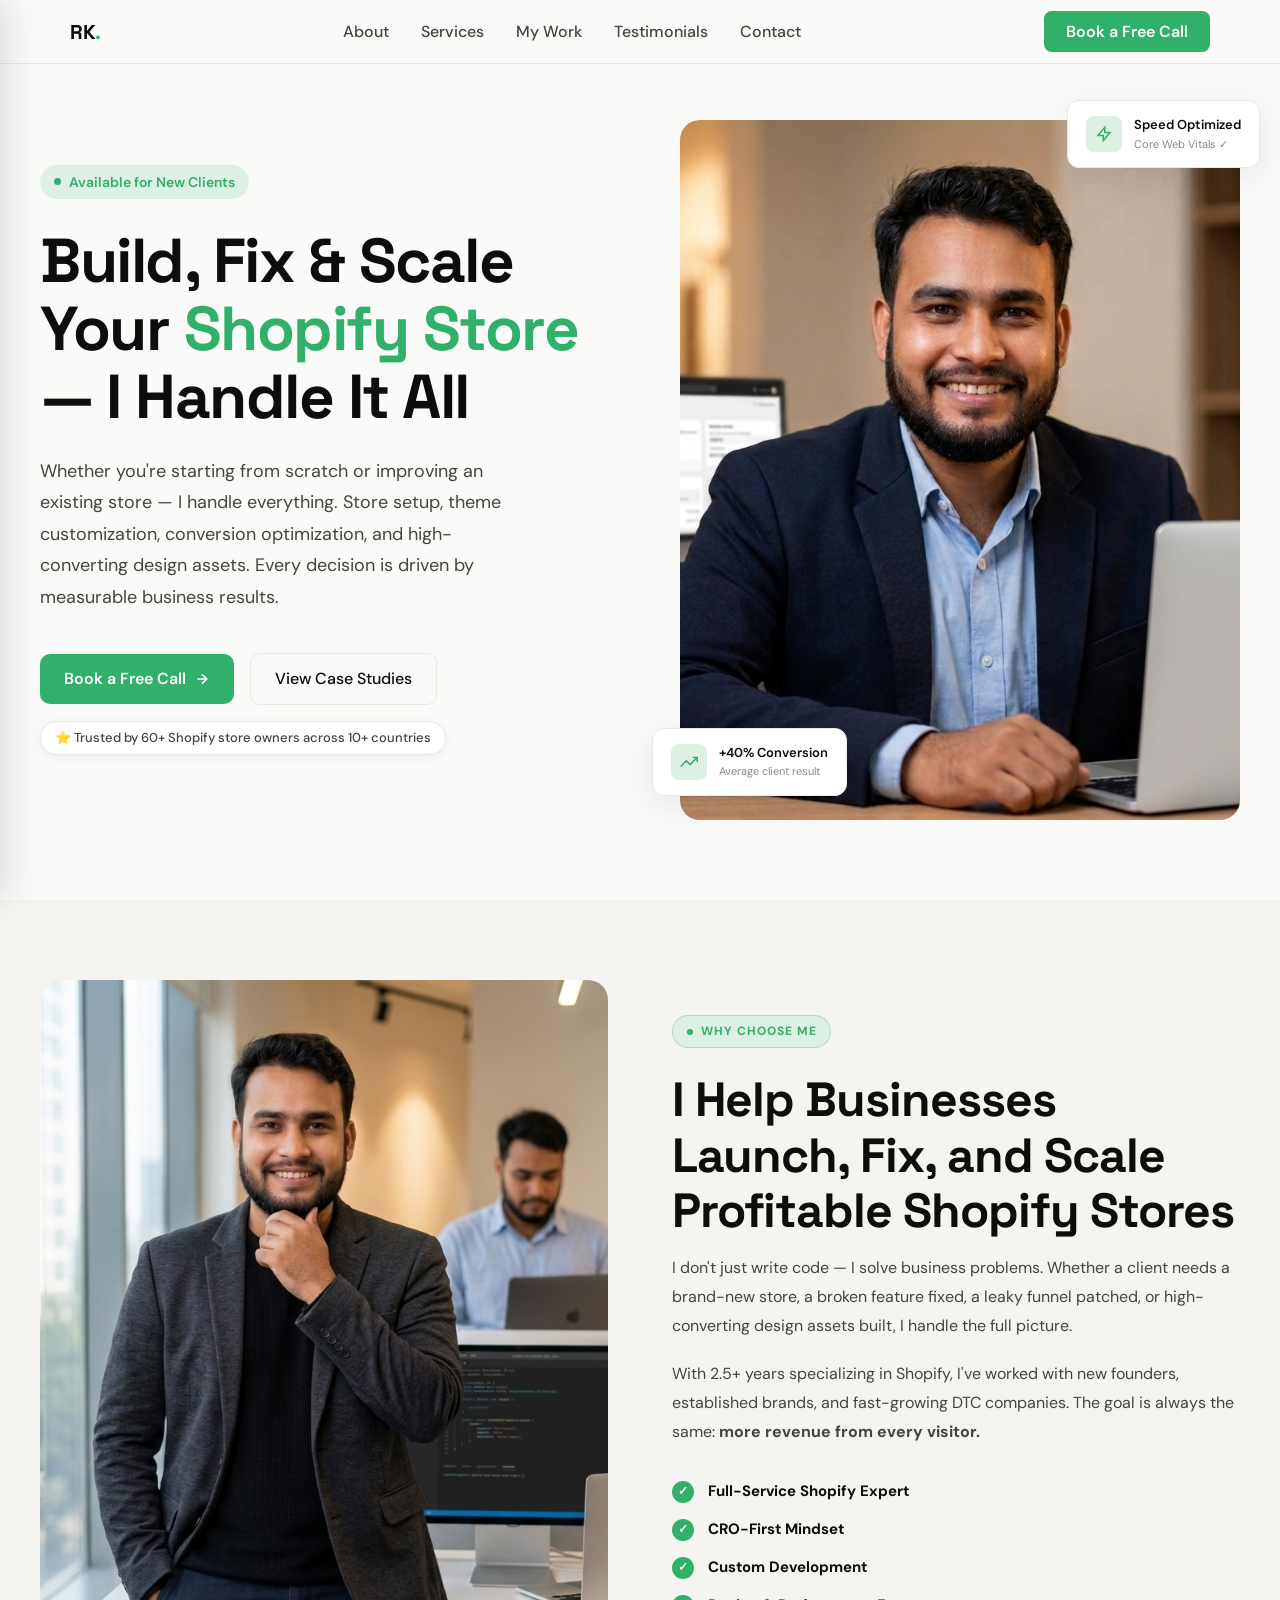
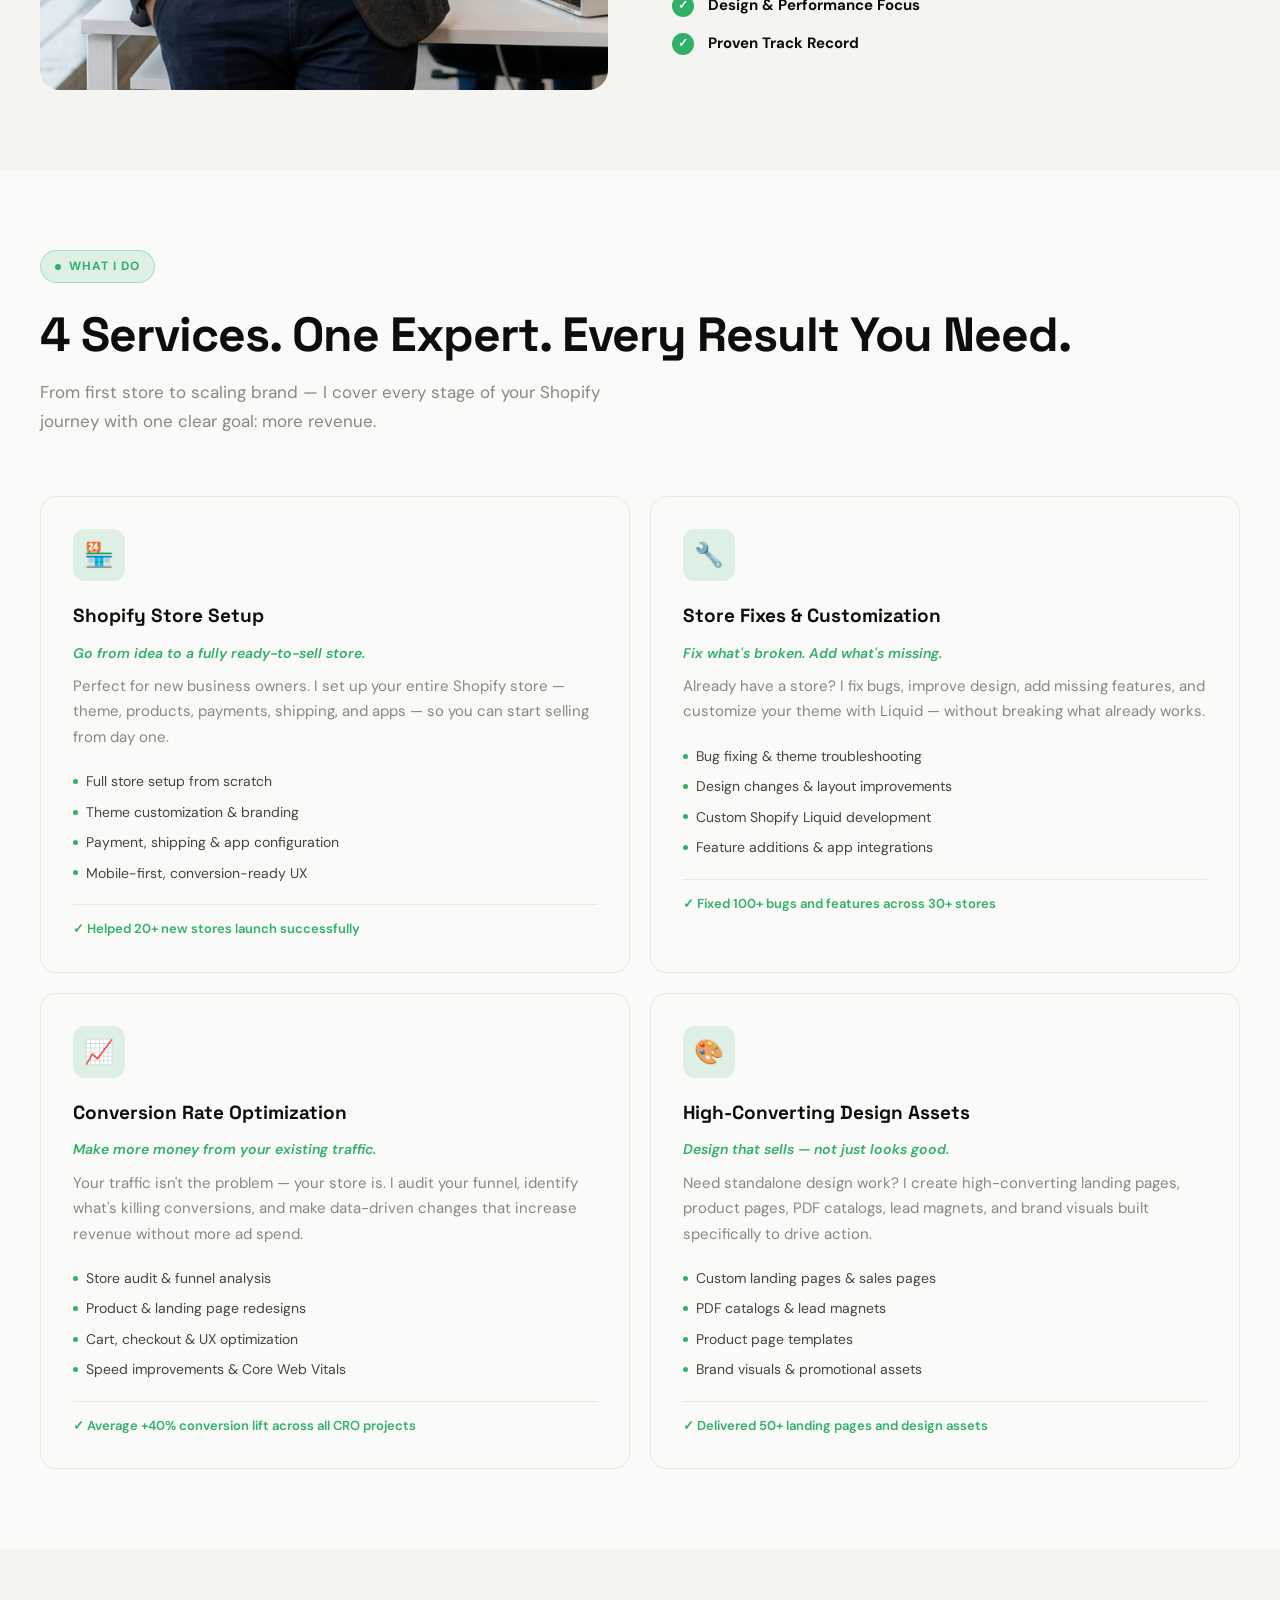
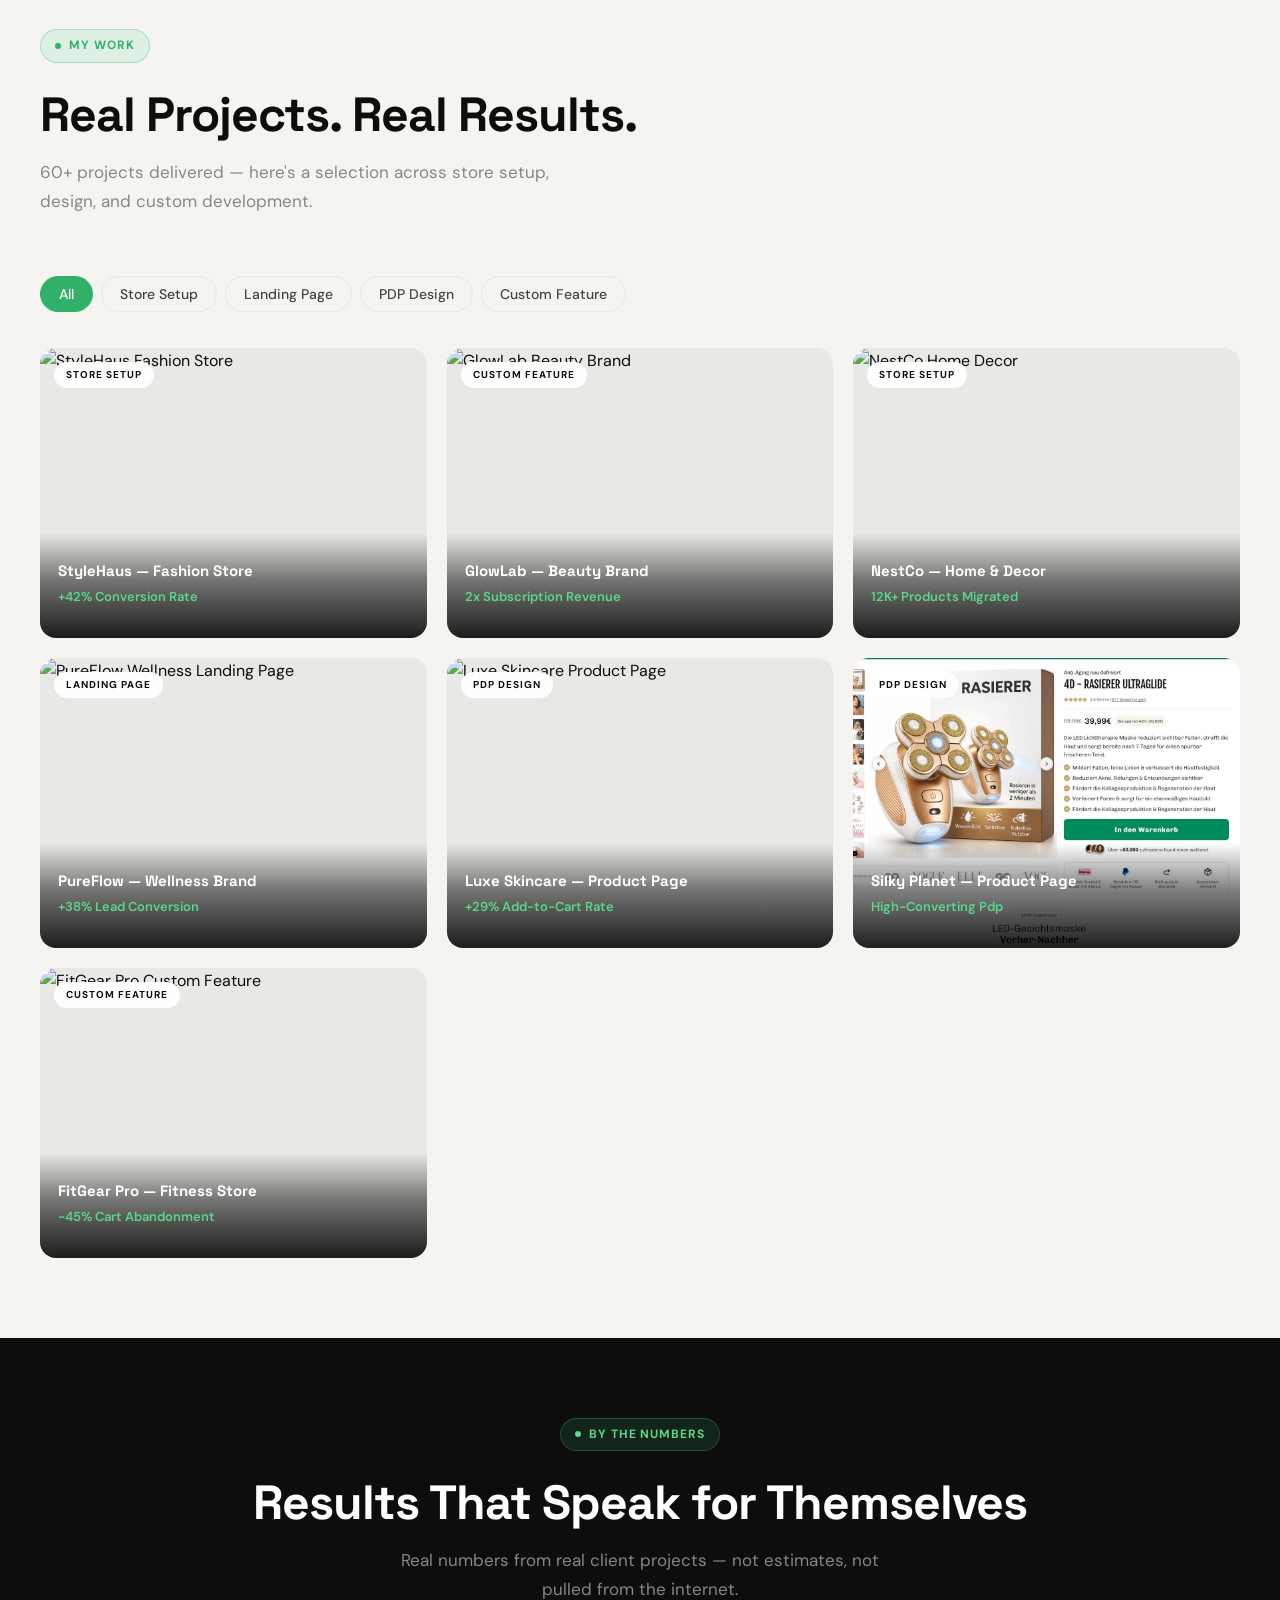
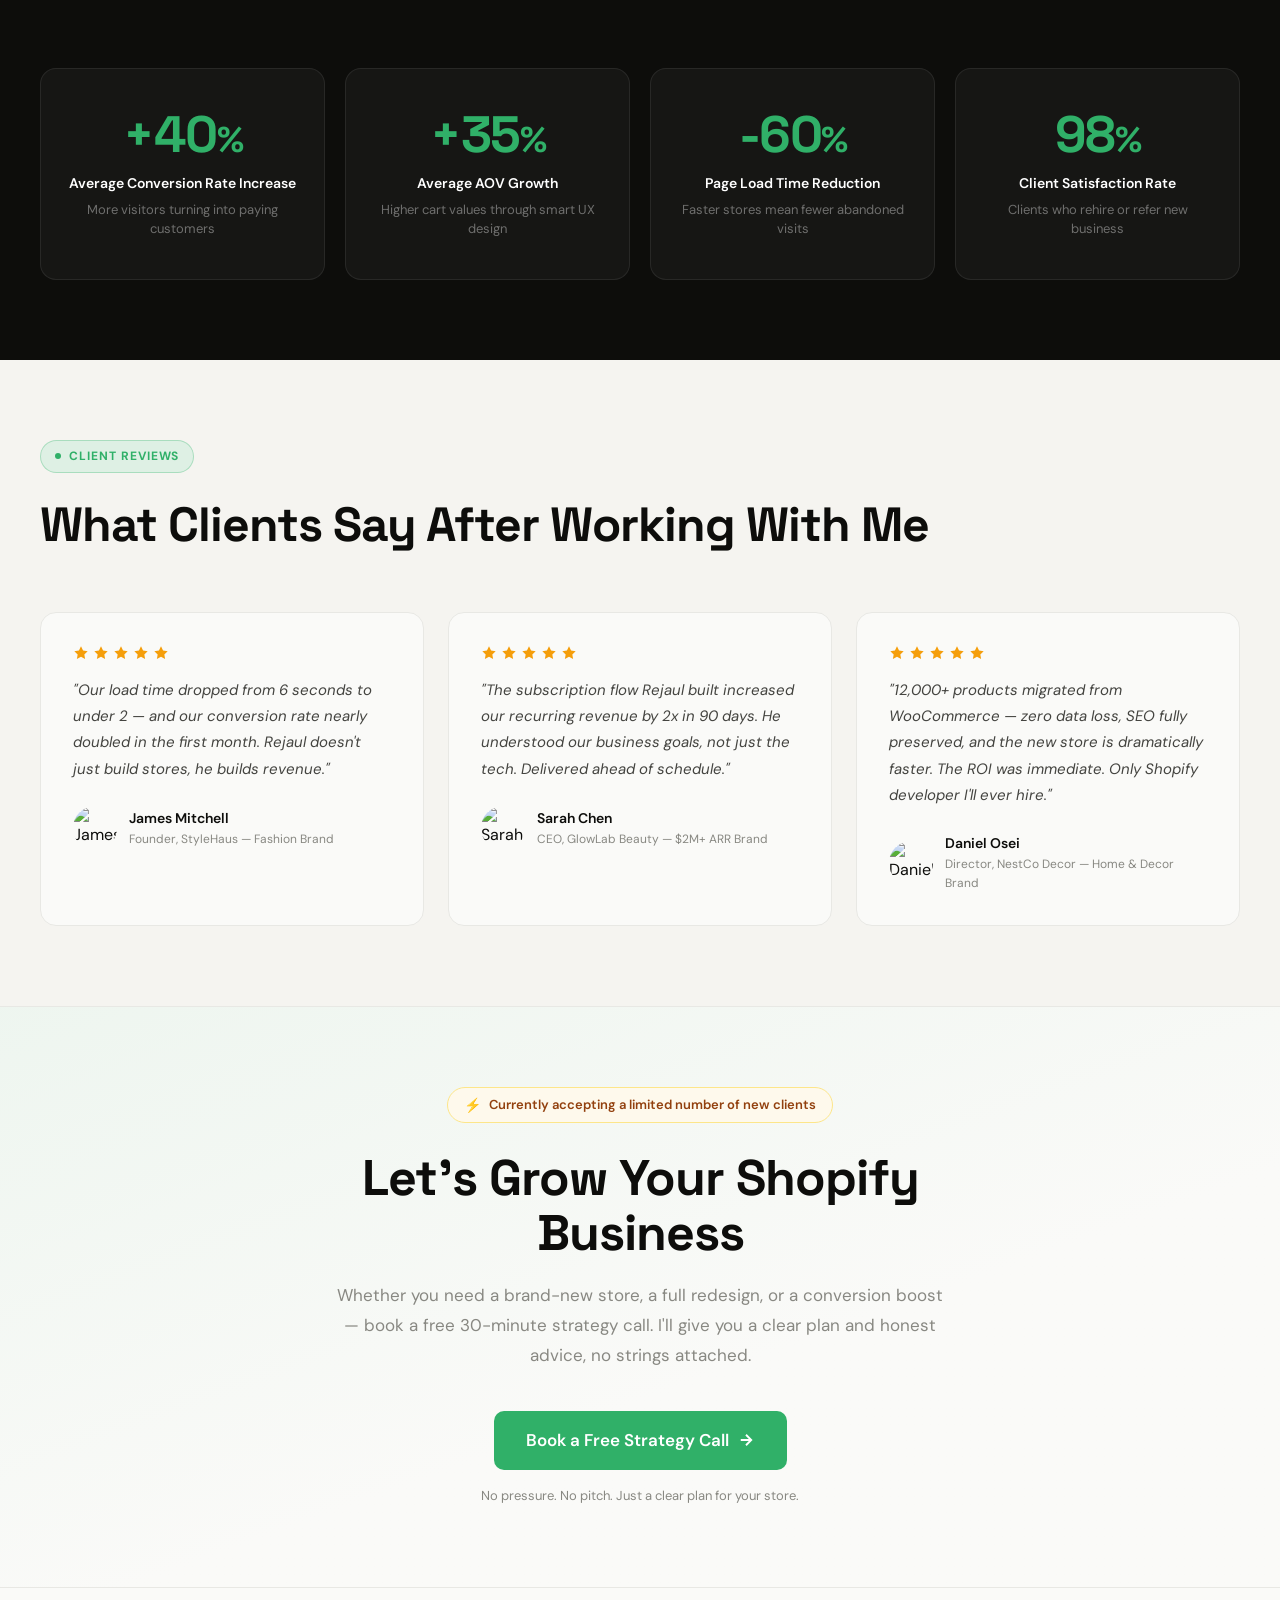
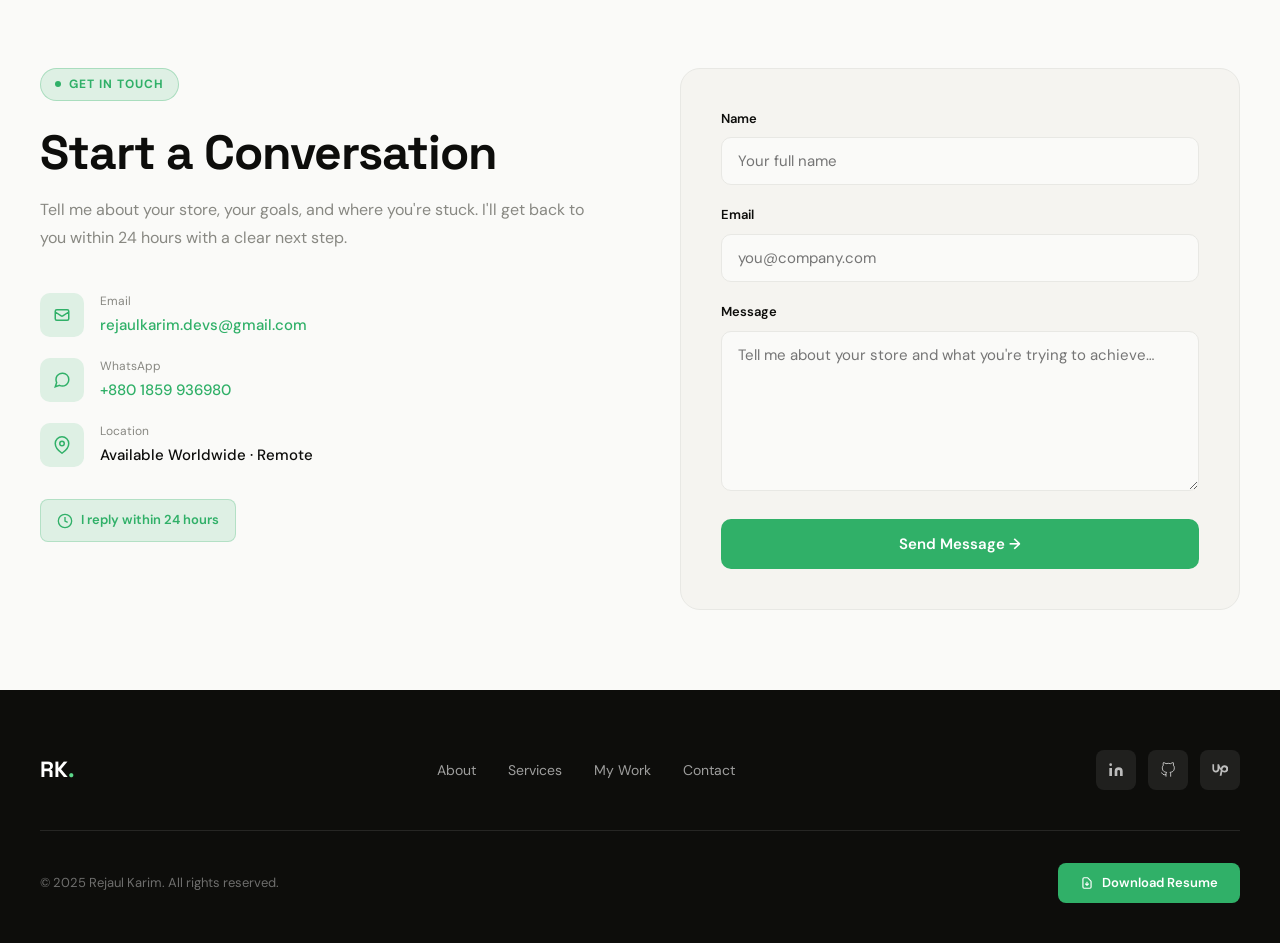
==== commit b8f201ad: "add pdp porfolio" ====
--- a/index.html
+++ b/index.html
@@ -416,6 +416,20 @@
                 </div>
               </div>
             </div>
+            <div class="pf-card" data-category="pdp-design">
+              <div class="pf-img">
+                <img
+                  src="assets/images/pdp.jpg"
+                  alt="Silky Planet Product Page"
+                />
+                <div class="pf-cat-tag">PDP Design</div>
+                <div class="pf-overlay">
+                  <div class="pf-project-name">Silky Planet — Product Page</div>
+                  <div class="pf-result">High-Converting Pdp</div>
+                  <a class="pf-live-btn" href="#contact">View Live →</a>
+                </div>
+              </div>
+            </div>
 
             <div class="pf-card" data-category="custom-feature">
               <div class="pf-img">
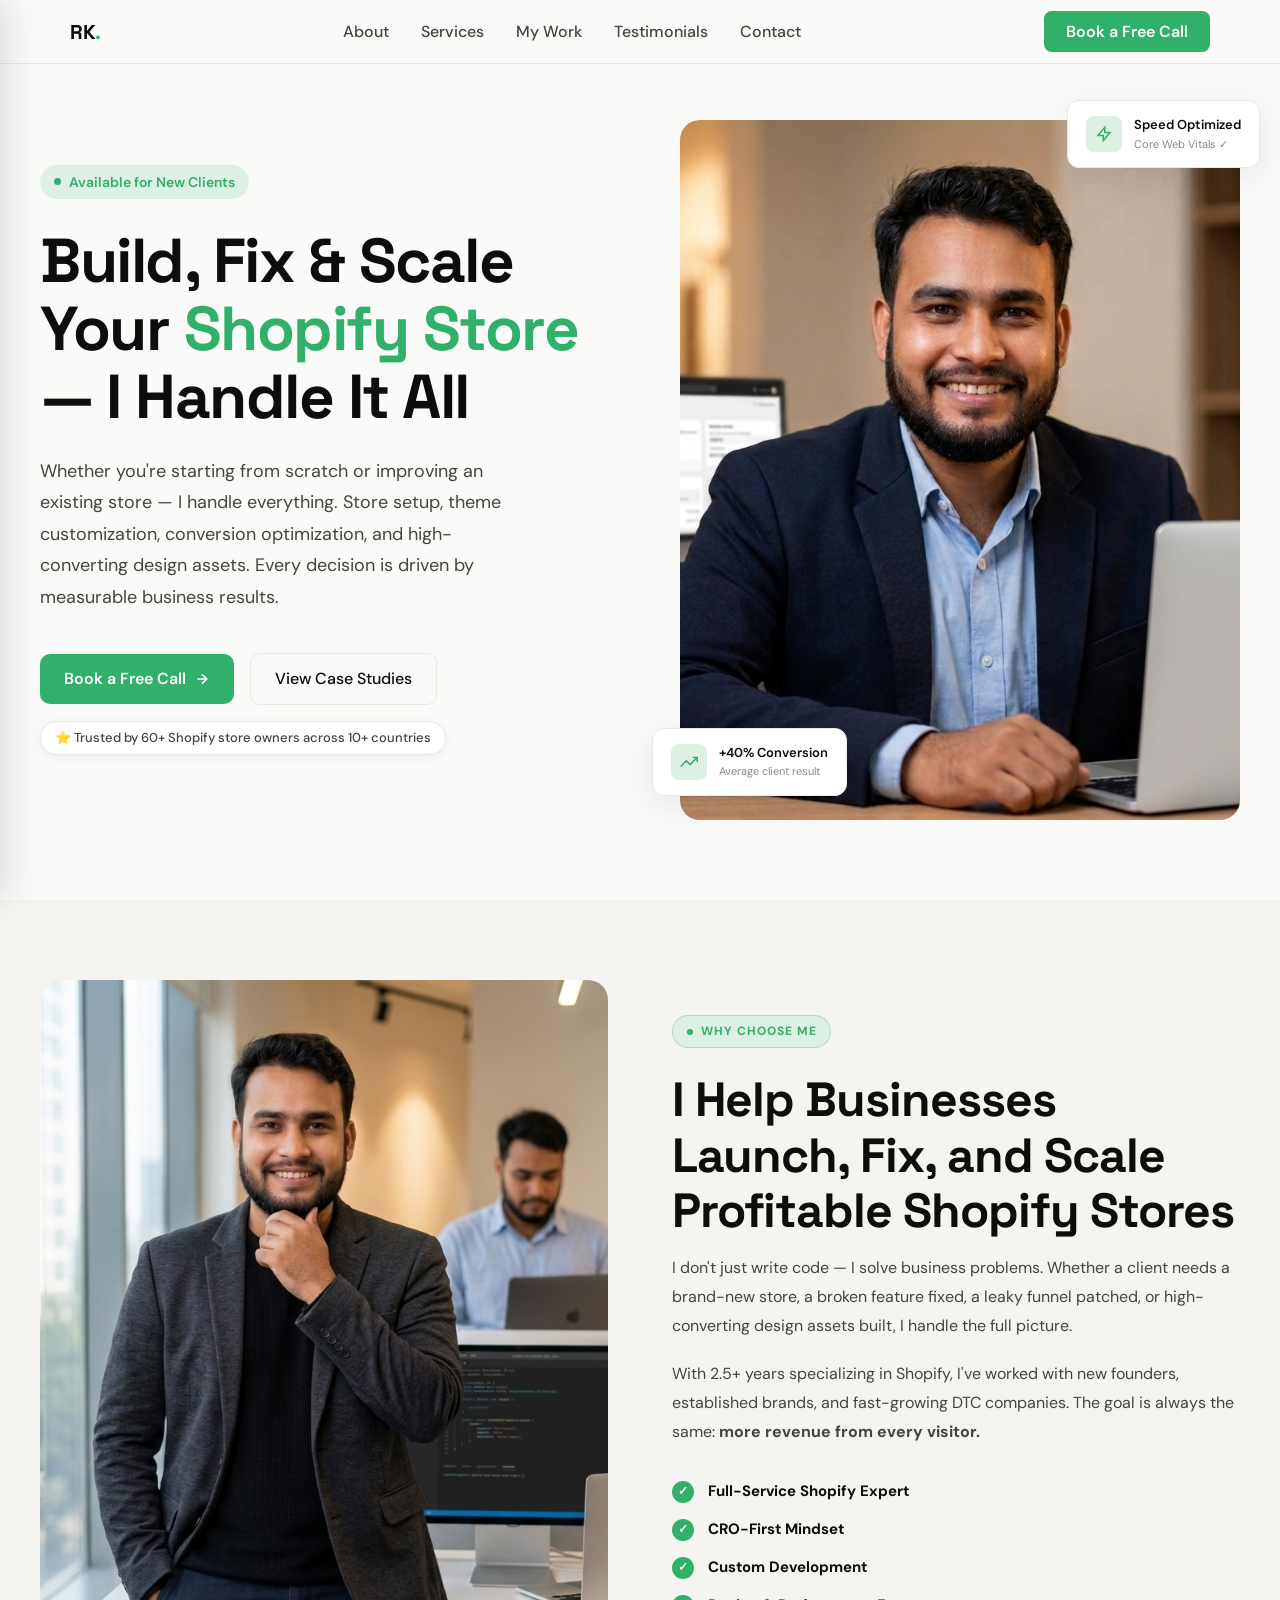
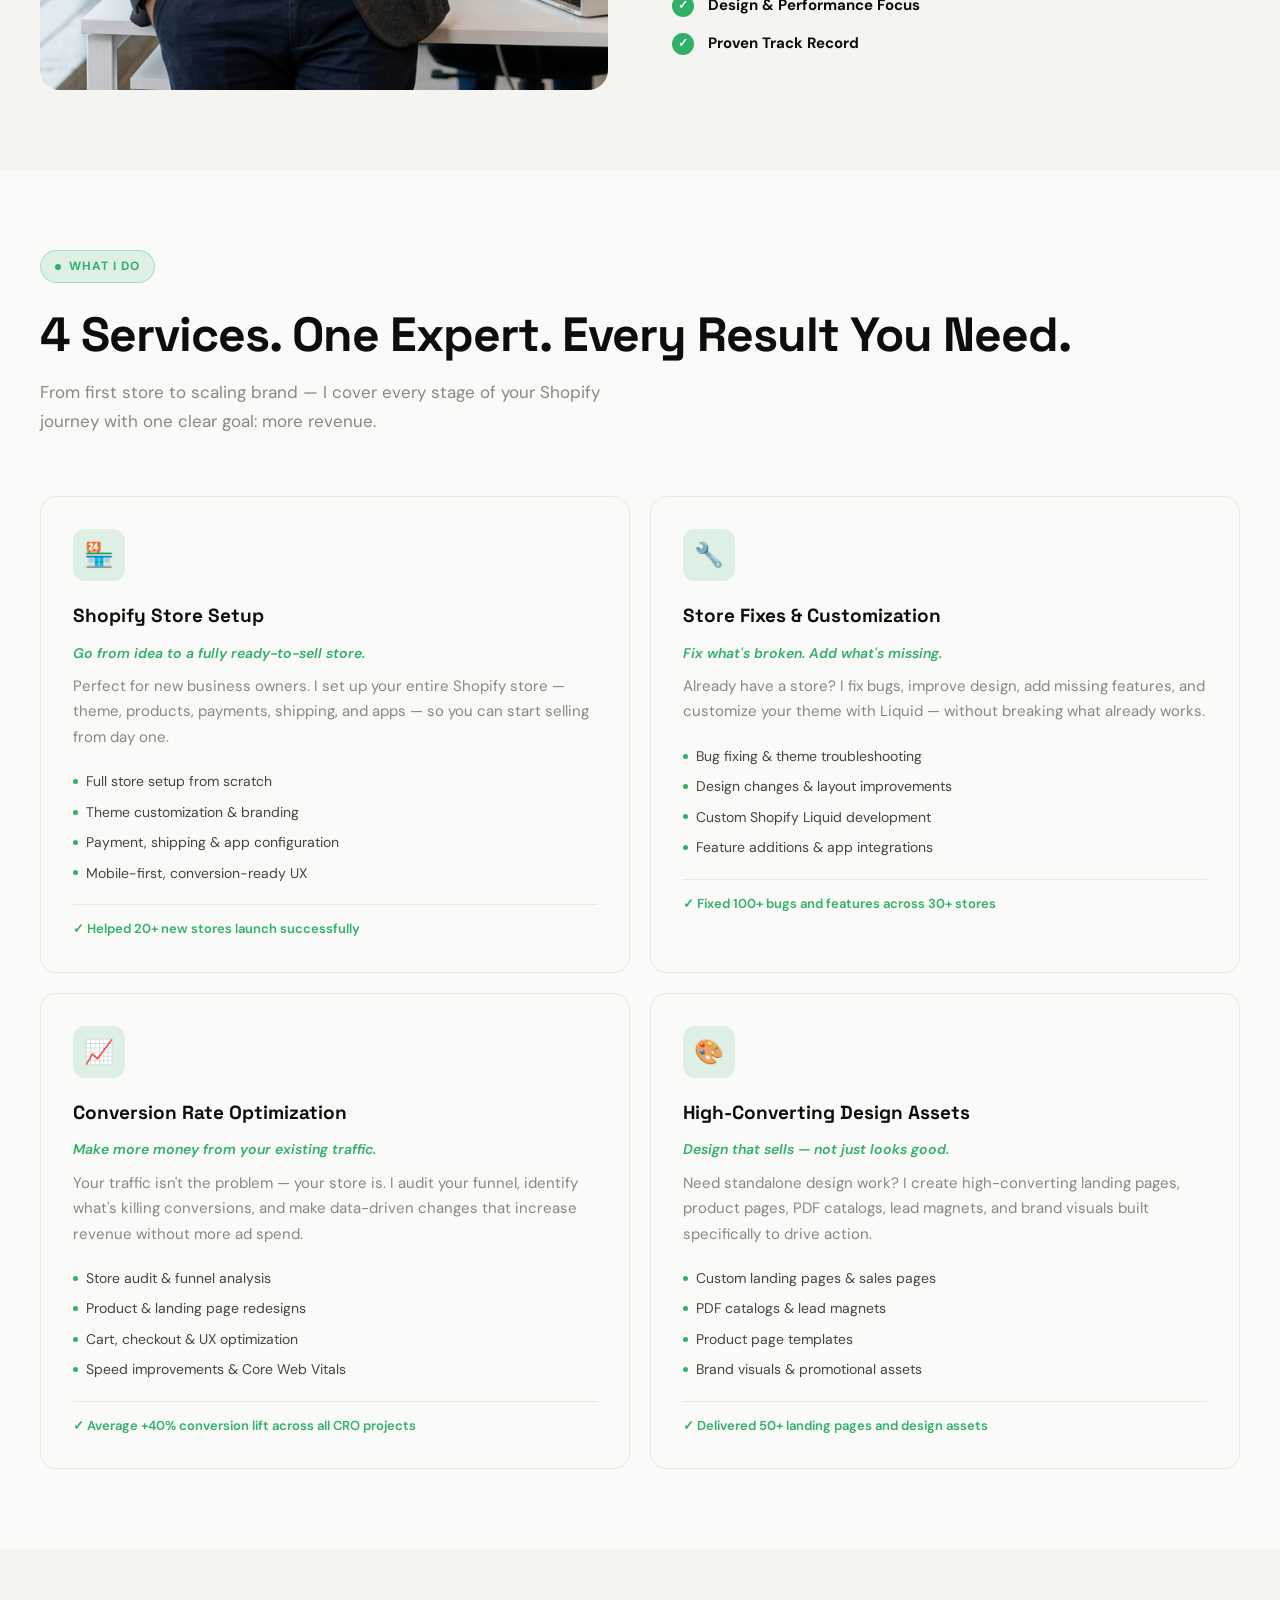
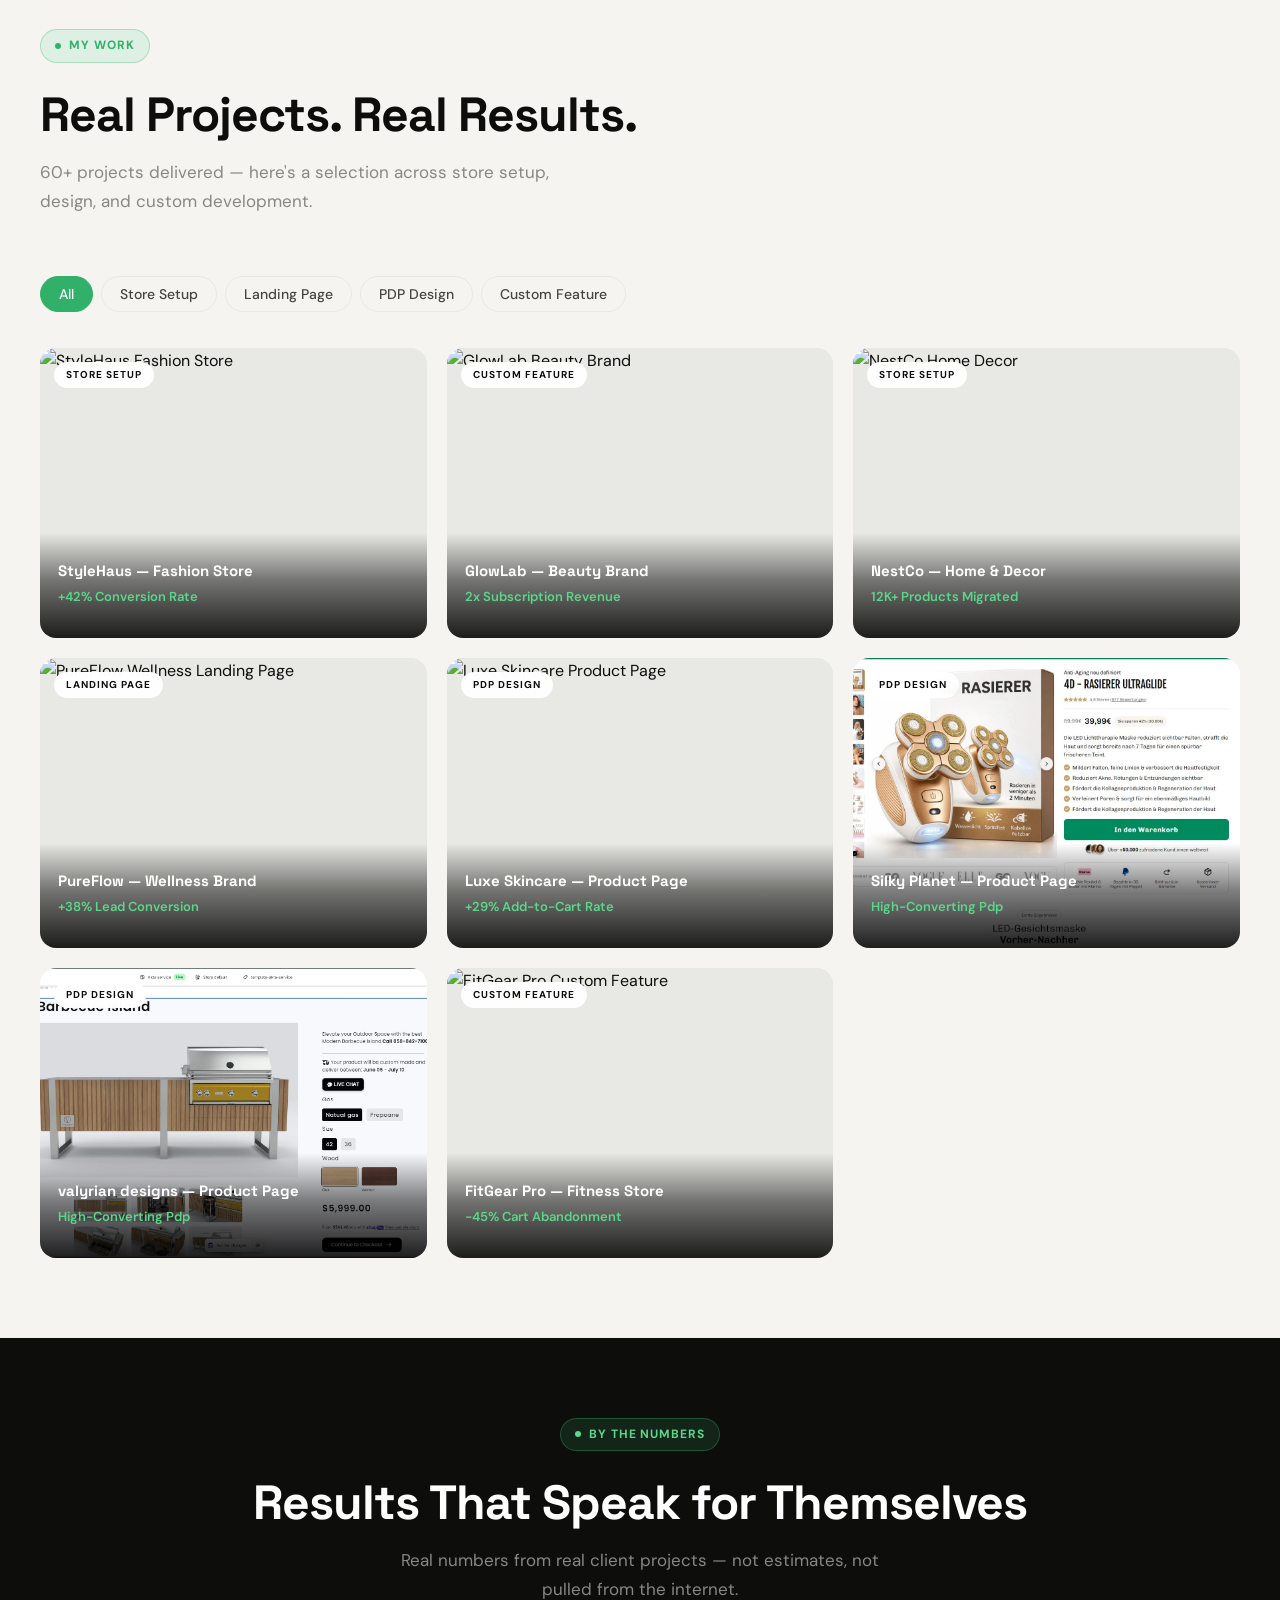
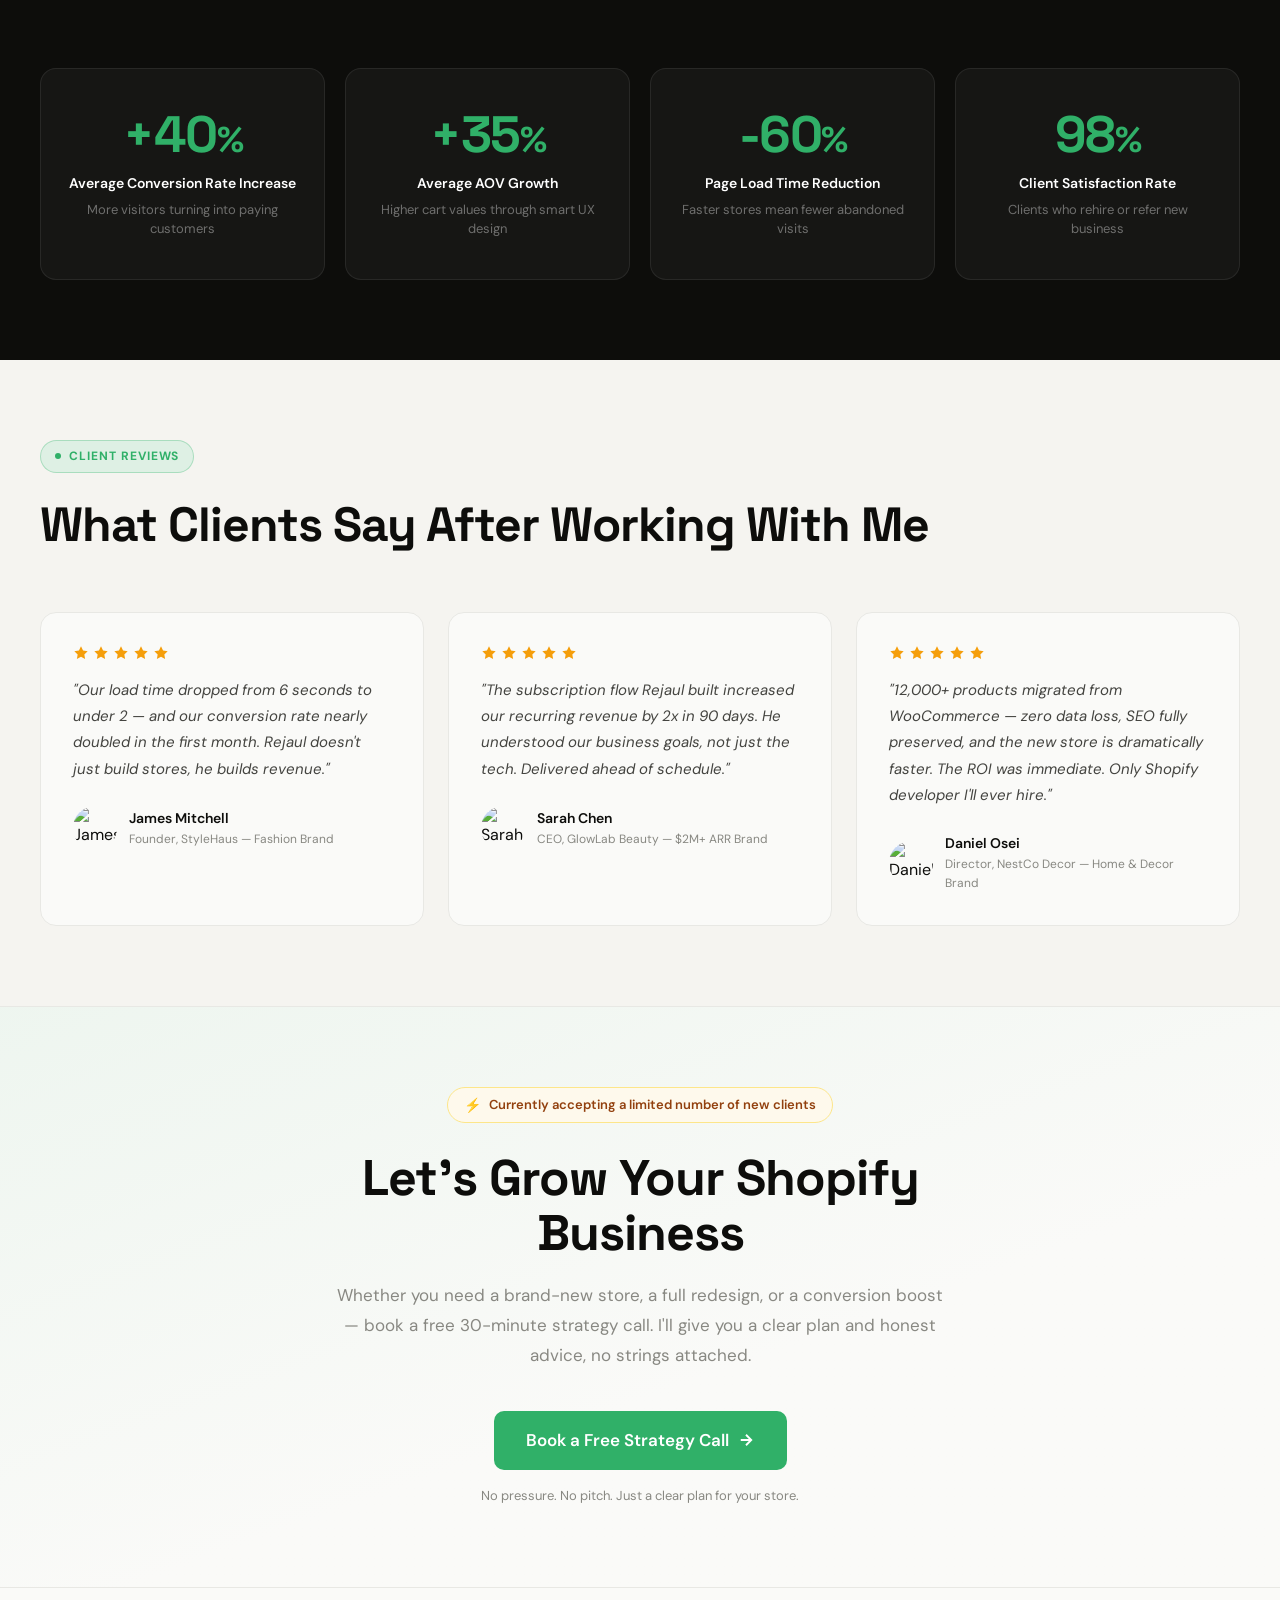
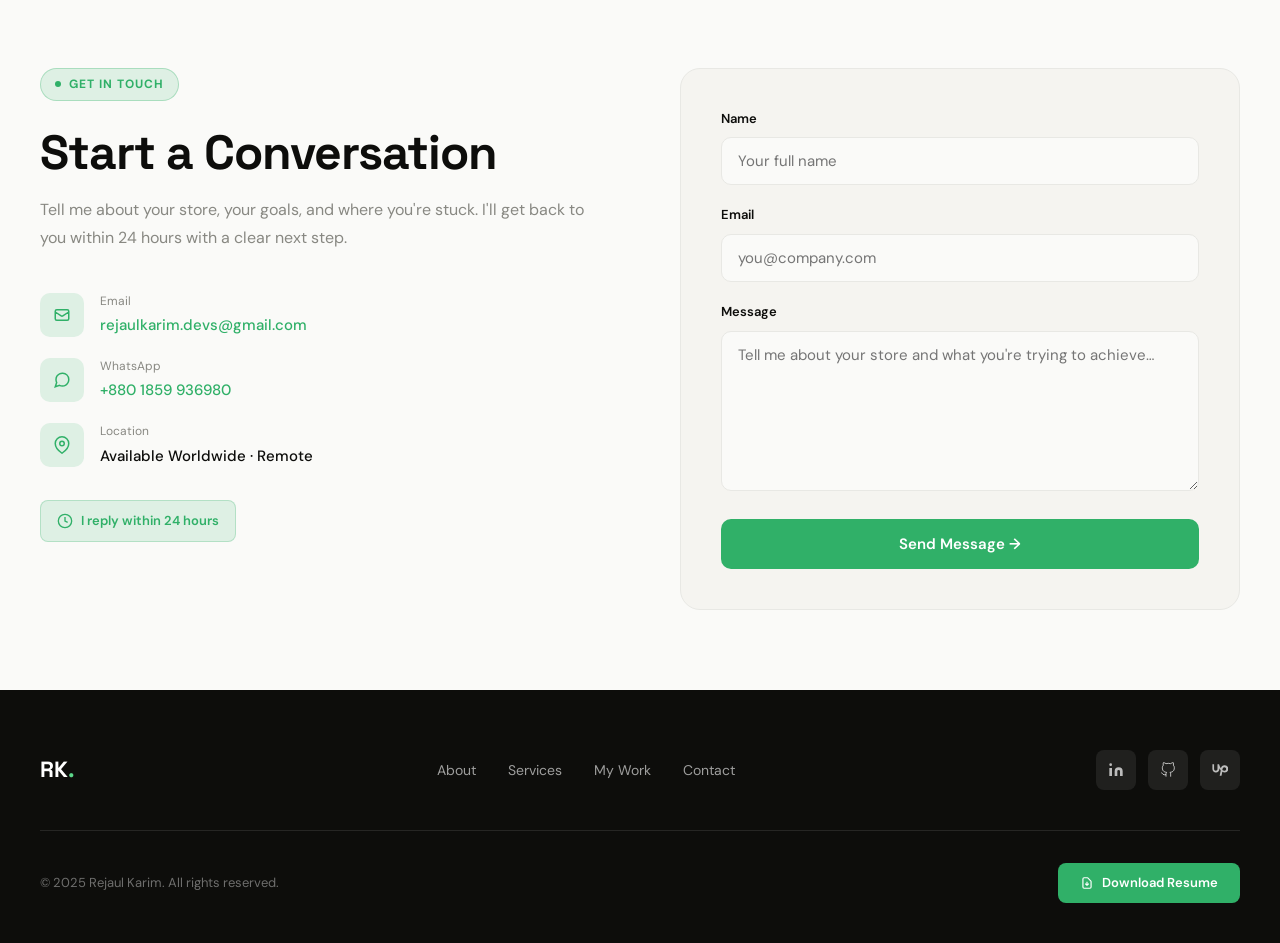
==== commit 65d6103e: "update" ====
--- a/index.html
+++ b/index.html
@@ -430,6 +430,22 @@
                 </div>
               </div>
             </div>
+            <div class="pf-card" data-category="pdp-design">
+              <div class="pf-img">
+                <img
+                  src="assets/images/valeriyan-design.jpg"
+                  alt="Silky Planet Product Page"
+                />
+                <div class="pf-cat-tag">PDP Design</div>
+                <div class="pf-overlay">
+                  <div class="pf-project-name">
+                    valyrian designs — Product Page
+                  </div>
+                  <div class="pf-result">High-Converting Pdp</div>
+                  <a class="pf-live-btn" href="#contact">View Live →</a>
+                </div>
+              </div>
+            </div>
 
             <div class="pf-card" data-category="custom-feature">
               <div class="pf-img">
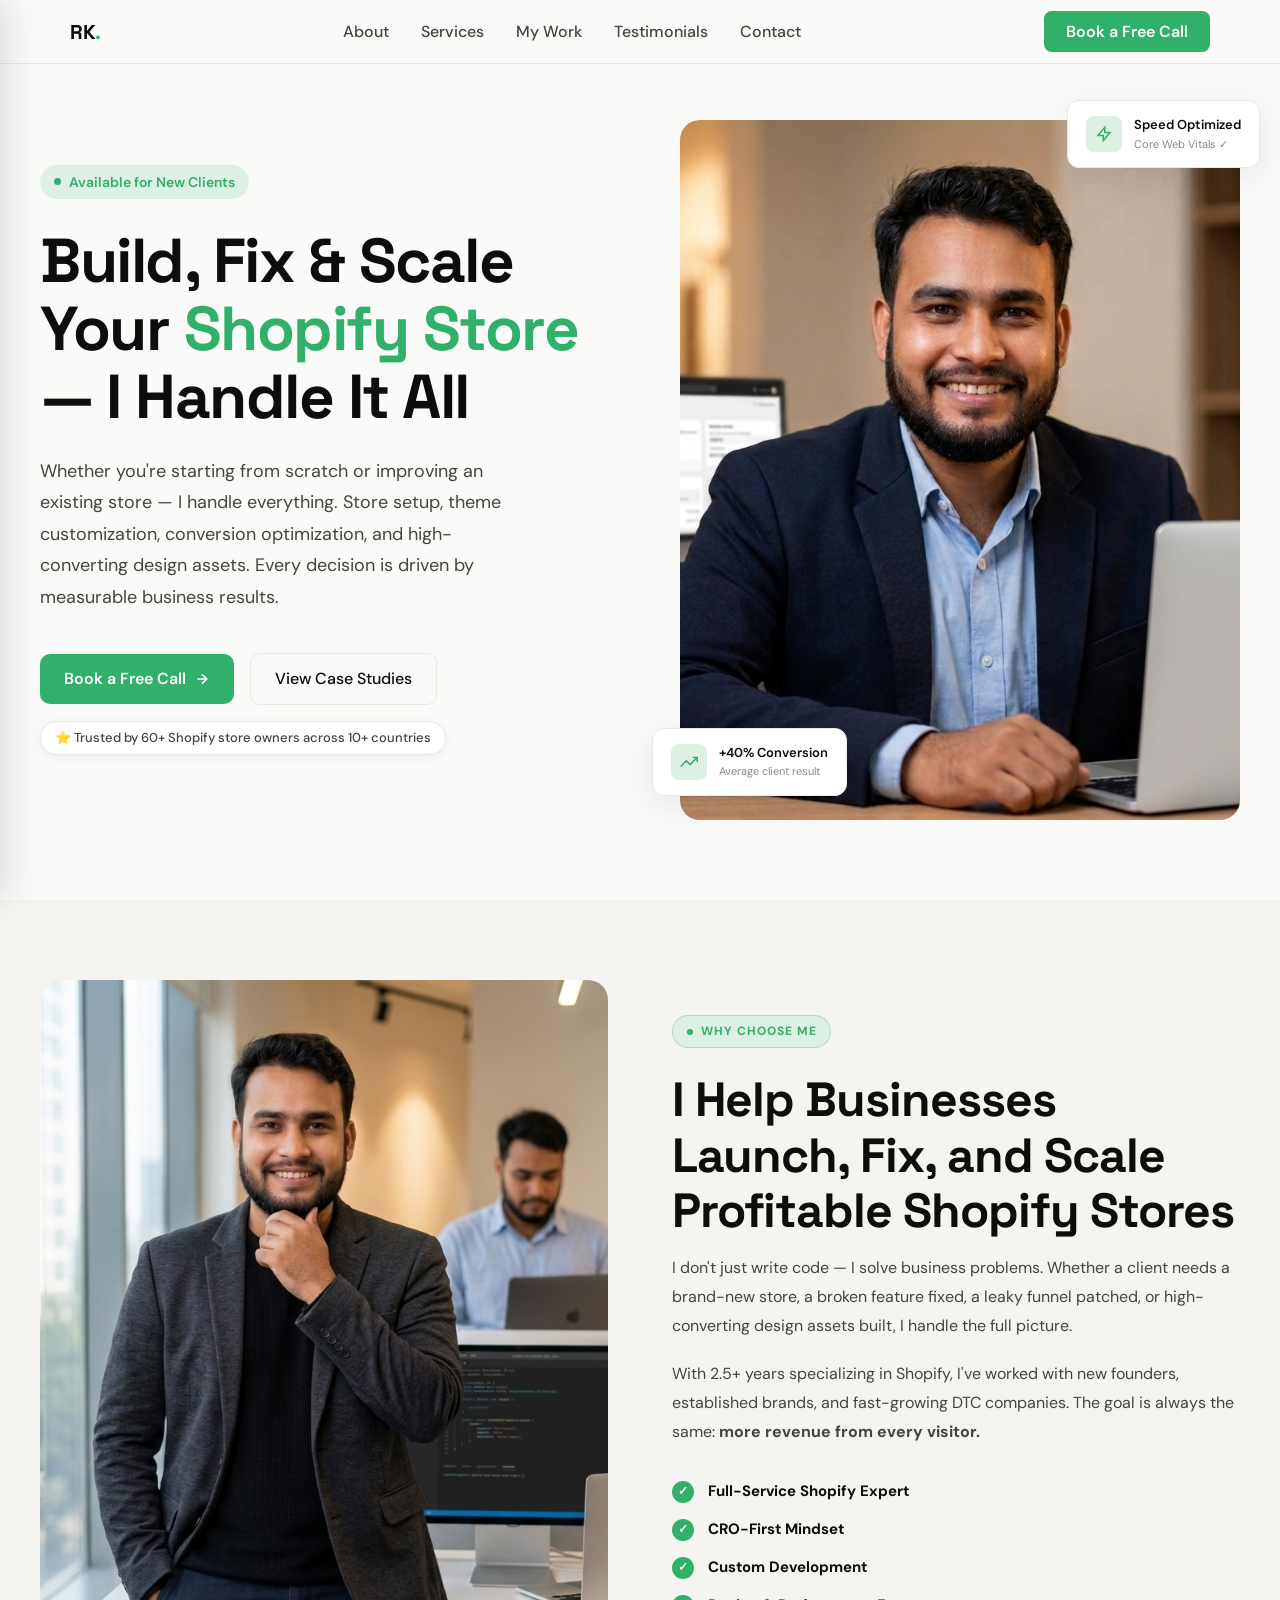
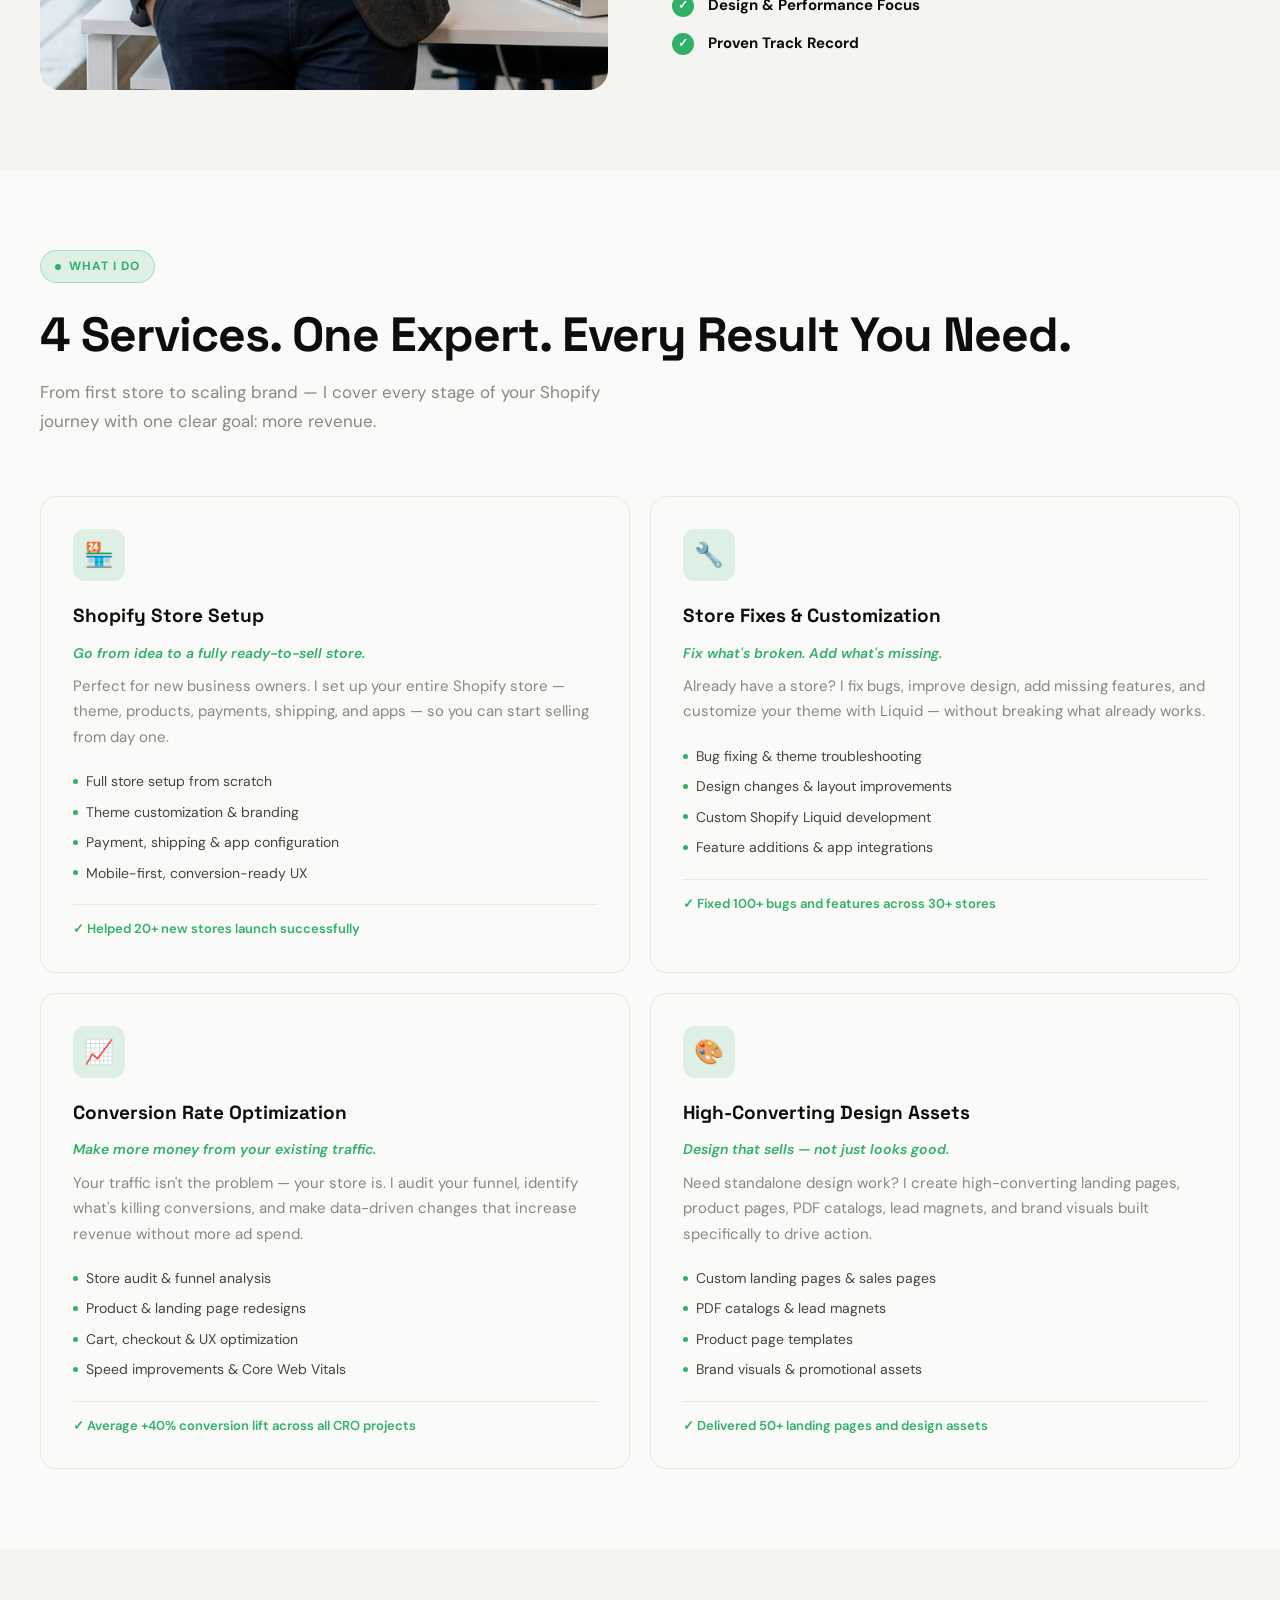
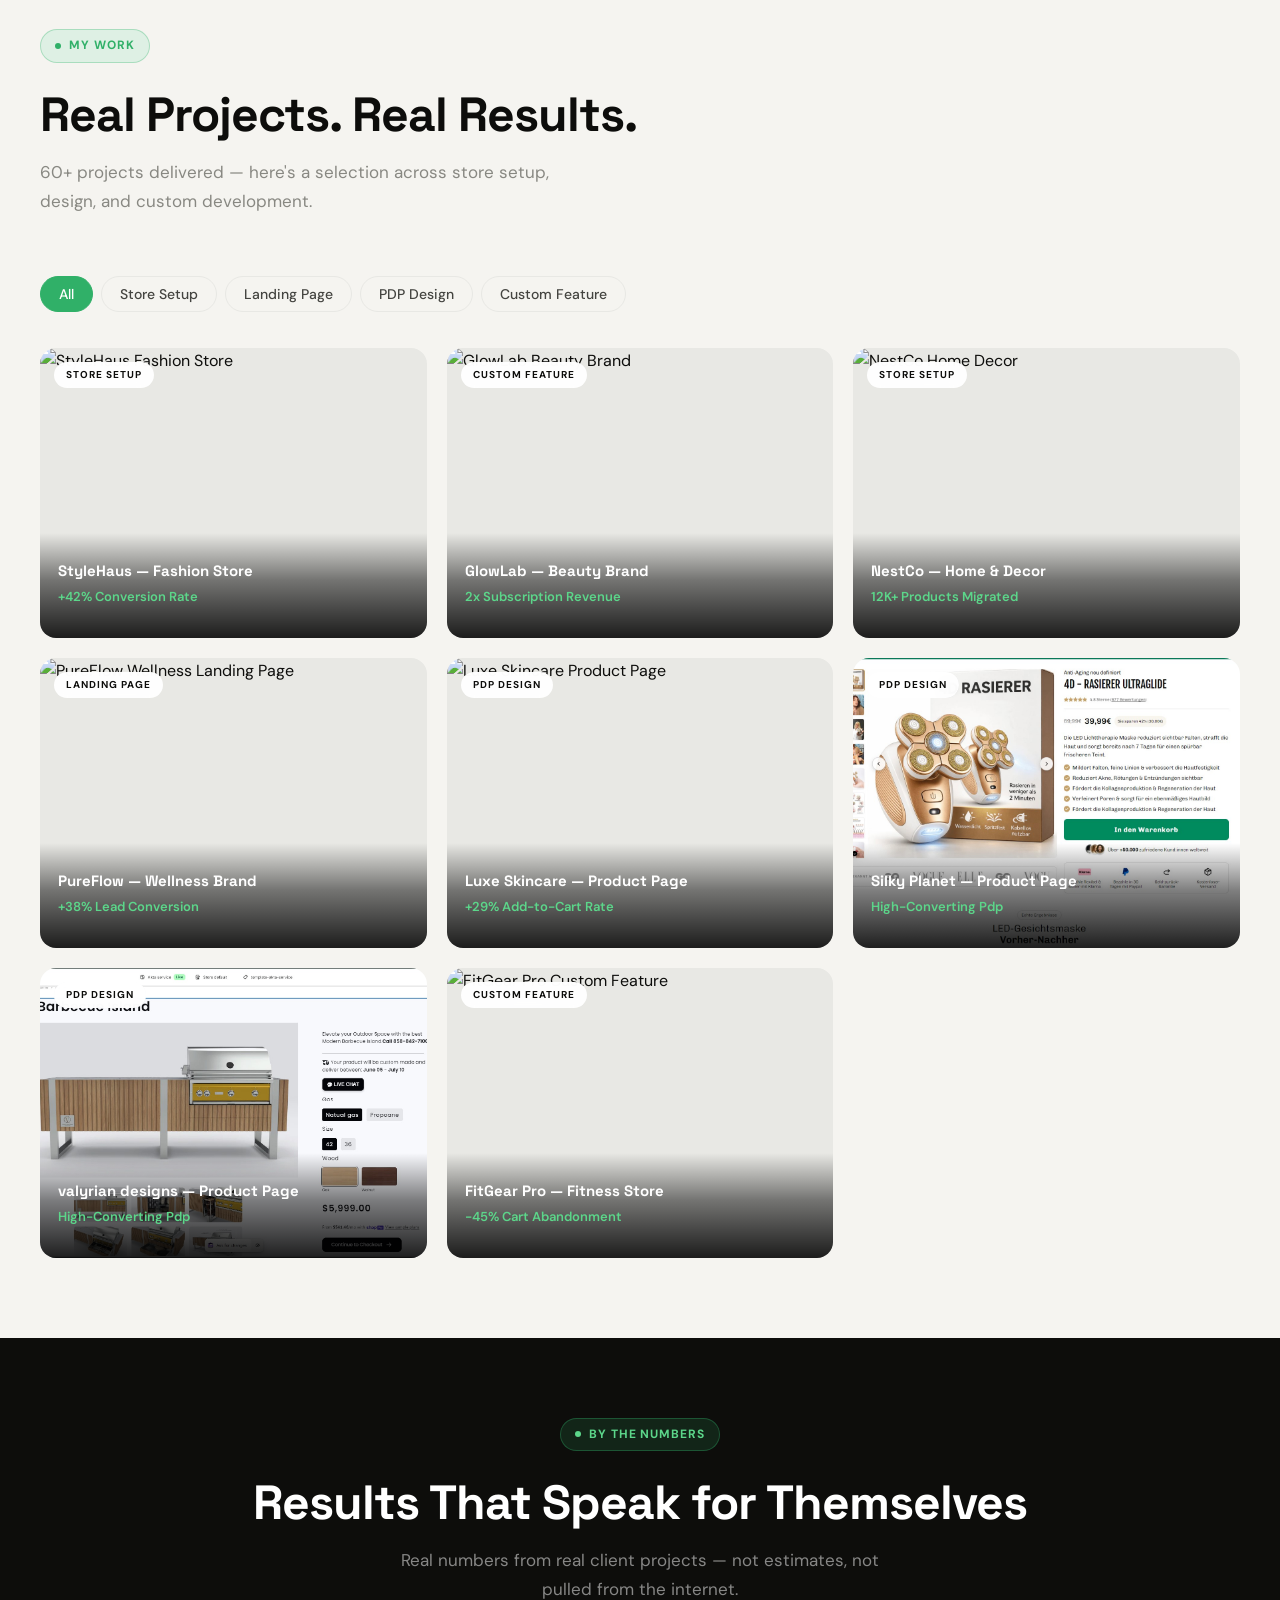
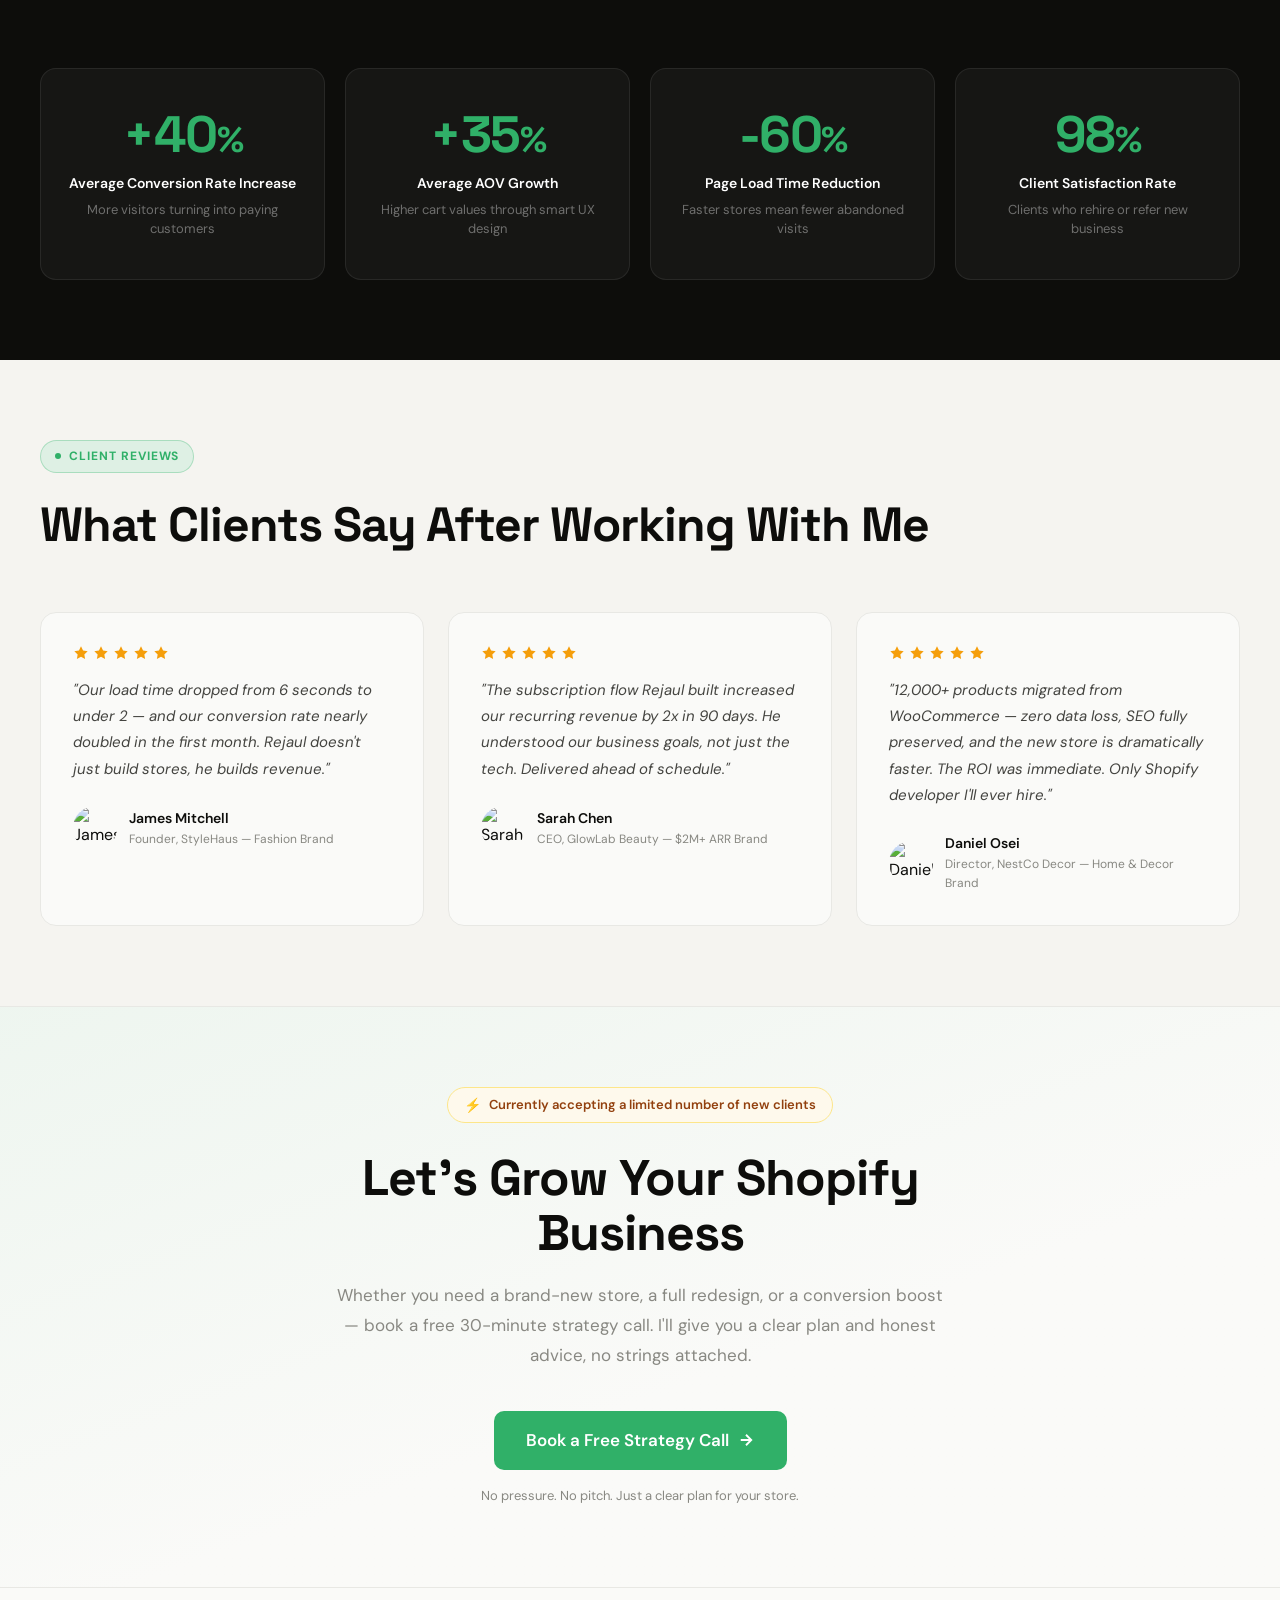
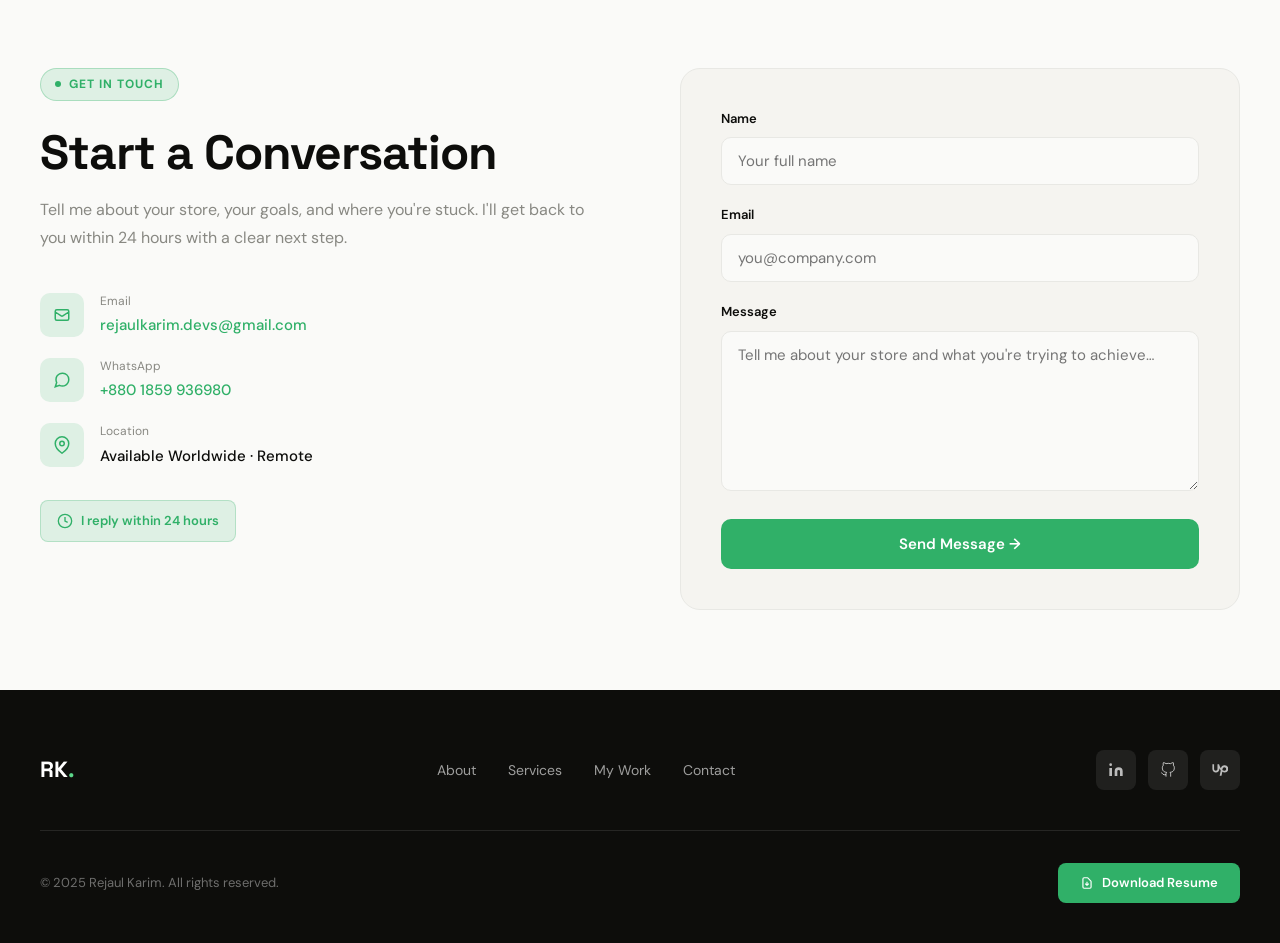
==== commit 03493244: "add" ====
--- a/index.html
+++ b/index.html
@@ -434,7 +434,7 @@
               <div class="pf-img">
                 <img
                   src="assets/images/valeriyan-design.jpg"
-                  alt="Silky Planet Product Page"
+                  alt="Silky Planet Product Page "
                 />
                 <div class="pf-cat-tag">PDP Design</div>
                 <div class="pf-overlay">
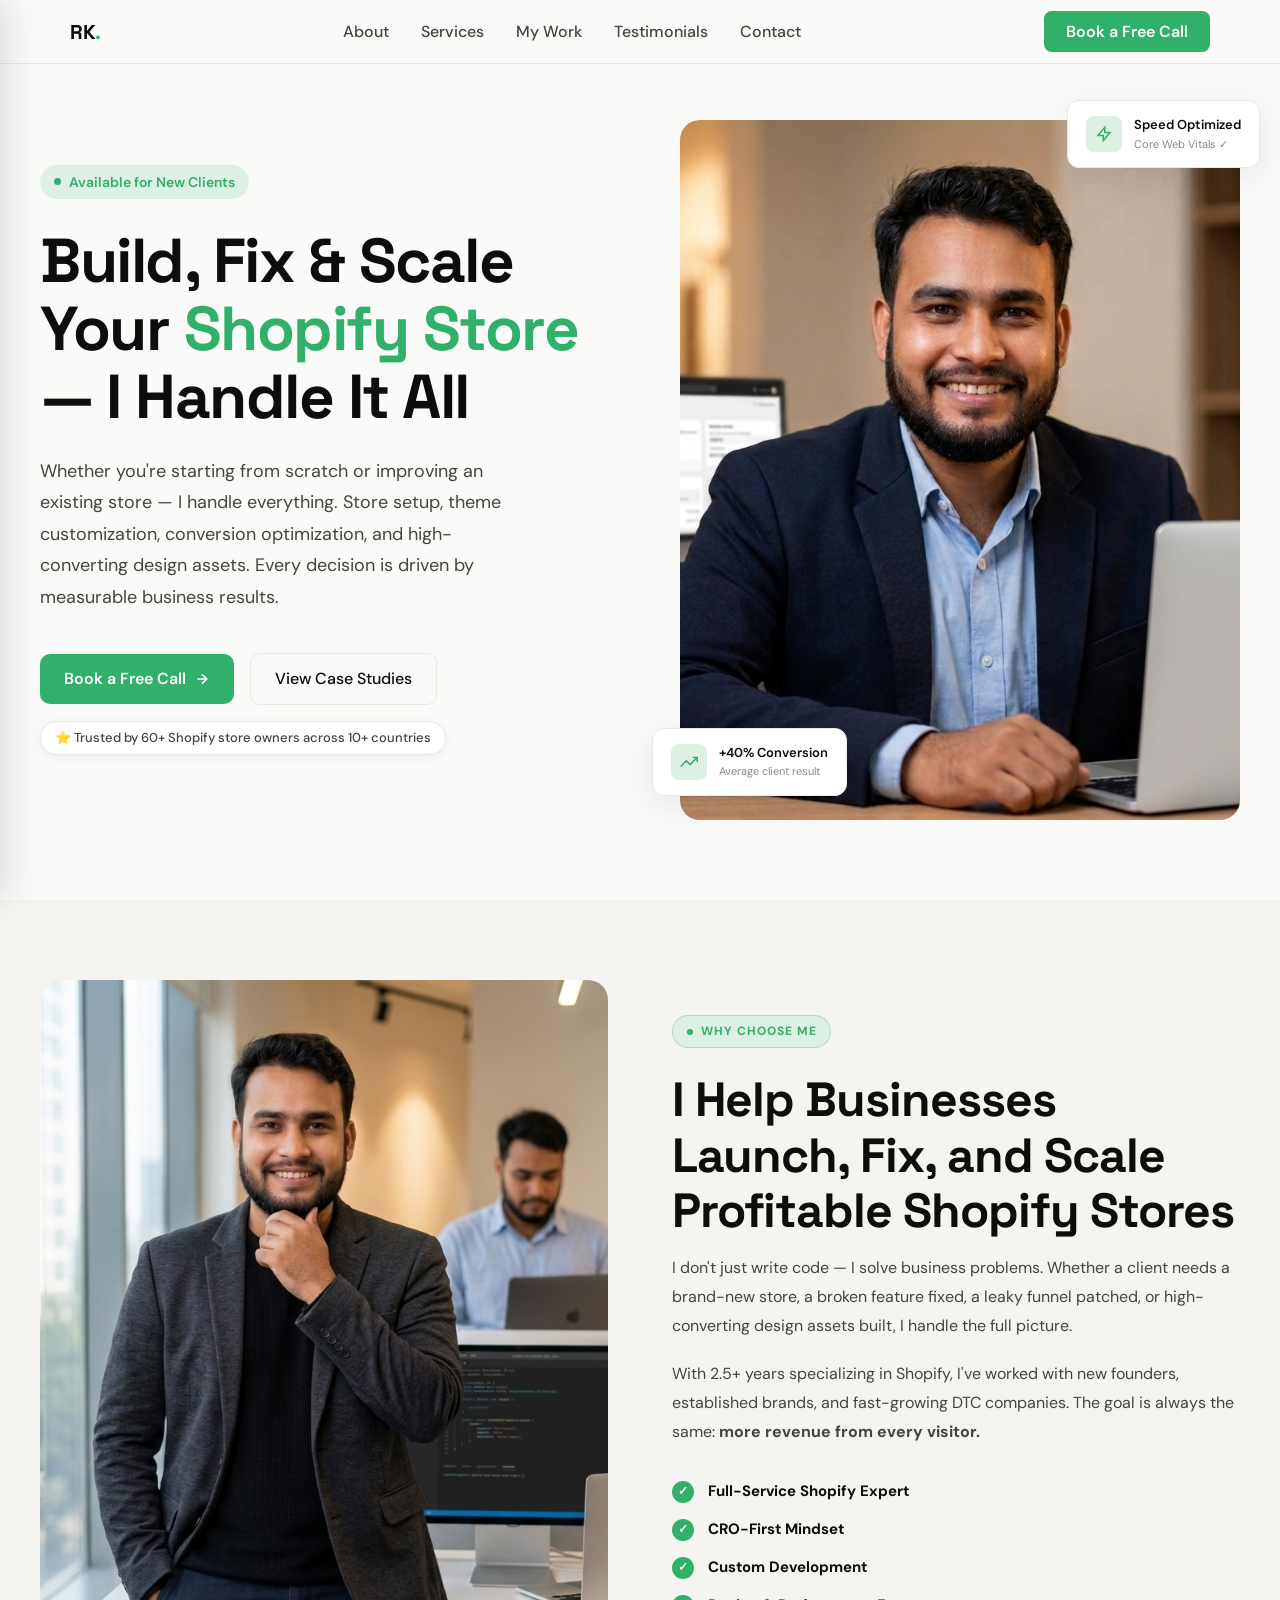
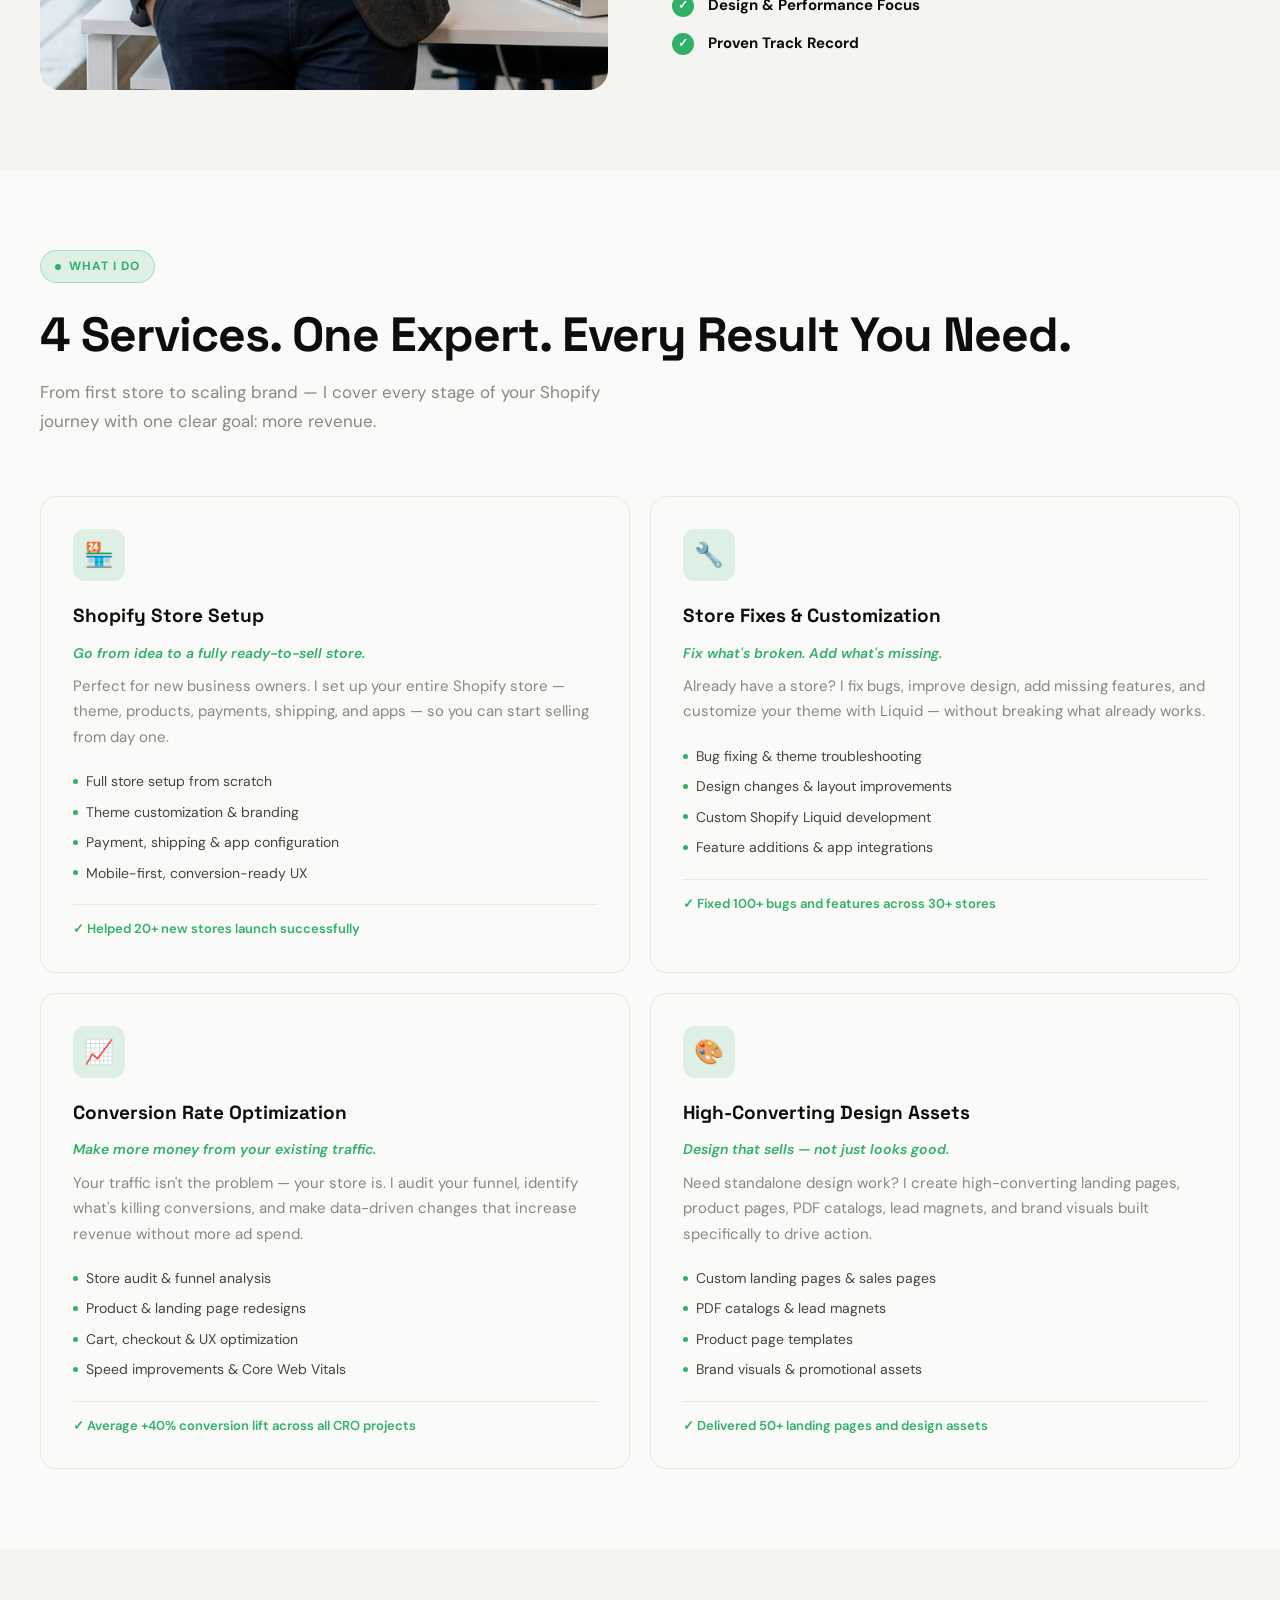
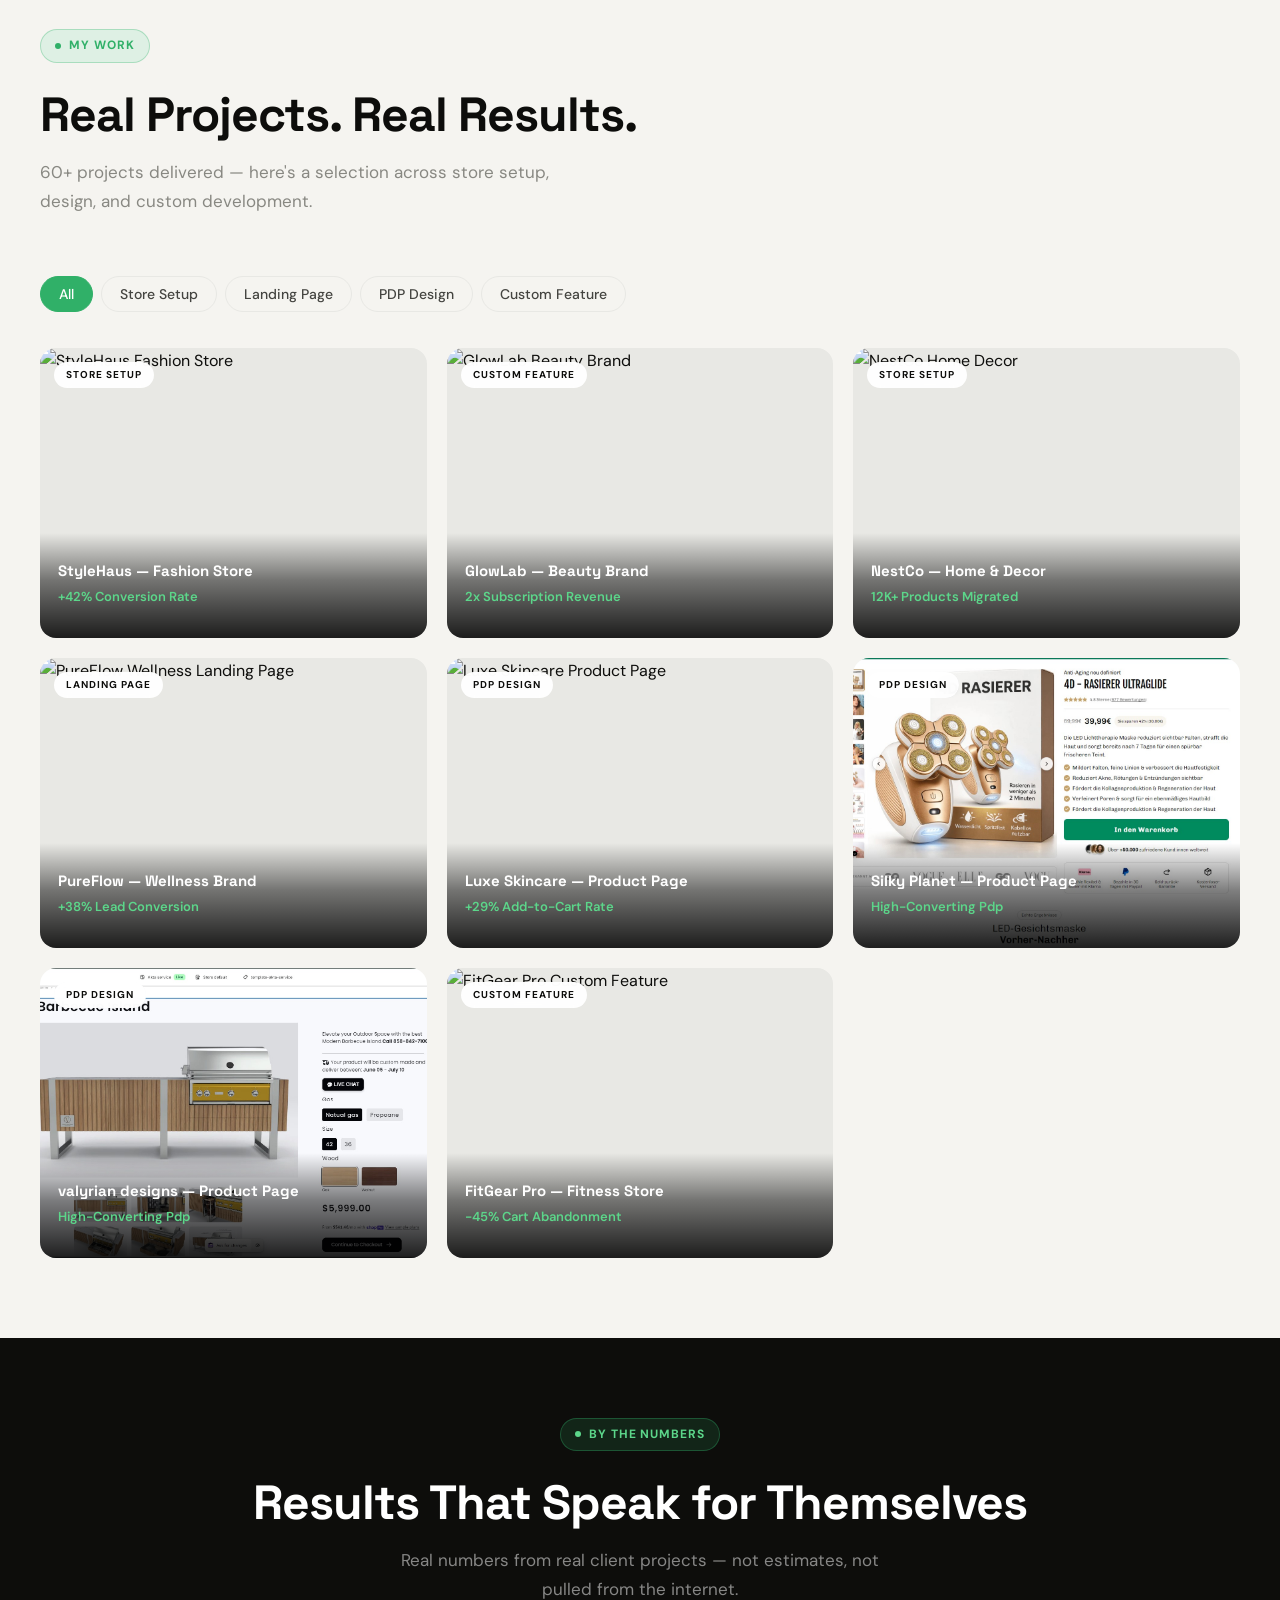
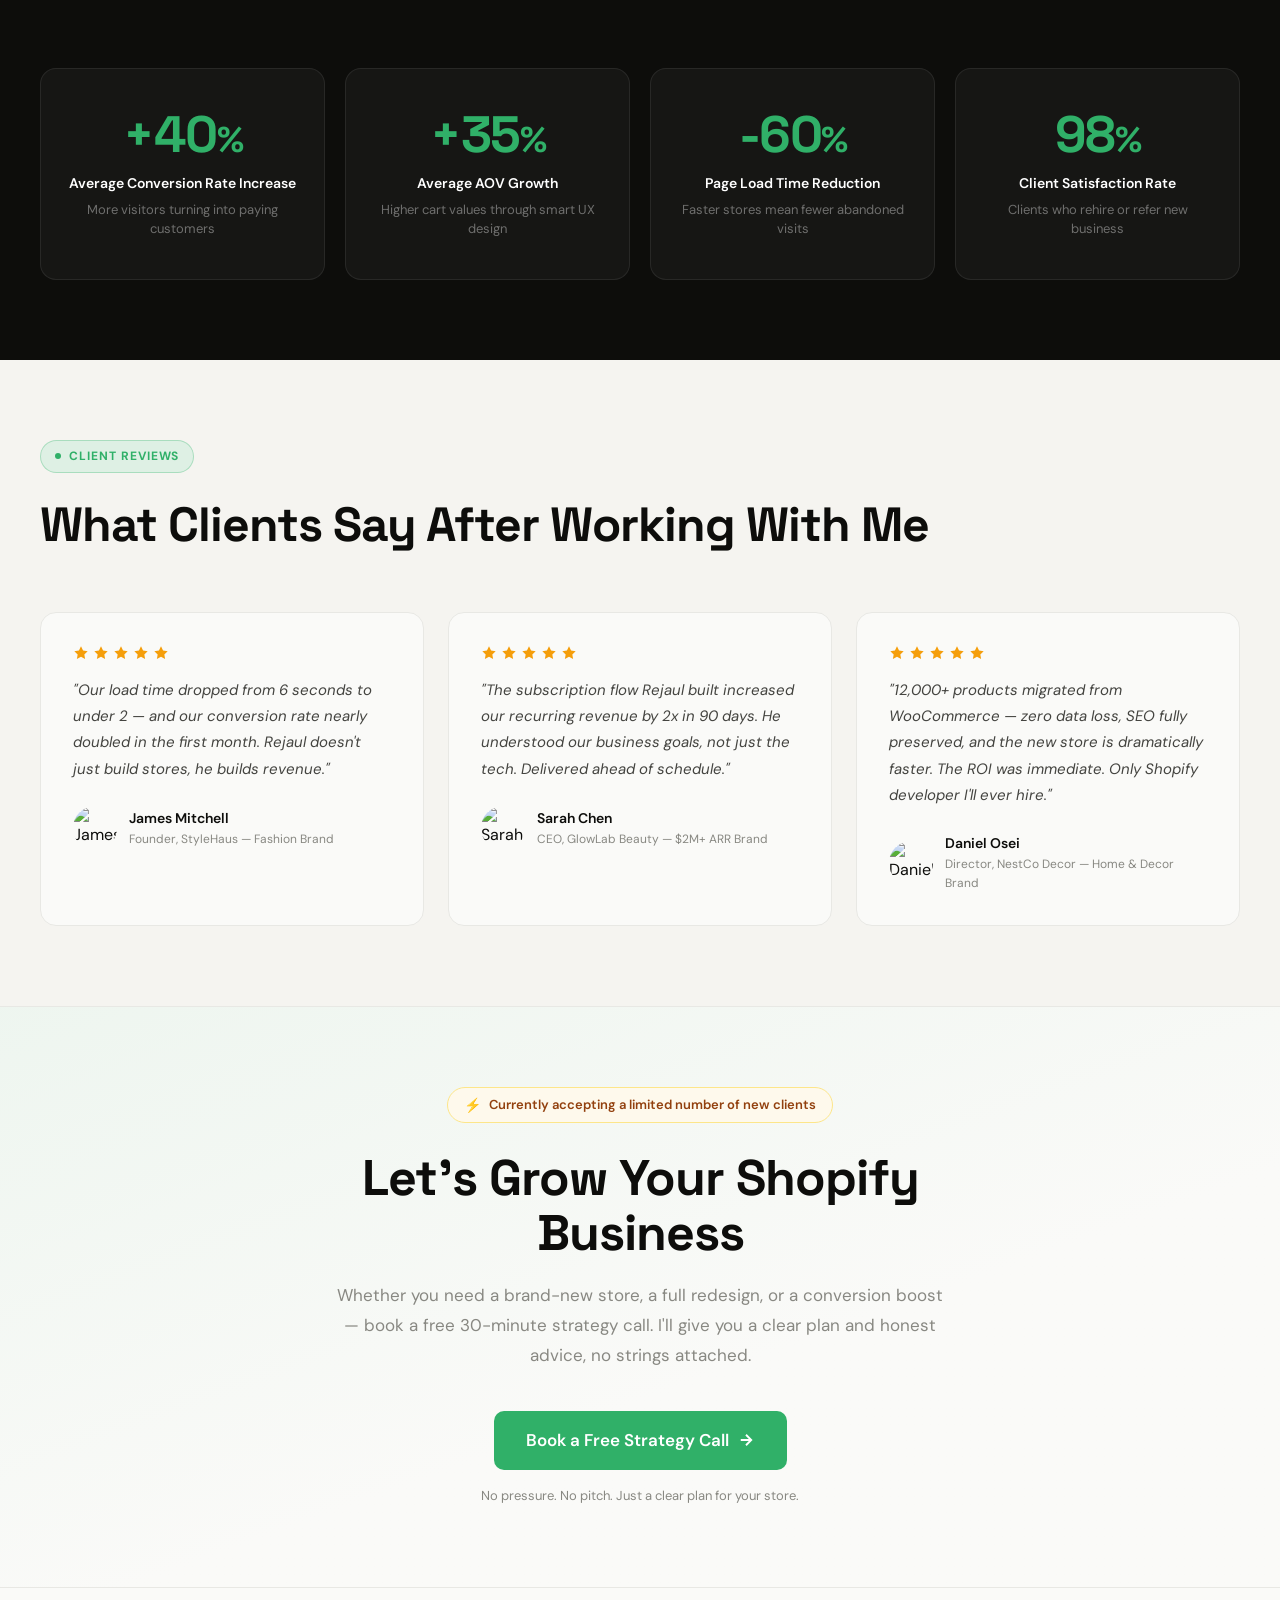
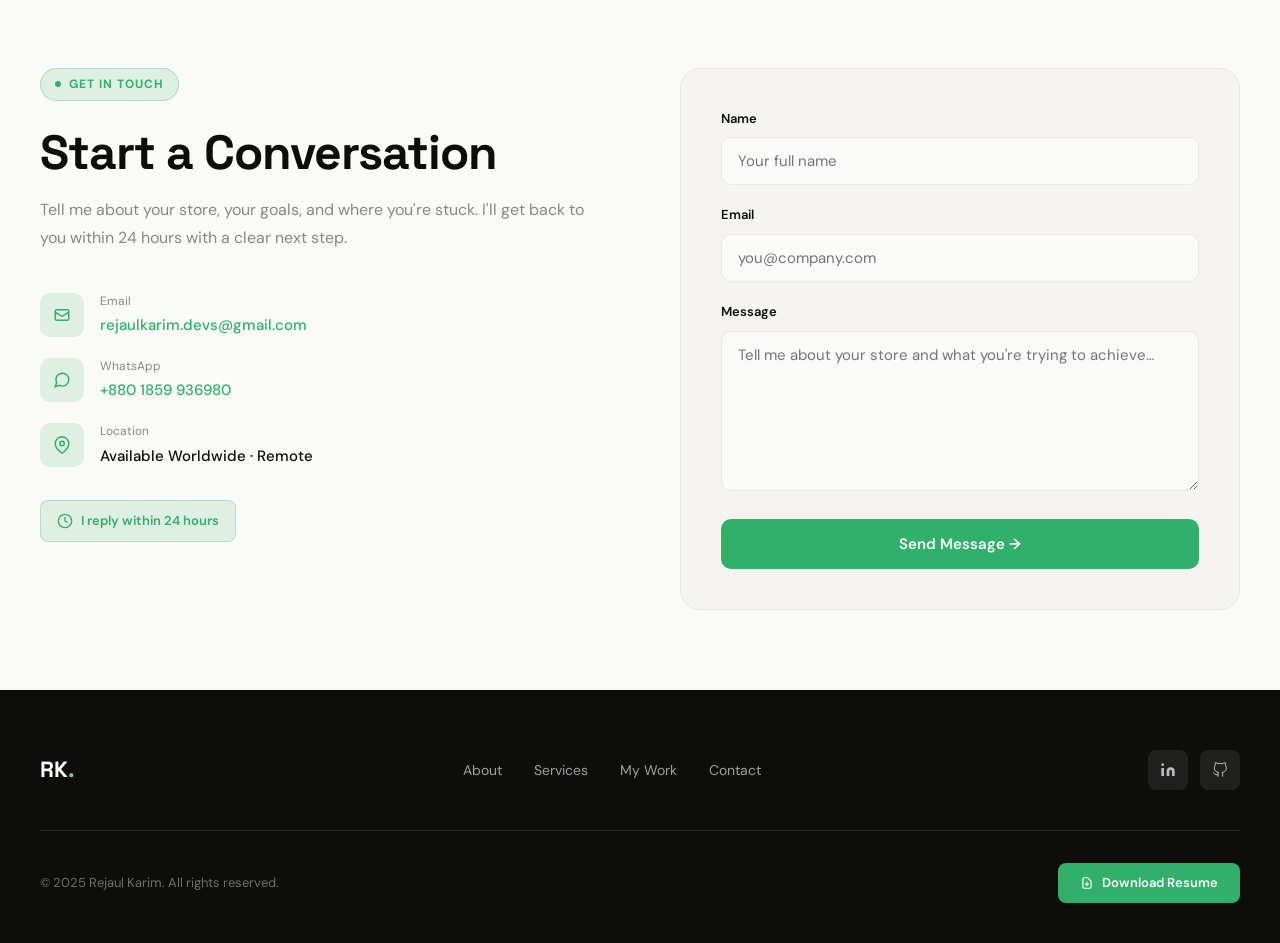
==== commit f4002152: "update" ====
--- a/index.html
+++ b/index.html
@@ -871,7 +871,11 @@
             <li><a href="#contact">Contact</a></li>
           </ul>
           <div class="footer-socials">
-            <a class="social-btn" href="#" title="LinkedIn">
+            <a
+              class="social-btn"
+              href="www.linkedin.com/in/rejaul-karim-988aa5404"
+              title="LinkedIn"
+            >
               <svg fill="currentColor" viewBox="0 0 24 24">
                 <path
                   d="M16 8a6 6 0 016 6v7h-4v-7a2 2 0 00-2-2 2 2 0 00-2 2v7h-4v-7a6 6 0 016-6zM2 9h4v12H2z"
@@ -879,7 +883,11 @@
                 <circle cx="4" cy="4" r="2" />
               </svg>
             </a>
-            <a class="social-btn" href="#" title="GitHub">
+            <a
+              class="social-btn"
+              href="https://github.com/rejaulkarimdevs-cell"
+              title="GitHub"
+            >
               <svg
                 fill="none"
                 viewBox="0 0 24 24"
@@ -891,20 +899,24 @@
                 />
               </svg>
             </a>
-            <a class="social-btn" href="#" title="Upwork">
+            <!-- <a class="social-btn" href="#" title="Upwork">
               <svg fill="currentColor" viewBox="0 0 24 24">
                 <path
                   d="M18.561 13.158c-1.102 0-2.135-.467-3.074-1.227l.228-1.076.008-.042c.207-1.143.849-3.06 2.839-3.06 1.492 0 2.703 1.212 2.703 2.703-.001 1.489-1.212 2.702-2.704 2.702zm0-8.14c-2.539 0-4.51 1.649-5.31 4.366-1.22-1.834-2.148-4.036-2.687-5.892H8.227v7.104c-.002 1.405-1.141 2.543-2.547 2.543-1.405 0-2.543-1.138-2.543-2.543V3.492H.595v7.104c0 2.914 2.37 5.303 5.285 5.303 2.913 0 5.283-2.389 5.283-5.303v-1.19c.529 1.107 1.182 2.229 1.974 3.221l-1.673 7.873h2.797l1.213-5.71c1.063.679 2.285 1.109 3.686 1.109 3 0 5.439-2.452 5.439-5.45 0-3-2.439-5.439-5.439-5.439z"
                 />
               </svg>
-            </a>
+            </a> -->
           </div>
         </div>
         <div class="footer-bottom">
           <div class="footer-copy">
             © 2025 Rejaul Karim. All rights reserved.
           </div>
-          <a class="resume-btn" href="resume.html" target="_blank">
+          <a
+            class="resume-btn"
+            href="assets/resume/Rejaul-Karim-Resume.pdf"
+            target="_blank"
+          >
             <svg
               fill="none"
               viewBox="0 0 24 24"
